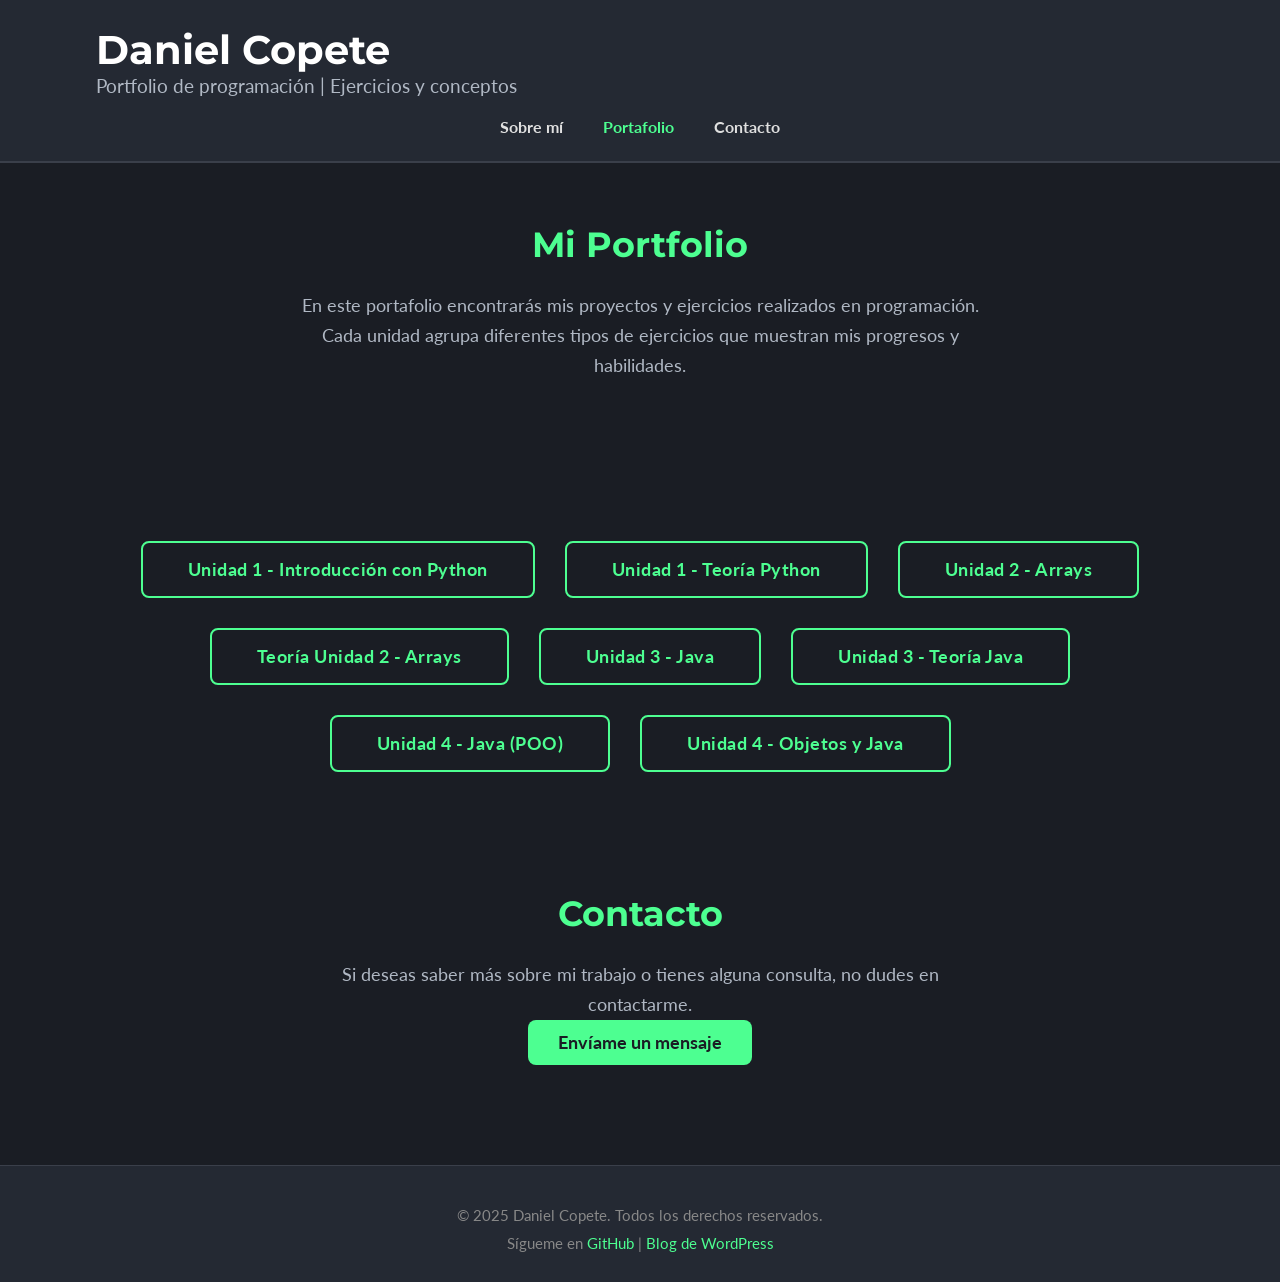
==== index.html @ 738c5eee "Añadiendo Index.html" ====
<!DOCTYPE html>
<html lang="es">
<head>
    <meta charset="UTF-8" />
    <title>Portfolio | Daniel Copete</title> 
    <meta name="viewport" content="width=device-width, initial-scale=1" />
    
    <link rel="stylesheet" href="styles.css"> 
</head>
<body>

    <header>
        <div class="container header-container">
            <div class="logo">
                <h1>Daniel Copete</h1>
                <!-- Unificado el texto del portfolio -->
                <p>Portfolio de programación | Ejercicios y conceptos</p>
            </div>
            <nav>
                <ul>
                    <li><a href="sobre_mi.html">Sobre mí</a></li>
                    <li><a href="#temas" style="color: #4dff91;">Portafolio</a></li>
                    <li><a href="mi_contacto.html">Contacto</a></li>
                </ul>
            </nav>
        </div>
    </header>

    <section id="about" class="about">
        <div class="container">
            <h2>Mi Portfolio</h2>
            <!-- Unificado el texto duplicado -->
            <p>En este portafolio encontrarás mis proyectos y ejercicios realizados en programación. Cada unidad agrupa diferentes tipos de ejercicios que muestran mis progresos y habilidades.</p>
        </div>
    </section>

    <section id="temas" class="temas">
        <div class="container tema-buttons">
            <!-- Unidad 1 -->
            <a href="https://github.com/DanielCopete3009/Programaci-n-1-DAW/tree/main/unidad1" class="tema-btn" target="_blank" rel="noopener noreferrer">
                Unidad 1 - Introducción con Python
            </a>
            <a href="teoria_ud1.html" class="tema-btn"> <!-- Asegúrate que este archivo existe -->
                Unidad 1 - Teoría Python
            </a>
            
            <!-- Unidad 2 -->
            <a href="https://github.com/DanielCopete3009/Programaci-n-1-DAW/tree/main/Unidad2" class="tema-btn" target="_blank" rel="noopener noreferrer">
                Unidad 2 - Arrays
            </a>
            <a href="teoria_ud2.html" class="tema-btn">
                Teoría Unidad 2 - Arrays
            </a>
            
            <!-- Unidad 3 - Corregido el enlace de teoría (antes apuntaba a ud2) -->
            <a href="https://github.com/DanielCopete3009/Programacion2526/tree/main/Unidad3/programacionud3" class="tema-btn" target="_blank" rel="noopener noreferrer"> 
                Unidad 3 - Java
            </a>
            <a href="teoria_ud3.html" class="tema-btn"> <!-- Cambiado a teoria_ud3.html -->
                Unidad 3 - Teoría Java
            </a>
            
            <!-- Unidad 4 -->
            <a href="https://github.com/DanielCopete3009/Programacion2526/tree/main/Unidad4" class="tema-btn" target="_blank" rel="noopener noreferrer"> 
                Unidad 4 - Java (POO)
            </a>
            <a href="teoria_ud4.html" class="tema-btn">
                Unidad 4 - Objetos y Java
            </a>
        </div>
    </section>

    <section id="contact" class="contact">
        <div class="container">
            <h2>Contacto</h2>
            <p>Si deseas saber más sobre mi trabajo o tienes alguna consulta, no dudes en contactarme.</p>
            <a href="mi_contacto.html" class="btn">Envíame un mensaje</a>
        </div>
    </section>

    <footer>
        <div class="container">
            <p>&copy; 2025 Daniel Copete. Todos los derechos reservados.</p>
            <p>
                Sígueme en 
                <a href="https://github.com/DanielCopete3009" target="_blank" rel="noopener noreferrer">GitHub</a> |
                <a href="https://dcopjim.wordpress.com/" target="_blank" rel="noopener noreferrer">Blog de WordPress</a>
            </p>
        </div>
    </footer>

</body>
</html>
---- styles.css ----
/* Importar las nuevas fuentes de Google */
@import url('https://fonts.googleapis.com/css2?family=Lato:wght@400;700&family=Montserrat:wght@600;700&display=swap');

/* Reset básico de estilos */
* {
  margin: 0;
  padding: 0;
  box-sizing: border-box;
}

body {
  /* Tipografía base y nuevo fondo oscuro */
  font-family: 'Lato', sans-serif;
  background-color: #1a1d24; /* Azul oscuro/carbón */
  color: #e0e0e0; /* Texto gris claro */
}

.container {
  width: 85%;
  max-width: 1100px;
  margin: 0 auto;
}

/* ====== Estilo del header ====== */
header {
  background-color: #242933; /* Un poco más claro que el fondo */
  padding: 25px 0;
  border-bottom: 2px solid #3a3f4a;
}

header h1 {
  font-family: 'Montserrat', sans-serif;
  font-weight: 700;
  font-size: 2.5rem;
  color: #ffffff; /* Blanco puro para el logo */
}

header p {
  font-weight: 400;
  font-size: 1.2rem;
  color: #b0b8c4; /* Subtítulo en gris */
}

header nav ul {
  list-style: none;
  display: flex;
  justify-content: center;
  padding-top: 20px;
}

header nav ul li {
  margin: 0 20px;
}

header nav ul li a {
  color: #e0e0e0;
  text-decoration: none;
  font-weight: 700;
  font-size: 1rem;
  transition: color 0.3s ease;
}

header nav ul li a:hover {
  color: #4dff91; /* Acento verde menta */
}

/* ====== Estilo de las secciones ====== */
section {
  padding: 60px 0;
  text-align: center;
}

h2 {
  font-family: 'Montserrat', sans-serif;
  font-weight: 700;
  font-size: 2.2rem;
  margin-bottom: 25px;
  color: #4dff91; /* Títulos de sección con el acento */
}

.about p, .contact p {
  font-size: 1.1rem;
  line-height: 1.7;
  max-width: 700px;
  margin: 0 auto;
  color: #b0b8c4;
}

/* ====== BOTONES DE TEMAS (Estilo "Fantasma") ====== */
.tema-buttons {
  display: flex;
  justify-content: center;
  gap: 30px;
  flex-wrap: wrap;
  margin-top: 40px;
}

.tema-btn {
  background: transparent; /* Fondo transparente */
  border: 2px solid #4dff91; /* Borde de acento */
  color: #4dff91; /* Texto de acento */
  padding: 16px 45px;
  border-radius: 8px; /* Menos redondeado, más "tech" */
  font-size: 1.1rem;
  text-decoration: none;
  font-weight: 700;
  letter-spacing: 0.5px;
  transition: all 0.3s ease-in-out;
}

.tema-btn:hover {
  background: #4dff91; /* Se rellena al pasar el ratón */
  color: #1a1d24; /* El texto cambia al color del fondo */
  transform: translateY(-5px);
  box-shadow: 0 10px 20px rgba(77, 255, 145, 0.15);
}

/* Botón deshabilitado */
.tema-btn.disabled {
  border-color: #555;
  color: #555;
  cursor: not-allowed;
  background: transparent;
}

.tema-btn.disabled:hover {
  transform: none;
  box-shadow: none;
  color: #555;
  background: transparent;
}

/* ====== Estilo genérico de "Tarjeta" para Contacto/Sobre Mí ====== */
.card-box {
  background-color: #242933; /* Fondo de tarjeta */
  padding: 30px;
  border-radius: 12px;
  box-shadow: 0 6px 20px rgba(0, 0, 0, 0.2);
  max-width: 700px;
  margin: 30px auto;
  text-align: left;
  border: 1px solid #3a3f4a;
}

/* ====== SOBRE MÍ ====== */
.about-box p {
  font-size: 1.1rem;
  line-height: 1.8;
  margin-bottom: 15px;
  color: #b0b8c4;
}

/* ====== CONTACTO PAGE ====== */
.contact-info-box p {
  font-size: 1.1rem;
  margin-bottom: 10px;
  color: #e0e0e0;
}

.contact-info-box a {
  color: #4dff91;
  text-decoration: none;
  font-weight: 700;
}

.contact-info-box a:hover {
  text-decoration: underline;
}

/* ====== FORMULARIO ====== */
.form-group {
  margin-bottom: 20px;
}

.form-group input,
.form-group textarea {
  width: 100%;
  padding: 14px 18px;
  border: 1px solid #3a3f4a;
  background-color: #1a1d24; /* Fondo del input igual al body */
  border-radius: 8px;
  font-size: 1rem;
  font-family: 'Lato', sans-serif;
  color: #e0e0e0; /* Color del texto que se escribe */
  transition: border-color 0.3s, box-shadow 0.3s;
}

.form-group input::placeholder,
.form-group textarea::placeholder {
  color: #777;
}

.form-group input:focus,
.form-group textarea:focus {
  border-color: #4dff91;
  box-shadow: 0 0 8px rgba(77, 255, 145, 0.2);
  outline: none;
}

/* Botón genérico (para formularios) */
.btn {
  display: inline-block;
  background-color: #4dff91;
  color: #1a1d24; /* Texto oscuro para alto contraste */
  border: none;
  cursor: pointer;
  font-size: 1.1rem;
  font-weight: 700;
  padding: 12px 30px;
  border-radius: 8px;
  text-decoration: none;
  transition: all 0.3s;
}

.btn:hover {
  background-color: #8affbc; /* Versión más clara del verde */
  transform: translateY(-2px);
  box-shadow: 0 5px 10px rgba(77, 255, 145, 0.15);
}

.back-link {
  margin-top: 20px;
}

.back-link a {
  color: #4dff91;
  text-decoration: none;
}

.back-link a:hover {
  text-decoration: underline;
}

/* ====== Estilo del footer ====== */
footer {
  background-color: #242933;
  color: #888;
  padding: 30px 0;
  text-align: center;
  margin-top: 40px;
  border-top: 1px solid #3a3f4a;
}

footer a {
  color: #4dff91;
  text-decoration: none;
  transition: color 0.3s;
}

footer a:hover {
  color: #ffffff;
}

footer p {
  margin-top: 10px;
  font-size: 0.95rem;
}

/* ====== ESTILOS PARA BLOQUES DE CÓDIGO ====== */
/* * Esto estiliza el bloque <pre> para que coincida
 * con el fondo de los inputs y el borde sutil.
*/
pre {
  background-color: #1a1d24; /* Fondo del color del body */
  border: 1px solid #3a3f4a; /* Borde sutil */
  padding: 18px;
  border-radius: 8px;
  overflow-x: auto; /* Permite scroll horizontal si el código es largo */
  margin: 20px 0;
}

/* * Esto estiliza el <code> dentro del <pre>
*/
pre code {
  font-family: 'Courier New', Courier, monospace; /* Fuente de código */
  color: #e0e0e0; /* Color de texto claro */
  font-size: 0.95rem;
  line-height: 1.6;
}
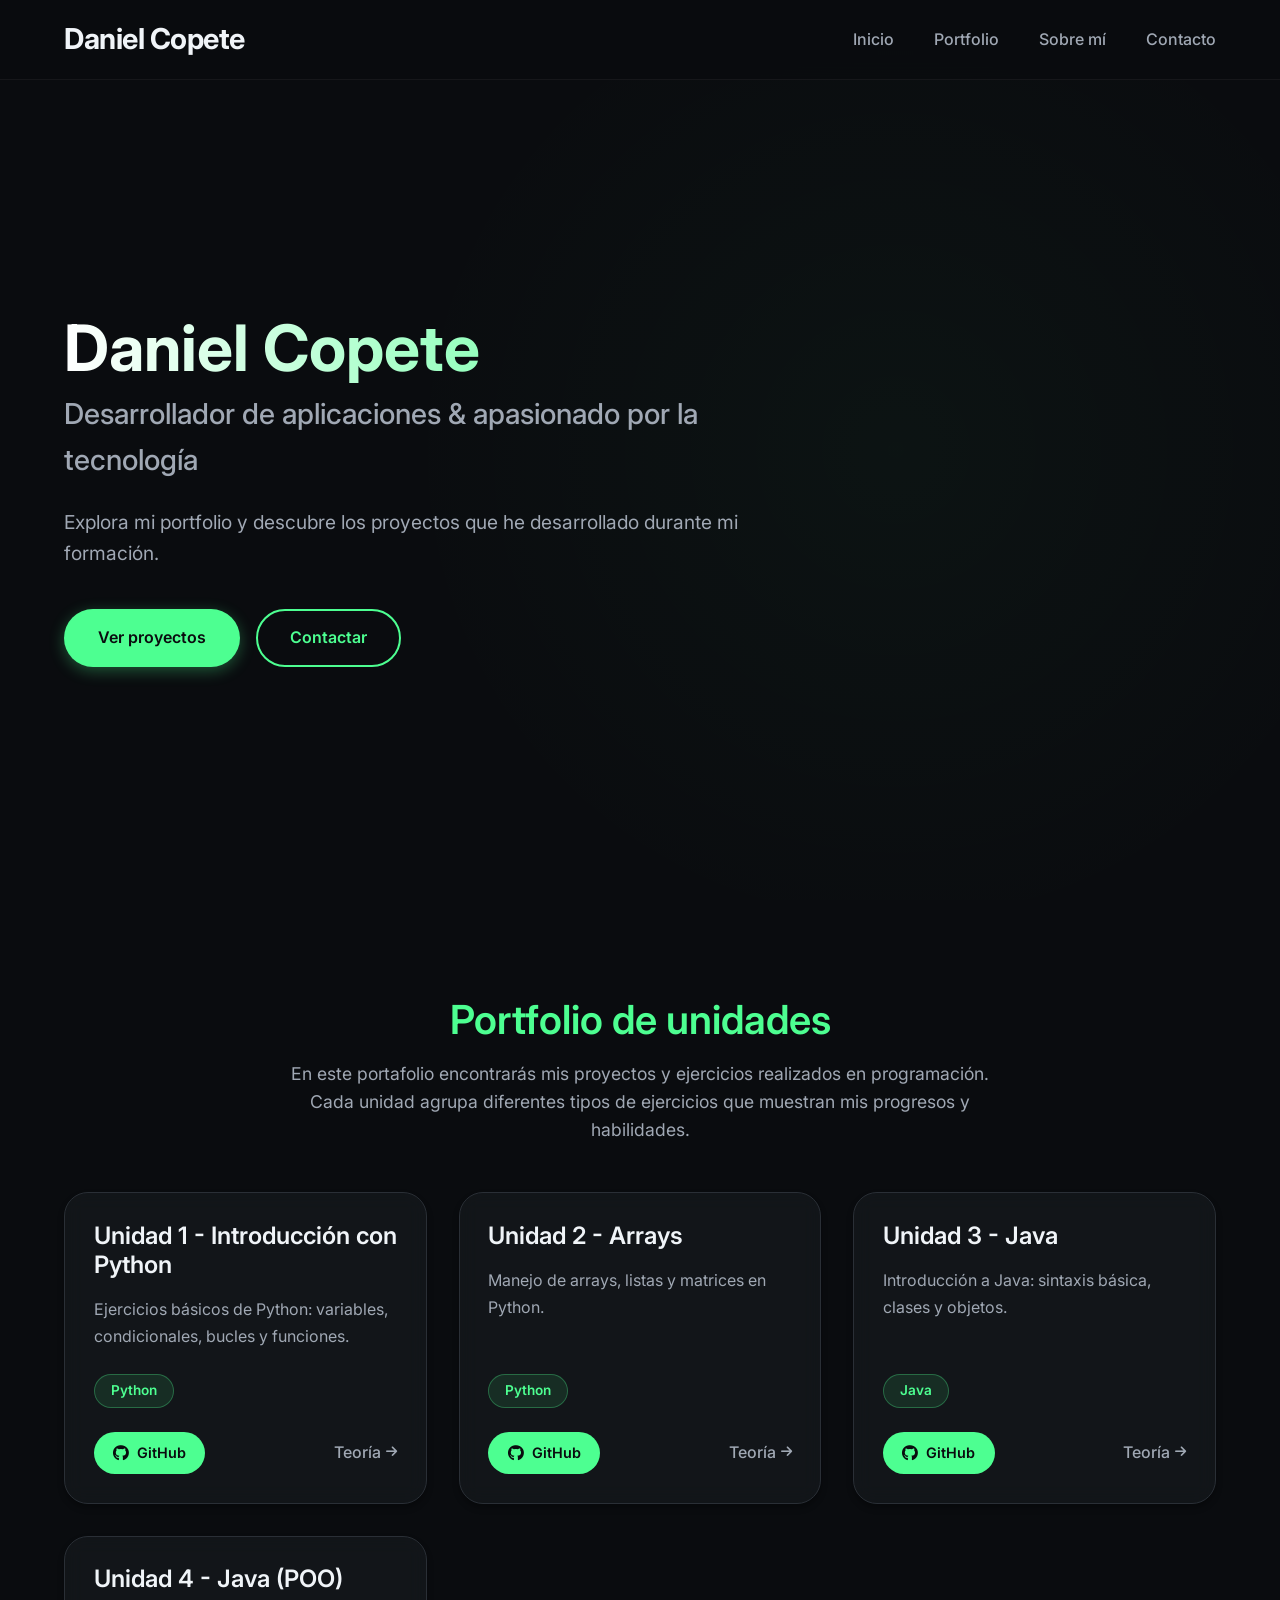
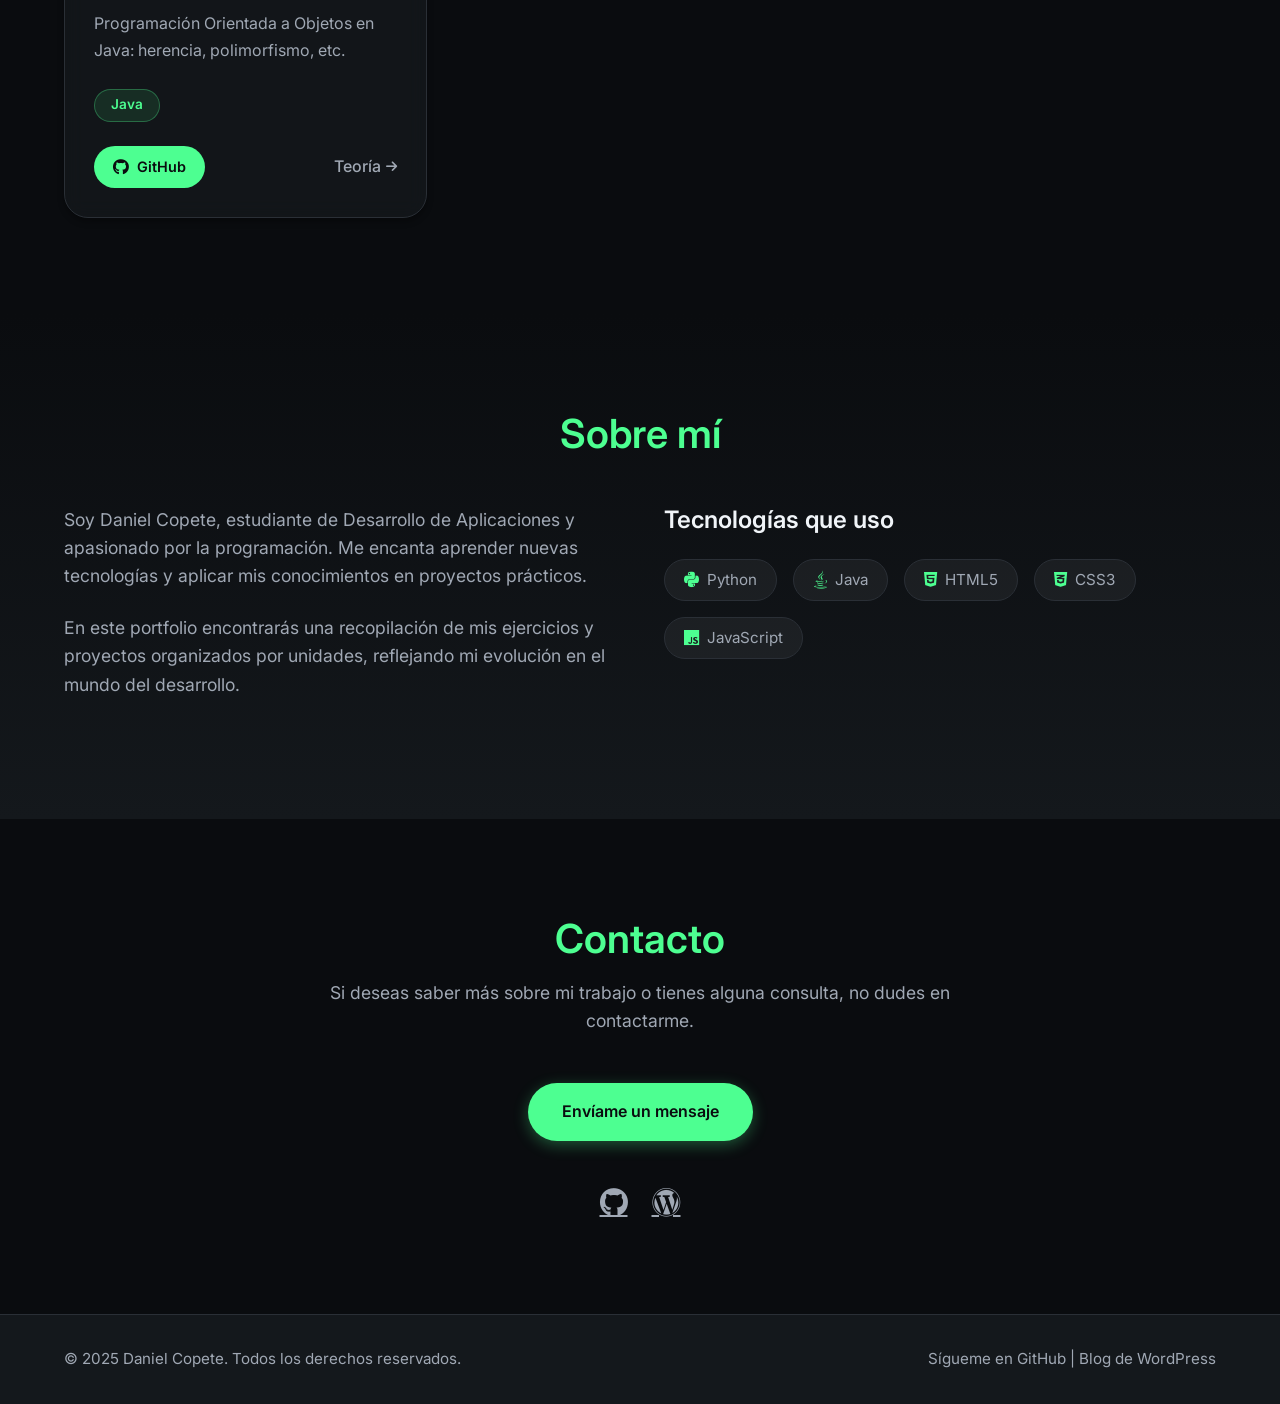
==== commit 04afabbd: "Añadiendo modificaciones y javascript" ====
--- a/index.html
+++ b/index.html
@@ -1,93 +1,182 @@
 <!DOCTYPE html>
 <html lang="es">
 <head>
-    <meta charset="UTF-8" />
-    <title>Portfolio | Daniel Copete</title> 
-    <meta name="viewport" content="width=device-width, initial-scale=1" />
-    
-    <link rel="stylesheet" href="styles.css"> 
+    <meta charset="UTF-8">
+    <meta name="viewport" content="width=device-width, initial-scale=1.0">
+    <meta name="description" content="Portfolio de Daniel Copete, desarrollador de aplicaciones y programador. Explora sus proyectos y ejercicios de programación.">
+    <title>Daniel Copete | Portfolio</title>
+    <!-- Fuentes modernas -->
+    <link rel="preconnect" href="https://fonts.googleapis.com">
+    <link rel="preconnect" href="https://fonts.gstatic.com" crossorigin>
+    <link href="https://fonts.googleapis.com/css2?family=Inter:opsz,wght@14..32,400;14..32,500;14..32,600;14..32,700&display=swap" rel="stylesheet">
+    <!-- Font Awesome para iconos -->
+    <link rel="stylesheet" href="https://cdnjs.cloudflare.com/ajax/libs/font-awesome/6.0.0-beta3/css/all.min.css">
+    <!-- Hoja de estilos principal -->
+    <link rel="stylesheet" href="styles.css">
 </head>
 <body>
-
-    <header>
+    <!-- Header con navegación fija -->
+    <header class="header" id="header">
         <div class="container header-container">
             <div class="logo">
-                <h1>Daniel Copete</h1>
-                <!-- Unificado el texto del portfolio -->
-                <p>Portfolio de programación | Ejercicios y conceptos</p>
+                <a href="#inicio">Daniel Copete</a>
             </div>
-            <nav>
-                <ul>
-                    <li><a href="sobre_mi.html">Sobre mí</a></li>
-                    <li><a href="#temas" style="color: #4dff91;">Portafolio</a></li>
-                    <li><a href="mi_contacto.html">Contacto</a></li>
+            <nav class="navbar" aria-label="Navegación principal">
+                <ul class="nav-menu" id="nav-menu">
+                    <li><a href="#inicio" class="nav-link">Inicio</a></li>
+                    <li><a href="#portfolio" class="nav-link">Portfolio</a></li>
+                    <li><a href="#sobre-mi" class="nav-link">Sobre mí</a></li>
+                    <li><a href="#contacto" class="nav-link">Contacto</a></li>
                 </ul>
+                <div class="hamburger" id="hamburger" aria-label="Abrir menú" role="button" tabindex="0">
+                    <span class="bar"></span>
+                    <span class="bar"></span>
+                    <span class="bar"></span>
+                </div>
             </nav>
         </div>
     </header>
 
-    <section id="about" class="about">
-        <div class="container">
-            <h2>Mi Portfolio</h2>
-            <!-- Unificado el texto duplicado -->
-            <p>En este portafolio encontrarás mis proyectos y ejercicios realizados en programación. Cada unidad agrupa diferentes tipos de ejercicios que muestran mis progresos y habilidades.</p>
-        </div>
-    </section>
+    <main>
+        <!-- Hero Section (presentación principal) -->
+        <section id="inicio" class="hero">
+            <div class="container hero-container">
+                <div class="hero-content">
+                    <h1 class="hero-title">Daniel Copete</h1>
+                    <p class="hero-subtitle">Desarrollador de aplicaciones & apasionado por la tecnología</p>
+                    <p class="hero-description">Explora mi portfolio y descubre los proyectos que he desarrollado durante mi formación.</p>
+                    <div class="hero-buttons">
+                        <a href="#portfolio" class="btn btn-primary">Ver proyectos</a>
+                        <a href="#contacto" class="btn btn-outline">Contactar</a>
+                    </div>
+                </div>
+                <!-- Puedes añadir una ilustración o imagen personal aquí si lo deseas -->
+            </div>
+        </section>
 
-    <section id="temas" class="temas">
-        <div class="container tema-buttons">
-            <!-- Unidad 1 -->
-            <a href="https://github.com/DanielCopete3009/Programaci-n-1-DAW/tree/main/unidad1" class="tema-btn" target="_blank" rel="noopener noreferrer">
-                Unidad 1 - Introducción con Python
-            </a>
-            <a href="teoria_ud1.html" class="tema-btn"> <!-- Asegúrate que este archivo existe -->
-                Unidad 1 - Teoría Python
-            </a>
-            
-            <!-- Unidad 2 -->
-            <a href="https://github.com/DanielCopete3009/Programaci-n-1-DAW/tree/main/Unidad2" class="tema-btn" target="_blank" rel="noopener noreferrer">
-                Unidad 2 - Arrays
-            </a>
-            <a href="teoria_ud2.html" class="tema-btn">
-                Teoría Unidad 2 - Arrays
-            </a>
-            
-            <!-- Unidad 3 - Corregido el enlace de teoría (antes apuntaba a ud2) -->
-            <a href="https://github.com/DanielCopete3009/Programacion2526/tree/main/Unidad3/programacionud3" class="tema-btn" target="_blank" rel="noopener noreferrer"> 
-                Unidad 3 - Java
-            </a>
-            <a href="teoria_ud3.html" class="tema-btn"> <!-- Cambiado a teoria_ud3.html -->
-                Unidad 3 - Teoría Java
-            </a>
-            
-            <!-- Unidad 4 -->
-            <a href="https://github.com/DanielCopete3009/Programacion2526/tree/main/Unidad4" class="tema-btn" target="_blank" rel="noopener noreferrer"> 
-                Unidad 4 - Java (POO)
-            </a>
-            <a href="teoria_ud4.html" class="tema-btn">
-                Unidad 4 - Objetos y Java
-            </a>
-        </div>
-    </section>
+        <!-- Portfolio Section (unidades convertidas en tarjetas) -->
+        <section id="portfolio" class="portfolio">
+            <div class="container">
+                <div class="section-header">
+                    <h2>Portfolio de unidades</h2>
+                    <p class="section-description">En este portafolio encontrarás mis proyectos y ejercicios realizados en programación. Cada unidad agrupa diferentes tipos de ejercicios que muestran mis progresos y habilidades.</p>
+                </div>
+                <div class="portfolio-grid">
+                    <!-- Tarjeta Unidad 1 -->
+                    <article class="portfolio-card">
+                        <div class="card-content">
+                            <h3 class="card-title">Unidad 1 - Introducción con Python</h3>
+                            <p class="card-description">Ejercicios básicos de Python: variables, condicionales, bucles y funciones.</p>
+                            <div class="card-tech">
+                                <span class="tech-tag">Python</span>
+                            </div>
+                            <div class="card-links">
+                                <a href="https://github.com/DanielCopete3009/Programaci-n-1-DAW/tree/main/unidad1" class="btn-card" target="_blank" rel="noopener noreferrer"><i class="fab fa-github"></i> GitHub</a>
+                                <a href="teoria_ud1.html" class="card-link">Teoría <i class="fas fa-arrow-right"></i></a>
+                            </div>
+                        </div>
+                    </article>
+                    <!-- Tarjeta Unidad 2 -->
+                    <article class="portfolio-card">
+                        <div class="card-content">
+                            <h3 class="card-title">Unidad 2 - Arrays</h3>
+                            <p class="card-description">Manejo de arrays, listas y matrices en Python.</p>
+                            <div class="card-tech">
+                                <span class="tech-tag">Python</span>
+                            </div>
+                            <div class="card-links">
+                                <a href="https://github.com/DanielCopete3009/Programaci-n-1-DAW/tree/main/Unidad2" class="btn-card" target="_blank" rel="noopener noreferrer"><i class="fab fa-github"></i> GitHub</a>
+                                <a href="teoria_ud2.html" class="card-link">Teoría <i class="fas fa-arrow-right"></i></a>
+                            </div>
+                        </div>
+                    </article>
+                    <!-- Tarjeta Unidad 3 -->
+                    <article class="portfolio-card">
+                        <div class="card-content">
+                            <h3 class="card-title">Unidad 3 - Java</h3>
+                            <p class="card-description">Introducción a Java: sintaxis básica, clases y objetos.</p>
+                            <div class="card-tech">
+                                <span class="tech-tag">Java</span>
+                            </div>
+                            <div class="card-links">
+                                <a href="https://github.com/DanielCopete3009/Programacion2526/tree/main/Unidad3/programacionud3" class="btn-card" target="_blank" rel="noopener noreferrer"><i class="fab fa-github"></i> GitHub</a>
+                                <a href="teoria_ud3.html" class="card-link">Teoría <i class="fas fa-arrow-right"></i></a>
+                            </div>
+                        </div>
+                    </article>
+                    <!-- Tarjeta Unidad 4 -->
+                    <article class="portfolio-card">
+                        <div class="card-content">
+                            <h3 class="card-title">Unidad 4 - Java (POO)</h3>
+                            <p class="card-description">Programación Orientada a Objetos en Java: herencia, polimorfismo, etc.</p>
+                            <div class="card-tech">
+                                <span class="tech-tag">Java</span>
+                            </div>
+                            <div class="card-links">
+                                <a href="https://github.com/DanielCopete3009/Programacion2526/tree/main/Unidad4" class="btn-card" target="_blank" rel="noopener noreferrer"><i class="fab fa-github"></i> GitHub</a>
+                                <a href="teoria_ud4.html" class="card-link">Teoría <i class="fas fa-arrow-right"></i></a>
+                            </div>
+                        </div>
+                    </article>
+                </div>
+            </div>
+        </section>
 
-    <section id="contact" class="contact">
-        <div class="container">
-            <h2>Contacto</h2>
-            <p>Si deseas saber más sobre mi trabajo o tienes alguna consulta, no dudes en contactarme.</p>
-            <a href="mi_contacto.html" class="btn">Envíame un mensaje</a>
-        </div>
-    </section>
+        <!-- Sección Sobre mí (mejorada) -->
+        <section id="sobre-mi" class="about">
+            <div class="container">
+                <div class="section-header">
+                    <h2>Sobre mí</h2>
+                </div>
+                <div class="about-content">
+                    <div class="about-text">
+                        <p>Soy Daniel Copete, estudiante de Desarrollo de Aplicaciones y apasionado por la programación. Me encanta aprender nuevas tecnologías y aplicar mis conocimientos en proyectos prácticos.</p>
+                        <p>En este portfolio encontrarás una recopilación de mis ejercicios y proyectos organizados por unidades, reflejando mi evolución en el mundo del desarrollo.</p>
+                    </div>
+                    <div class="about-skills">
+                        <h3>Tecnologías que uso</h3>
+                        <div class="skills-list">
+                            <span class="skill-item"><i class="fab fa-python"></i> Python</span>
+                            <span class="skill-item"><i class="fab fa-java"></i> Java</span>
+                            <span class="skill-item"><i class="fab fa-html5"></i> HTML5</span>
+                            <span class="skill-item"><i class="fab fa-css3-alt"></i> CSS3</span>
+                            <span class="skill-item"><i class="fab fa-js"></i> JavaScript</span>
+                        </div>
+                    </div>
+                </div>
+            </div>
+        </section>
 
-    <footer>
-        <div class="container">
+        <!-- Sección Contacto -->
+        <section id="contacto" class="contact">
+            <div class="container">
+                <div class="section-header">
+                    <h2>Contacto</h2>
+                    <p class="section-description">Si deseas saber más sobre mi trabajo o tienes alguna consulta, no dudes en contactarme.</p>
+                </div>
+                <div class="contact-content">
+                    <a href="mi_contacto.html" class="btn btn-primary">Envíame un mensaje</a>
+                    <div class="social-links">
+                        <a href="https://github.com/DanielCopete3009" target="_blank" rel="noopener noreferrer" aria-label="GitHub"><i class="fab fa-github"></i></a>
+                        <a href="https://dcopjim.wordpress.com/" target="_blank" rel="noopener noreferrer" aria-label="Blog de WordPress"><i class="fab fa-wordpress"></i></a>
+                    </div>
+                </div>
+            </div>
+        </section>
+    </main>
+
+    <!-- Footer profesional -->
+    <footer class="footer">
+        <div class="container footer-container">
             <p>&copy; 2025 Daniel Copete. Todos los derechos reservados.</p>
-            <p>
-                Sígueme en 
-                <a href="https://github.com/DanielCopete3009" target="_blank" rel="noopener noreferrer">GitHub</a> |
-                <a href="https://dcopjim.wordpress.com/" target="_blank" rel="noopener noreferrer">Blog de WordPress</a>
-            </p>
+            <p>Sígueme en <a href="https://github.com/DanielCopete3009" target="_blank" rel="noopener noreferrer">GitHub</a> | <a href="https://dcopjim.wordpress.com/" target="_blank" rel="noopener noreferrer">Blog de WordPress</a></p>
         </div>
     </footer>
 
+    <!-- Botón volver arriba -->
+    <button id="scrollToTop" class="scroll-top" aria-label="Volver arriba"><i class="fas fa-arrow-up"></i></button>
+
+    <!-- Script para interacciones -->
+    <script src="script.js"></script>
 </body>
 </html>
--- a/styles.css
+++ b/styles.css
@@ -1,282 +1,657 @@
-/* Importar las nuevas fuentes de Google */
-@import url('https://fonts.googleapis.com/css2?family=Lato:wght@400;700&family=Montserrat:wght@600;700&display=swap');
-
-/* Reset básico de estilos */
+/* ===== VARIABLES GLOBALES ===== */
+:root {
+    --bg-primary: #0a0c0f;        /* Fondo principal oscuro */
+    --bg-secondary: #14181c;       /* Fondo para tarjetas y header */
+    --bg-card: rgba(20, 24, 28, 0.8); /* Fondo semi-transparente para glassmorphism */
+    --text-primary: #f0f4f8;       /* Texto principal claro */
+    --text-secondary: #a0a8b4;     /* Texto secundario */
+    --accent: #4dff91;              /* Verde acento principal */
+    --accent-hover: #6effb4;        /* Verde más claro para hover */
+    --border-color: #2a2f36;        /* Color de bordes */
+    --header-height: 80px;
+    --shadow-sm: 0 4px 6px rgba(0, 0, 0, 0.3);
+    --shadow-md: 0 10px 25px rgba(0, 0, 0, 0.5);
+    --shadow-lg: 0 20px 40px rgba(0, 0, 0, 0.6);
+    --transition: all 0.3s ease;
+    --font-primary: 'Inter', sans-serif;
+}
+
+/* ===== RESET Y BASE ===== */
 * {
-  margin: 0;
-  padding: 0;
-  box-sizing: border-box;
+    margin: 0;
+    padding: 0;
+    box-sizing: border-box;
+}
+
+html {
+    scroll-behavior: smooth;
+    font-size: 16px;
 }
 
 body {
-  /* Tipografía base y nuevo fondo oscuro */
-  font-family: 'Lato', sans-serif;
-  background-color: #1a1d24; /* Azul oscuro/carbón */
-  color: #e0e0e0; /* Texto gris claro */
+    font-family: var(--font-primary);
+    background-color: var(--bg-primary);
+    color: var(--text-primary);
+    line-height: 1.6;
+    overflow-x: hidden;
 }
 
 .container {
-  width: 85%;
-  max-width: 1100px;
-  margin: 0 auto;
-}
-
-/* ====== Estilo del header ====== */
-header {
-  background-color: #242933; /* Un poco más claro que el fondo */
-  padding: 25px 0;
-  border-bottom: 2px solid #3a3f4a;
-}
-
-header h1 {
-  font-family: 'Montserrat', sans-serif;
-  font-weight: 700;
-  font-size: 2.5rem;
-  color: #ffffff; /* Blanco puro para el logo */
-}
-
-header p {
-  font-weight: 400;
-  font-size: 1.2rem;
-  color: #b0b8c4; /* Subtítulo en gris */
-}
-
-header nav ul {
-  list-style: none;
-  display: flex;
-  justify-content: center;
-  padding-top: 20px;
-}
-
-header nav ul li {
-  margin: 0 20px;
-}
-
-header nav ul li a {
-  color: #e0e0e0;
-  text-decoration: none;
-  font-weight: 700;
-  font-size: 1rem;
-  transition: color 0.3s ease;
-}
-
-header nav ul li a:hover {
-  color: #4dff91; /* Acento verde menta */
-}
-
-/* ====== Estilo de las secciones ====== */
-section {
-  padding: 60px 0;
-  text-align: center;
+    width: 90%;
+    max-width: 1200px;
+    margin: 0 auto;
+}
+
+/* ===== TIPOGRAFÍA ===== */
+h1, h2, h3, h4 {
+    font-weight: 600;
+    line-height: 1.2;
 }
 
 h2 {
-  font-family: 'Montserrat', sans-serif;
-  font-weight: 700;
-  font-size: 2.2rem;
-  margin-bottom: 25px;
-  color: #4dff91; /* Títulos de sección con el acento */
-}
-
-.about p, .contact p {
-  font-size: 1.1rem;
-  line-height: 1.7;
-  max-width: 700px;
-  margin: 0 auto;
-  color: #b0b8c4;
-}
-
-/* ====== BOTONES DE TEMAS (Estilo "Fantasma") ====== */
-.tema-buttons {
-  display: flex;
-  justify-content: center;
-  gap: 30px;
-  flex-wrap: wrap;
-  margin-top: 40px;
-}
-
-.tema-btn {
-  background: transparent; /* Fondo transparente */
-  border: 2px solid #4dff91; /* Borde de acento */
-  color: #4dff91; /* Texto de acento */
-  padding: 16px 45px;
-  border-radius: 8px; /* Menos redondeado, más "tech" */
-  font-size: 1.1rem;
-  text-decoration: none;
-  font-weight: 700;
-  letter-spacing: 0.5px;
-  transition: all 0.3s ease-in-out;
-}
-
-.tema-btn:hover {
-  background: #4dff91; /* Se rellena al pasar el ratón */
-  color: #1a1d24; /* El texto cambia al color del fondo */
-  transform: translateY(-5px);
-  box-shadow: 0 10px 20px rgba(77, 255, 145, 0.15);
-}
-
-/* Botón deshabilitado */
-.tema-btn.disabled {
-  border-color: #555;
-  color: #555;
-  cursor: not-allowed;
-  background: transparent;
-}
-
-.tema-btn.disabled:hover {
-  transform: none;
-  box-shadow: none;
-  color: #555;
-  background: transparent;
-}
-
-/* ====== Estilo genérico de "Tarjeta" para Contacto/Sobre Mí ====== */
-.card-box {
-  background-color: #242933; /* Fondo de tarjeta */
-  padding: 30px;
-  border-radius: 12px;
-  box-shadow: 0 6px 20px rgba(0, 0, 0, 0.2);
-  max-width: 700px;
-  margin: 30px auto;
-  text-align: left;
-  border: 1px solid #3a3f4a;
-}
-
-/* ====== SOBRE MÍ ====== */
-.about-box p {
-  font-size: 1.1rem;
-  line-height: 1.8;
-  margin-bottom: 15px;
-  color: #b0b8c4;
-}
-
-/* ====== CONTACTO PAGE ====== */
-.contact-info-box p {
-  font-size: 1.1rem;
-  margin-bottom: 10px;
-  color: #e0e0e0;
-}
-
-.contact-info-box a {
-  color: #4dff91;
-  text-decoration: none;
-  font-weight: 700;
-}
-
-.contact-info-box a:hover {
-  text-decoration: underline;
-}
-
-/* ====== FORMULARIO ====== */
-.form-group {
-  margin-bottom: 20px;
-}
-
-.form-group input,
-.form-group textarea {
-  width: 100%;
-  padding: 14px 18px;
-  border: 1px solid #3a3f4a;
-  background-color: #1a1d24; /* Fondo del input igual al body */
-  border-radius: 8px;
-  font-size: 1rem;
-  font-family: 'Lato', sans-serif;
-  color: #e0e0e0; /* Color del texto que se escribe */
-  transition: border-color 0.3s, box-shadow 0.3s;
-}
-
-.form-group input::placeholder,
-.form-group textarea::placeholder {
-  color: #777;
-}
-
-.form-group input:focus,
-.form-group textarea:focus {
-  border-color: #4dff91;
-  box-shadow: 0 0 8px rgba(77, 255, 145, 0.2);
-  outline: none;
-}
-
-/* Botón genérico (para formularios) */
+    font-size: 2.5rem;
+    margin-bottom: 1rem;
+    color: var(--accent);
+}
+
+h3 {
+    font-size: 1.5rem;
+    margin-bottom: 0.75rem;
+}
+
+.section-header {
+    text-align: center;
+    margin-bottom: 3rem;
+}
+
+.section-description {
+    color: var(--text-secondary);
+    max-width: 700px;
+    margin: 0 auto;
+    font-size: 1.1rem;
+}
+
+/* ===== HEADER (GLASSMORPHISM) ===== */
+.header {
+    position: fixed;
+    top: 0;
+    left: 0;
+    width: 100%;
+    height: var(--header-height);
+    background: rgba(10, 12, 15, 0.85);
+    backdrop-filter: blur(12px);
+    -webkit-backdrop-filter: blur(12px);
+    border-bottom: 1px solid rgba(255, 255, 255, 0.05);
+    z-index: 1000;
+    transition: var(--transition);
+}
+
+.header.scrolled {
+    background: rgba(10, 12, 15, 0.95);
+    box-shadow: var(--shadow-sm);
+}
+
+.header-container {
+    display: flex;
+    justify-content: space-between;
+    align-items: center;
+    height: 100%;
+}
+
+.logo a {
+    font-size: 1.8rem;
+    font-weight: 700;
+    color: var(--text-primary);
+    text-decoration: none;
+    letter-spacing: -0.5px;
+    transition: var(--transition);
+}
+
+.logo a:hover {
+    color: var(--accent);
+}
+
+/* ===== NAVEGACIÓN ===== */
+.navbar {
+    display: flex;
+    align-items: center;
+}
+
+.nav-menu {
+    display: flex;
+    list-style: none;
+    gap: 2.5rem;
+}
+
+.nav-link {
+    color: var(--text-secondary);
+    text-decoration: none;
+    font-weight: 500;
+    font-size: 1rem;
+    transition: var(--transition);
+    position: relative;
+}
+
+.nav-link::after {
+    content: '';
+    position: absolute;
+    bottom: -4px;
+    left: 0;
+    width: 0;
+    height: 2px;
+    background-color: var(--accent);
+    transition: width 0.3s ease;
+}
+
+.nav-link:hover {
+    color: var(--text-primary);
+}
+
+.nav-link:hover::after {
+    width: 100%;
+}
+
+/* Menú hamburguesa (móvil) */
+.hamburger {
+    display: none;
+    flex-direction: column;
+    cursor: pointer;
+    gap: 6px;
+}
+
+.bar {
+    width: 25px;
+    height: 3px;
+    background-color: var(--text-primary);
+    border-radius: 3px;
+    transition: var(--transition);
+}
+
+/* ===== HERO SECTION ===== */
+.hero {
+    min-height: 100vh;
+    display: flex;
+    align-items: center;
+    padding-top: var(--header-height);
+    background: radial-gradient(circle at 70% 50%, rgba(77, 255, 145, 0.03) 0%, transparent 50%);
+}
+
+.hero-container {
+    display: flex;
+    align-items: center;
+    justify-content: flex-start;
+}
+
+.hero-content {
+    max-width: 700px;
+    animation: fadeInUp 1s ease;
+}
+
+.hero-title {
+    font-size: 4rem;
+    font-weight: 700;
+    margin-bottom: 0.5rem;
+    line-height: 1.1;
+    background: linear-gradient(to right, #fff, var(--accent));
+    -webkit-background-clip: text;
+    -webkit-text-fill-color: transparent;
+}
+
+.hero-subtitle {
+    font-size: 1.8rem;
+    color: var(--text-secondary);
+    margin-bottom: 1.5rem;
+    font-weight: 500;
+}
+
+.hero-description {
+    font-size: 1.2rem;
+    color: var(--text-secondary);
+    margin-bottom: 2.5rem;
+}
+
+.hero-buttons {
+    display: flex;
+    gap: 1rem;
+    flex-wrap: wrap;
+}
+
 .btn {
-  display: inline-block;
-  background-color: #4dff91;
-  color: #1a1d24; /* Texto oscuro para alto contraste */
-  border: none;
-  cursor: pointer;
-  font-size: 1.1rem;
-  font-weight: 700;
-  padding: 12px 30px;
-  border-radius: 8px;
-  text-decoration: none;
-  transition: all 0.3s;
-}
-
-.btn:hover {
-  background-color: #8affbc; /* Versión más clara del verde */
-  transform: translateY(-2px);
-  box-shadow: 0 5px 10px rgba(77, 255, 145, 0.15);
-}
-
-.back-link {
-  margin-top: 20px;
-}
-
-.back-link a {
-  color: #4dff91;
-  text-decoration: none;
-}
-
-.back-link a:hover {
-  text-decoration: underline;
-}
-
-/* ====== Estilo del footer ====== */
-footer {
-  background-color: #242933;
-  color: #888;
-  padding: 30px 0;
-  text-align: center;
-  margin-top: 40px;
-  border-top: 1px solid #3a3f4a;
-}
-
-footer a {
-  color: #4dff91;
-  text-decoration: none;
-  transition: color 0.3s;
-}
-
-footer a:hover {
-  color: #ffffff;
-}
-
-footer p {
-  margin-top: 10px;
-  font-size: 0.95rem;
-}
-
-/* ====== ESTILOS PARA BLOQUES DE CÓDIGO ====== */
-/* * Esto estiliza el bloque <pre> para que coincida
- * con el fondo de los inputs y el borde sutil.
-*/
-pre {
-  background-color: #1a1d24; /* Fondo del color del body */
-  border: 1px solid #3a3f4a; /* Borde sutil */
-  padding: 18px;
-  border-radius: 8px;
-  overflow-x: auto; /* Permite scroll horizontal si el código es largo */
-  margin: 20px 0;
-}
-
-/* * Esto estiliza el <code> dentro del <pre>
-*/
-pre code {
-  font-family: 'Courier New', Courier, monospace; /* Fuente de código */
-  color: #e0e0e0; /* Color de texto claro */
-  font-size: 0.95rem;
-  line-height: 1.6;
-}
-
-
-
+    display: inline-block;
+    padding: 0.9rem 2rem;
+    border-radius: 50px;
+    font-weight: 600;
+    text-decoration: none;
+    transition: var(--transition);
+    border: 2px solid transparent;
+    cursor: pointer;
+    font-size: 1rem;
+}
+
+.btn-primary {
+    background-color: var(--accent);
+    color: var(--bg-primary);
+    box-shadow: 0 4px 15px rgba(77, 255, 145, 0.3);
+}
+
+.btn-primary:hover {
+    background-color: var(--accent-hover);
+    transform: translateY(-3px);
+    box-shadow: 0 8px 25px rgba(77, 255, 145, 0.4);
+}
+
+.btn-outline {
+    background: transparent;
+    border-color: var(--accent);
+    color: var(--accent);
+}
+
+.btn-outline:hover {
+    background-color: var(--accent);
+    color: var(--bg-primary);
+    transform: translateY(-3px);
+}
+
+/* ===== PORTFOLIO SECTION (TARJETAS) ===== */
+.portfolio {
+    padding: 6rem 0;
+    background-color: var(--bg-primary);
+}
+
+.portfolio-grid {
+    display: grid;
+    grid-template-columns: repeat(auto-fit, minmax(300px, 1fr));
+    gap: 2rem;
+    margin-top: 2rem;
+}
+
+.portfolio-card {
+    background: var(--bg-card);
+    backdrop-filter: blur(10px);
+    -webkit-backdrop-filter: blur(10px);
+    border: 1px solid var(--border-color);
+    border-radius: 24px;
+    padding: 1.8rem;
+    transition: var(--transition);
+    box-shadow: var(--shadow-sm);
+    display: flex;
+    flex-direction: column;
+    height: 100%;
+    position: relative;
+    overflow: hidden;
+}
+
+.portfolio-card::before {
+    content: '';
+    position: absolute;
+    top: 0;
+    left: 0;
+    width: 100%;
+    height: 100%;
+    background: radial-gradient(circle at 50% 0%, rgba(77, 255, 145, 0.1), transparent 70%);
+    opacity: 0;
+    transition: opacity 0.5s ease;
+    pointer-events: none;
+}
+
+.portfolio-card:hover {
+    transform: translateY(-10px);
+    border-color: var(--accent);
+    box-shadow: var(--shadow-lg);
+}
+
+.portfolio-card:hover::before {
+    opacity: 1;
+}
+
+.card-content {
+    position: relative;
+    z-index: 1;
+    flex: 1;
+    display: flex;
+    flex-direction: column;
+}
+
+.card-title {
+    font-size: 1.5rem;
+    margin-bottom: 1rem;
+    color: var(--text-primary);
+}
+
+.card-description {
+    color: var(--text-secondary);
+    margin-bottom: 1.5rem;
+    line-height: 1.7;
+    flex: 1;
+}
+
+.card-tech {
+    margin-bottom: 1.5rem;
+}
+
+.tech-tag {
+    display: inline-block;
+    background: rgba(77, 255, 145, 0.1);
+    color: var(--accent);
+    padding: 0.3rem 1rem;
+    border-radius: 50px;
+    font-size: 0.85rem;
+    font-weight: 600;
+    border: 1px solid rgba(77, 255, 145, 0.3);
+}
+
+.card-links {
+    display: flex;
+    align-items: center;
+    justify-content: space-between;
+    flex-wrap: wrap;
+    gap: 1rem;
+    margin-top: auto;
+}
+
+.btn-card {
+    display: inline-flex;
+    align-items: center;
+    gap: 0.5rem;
+    background: var(--accent);
+    color: var(--bg-primary);
+    padding: 0.6rem 1.2rem;
+    border-radius: 50px;
+    font-weight: 600;
+    text-decoration: none;
+    transition: var(--transition);
+    border: none;
+    font-size: 0.9rem;
+}
+
+.btn-card i {
+    font-size: 1rem;
+}
+
+.btn-card:hover {
+    background: var(--accent-hover);
+    transform: scale(1.05);
+}
+
+.card-link {
+    color: var(--text-secondary);
+    text-decoration: none;
+    font-weight: 500;
+    display: inline-flex;
+    align-items: center;
+    gap: 0.3rem;
+    transition: var(--transition);
+}
+
+.card-link i {
+    font-size: 0.8rem;
+    transition: transform 0.2s ease;
+}
+
+.card-link:hover {
+    color: var(--accent);
+}
+
+.card-link:hover i {
+    transform: translateX(4px);
+}
+
+/* ===== ABOUT SECTION ===== */
+.about {
+    padding: 6rem 0;
+    background: linear-gradient(180deg, var(--bg-primary) 0%, var(--bg-secondary) 100%);
+}
+
+.about-content {
+    display: grid;
+    grid-template-columns: 1fr 1fr;
+    gap: 3rem;
+    align-items: start;
+}
+
+.about-text p {
+    margin-bottom: 1.5rem;
+    color: var(--text-secondary);
+    font-size: 1.1rem;
+}
+
+.about-skills h3 {
+    color: var(--text-primary);
+    margin-bottom: 1.5rem;
+}
+
+.skills-list {
+    display: flex;
+    flex-wrap: wrap;
+    gap: 1rem;
+}
+
+.skill-item {
+    background: rgba(255, 255, 255, 0.05);
+    border: 1px solid var(--border-color);
+    padding: 0.5rem 1.2rem;
+    border-radius: 50px;
+    font-size: 0.95rem;
+    display: inline-flex;
+    align-items: center;
+    gap: 0.5rem;
+    color: var(--text-secondary);
+    transition: var(--transition);
+}
+
+.skill-item i {
+    color: var(--accent);
+    font-size: 1.1rem;
+}
+
+.skill-item:hover {
+    border-color: var(--accent);
+    transform: translateY(-2px);
+    background: rgba(77, 255, 145, 0.05);
+}
+
+/* ===== CONTACT SECTION ===== */
+.contact {
+    padding: 6rem 0;
+    background: var(--bg-primary);
+}
+
+.contact-content {
+    display: flex;
+    flex-direction: column;
+    align-items: center;
+    gap: 2rem;
+}
+
+.social-links {
+    display: flex;
+    gap: 1.5rem;
+    margin-top: 1rem;
+}
+
+.social-links a {
+    color: var(--text-secondary);
+    font-size: 1.8rem;
+    transition: var(--transition);
+    display: inline-flex;
+}
+
+.social-links a:hover {
+    color: var(--accent);
+    transform: translateY(-3px);
+}
+
+/* ===== FOOTER ===== */
+.footer {
+    background: var(--bg-secondary);
+    padding: 2rem 0;
+    border-top: 1px solid var(--border-color);
+}
+
+.footer-container {
+    display: flex;
+    justify-content: space-between;
+    align-items: center;
+    flex-wrap: wrap;
+    gap: 1rem;
+}
+
+.footer p {
+    color: var(--text-secondary);
+    font-size: 0.95rem;
+}
+
+.footer a {
+    color: var(--text-secondary);
+    text-decoration: none;
+    transition: var(--transition);
+}
+
+.footer a:hover {
+    color: var(--accent);
+}
+
+/* ===== BOTÓN VOLVER ARRIBA ===== */
+.scroll-top {
+    position: fixed;
+    bottom: 2rem;
+    right: 2rem;
+    width: 50px;
+    height: 50px;
+    border-radius: 50%;
+    background: var(--accent);
+    color: var(--bg-primary);
+    border: none;
+    cursor: pointer;
+    display: flex;
+    align-items: center;
+    justify-content: center;
+    font-size: 1.2rem;
+    box-shadow: var(--shadow-md);
+    transition: var(--transition);
+    opacity: 0;
+    visibility: hidden;
+    z-index: 99;
+}
+
+.scroll-top.show {
+    opacity: 1;
+    visibility: visible;
+}
+
+.scroll-top:hover {
+    background: var(--accent-hover);
+    transform: scale(1.1);
+}
+
+/* ===== ANIMACIONES ===== */
+@keyframes fadeInUp {
+    from {
+        opacity: 0;
+        transform: translateY(30px);
+    }
+    to {
+        opacity: 1;
+        transform: translateY(0);
+    }
+}
+
+/* ===== MEDIA QUERIES (RESPONSIVE) ===== */
+@media (max-width: 1024px) {
+    h2 {
+        font-size: 2.2rem;
+    }
+    
+    .hero-title {
+        font-size: 3.5rem;
+    }
+    
+    .hero-subtitle {
+        font-size: 1.5rem;
+    }
+}
+
+@media (max-width: 768px) {
+    .header-container {
+        padding: 0 1rem;
+    }
+    
+    .nav-menu {
+        position: fixed;
+        left: -100%;
+        top: var(--header-height);
+        flex-direction: column;
+        background: var(--bg-card);
+        backdrop-filter: blur(12px);
+        width: 100%;
+        text-align: center;
+        padding: 2rem 0;
+        gap: 2rem;
+        transition: 0.3s;
+        border-bottom: 1px solid var(--border-color);
+        box-shadow: var(--shadow-md);
+    }
+    
+    .nav-menu.active {
+        left: 0;
+    }
+    
+    .hamburger {
+        display: flex;
+    }
+    
+    .hamburger.active .bar:nth-child(2) {
+        opacity: 0;
+    }
+    
+    .hamburger.active .bar:nth-child(1) {
+        transform: translateY(9px) rotate(45deg);
+    }
+    
+    .hamburger.active .bar:nth-child(3) {
+        transform: translateY(-9px) rotate(-45deg);
+    }
+    
+    .hero-title {
+        font-size: 2.8rem;
+    }
+    
+    .hero-subtitle {
+        font-size: 1.3rem;
+    }
+    
+    .about-content {
+        grid-template-columns: 1fr;
+        gap: 2rem;
+    }
+    
+    .portfolio-grid {
+        grid-template-columns: 1fr;
+    }
+    
+    .footer-container {
+        flex-direction: column;
+        text-align: center;
+    }
+    
+    .scroll-top {
+        bottom: 1rem;
+        right: 1rem;
+    }
+}
+
+@media (max-width: 480px) {
+    .hero-title {
+        font-size: 2.2rem;
+    }
+    
+    .hero-buttons {
+        flex-direction: column;
+        width: 100%;
+    }
+    
+    .btn {
+        width: 100%;
+        text-align: center;
+    }
+}
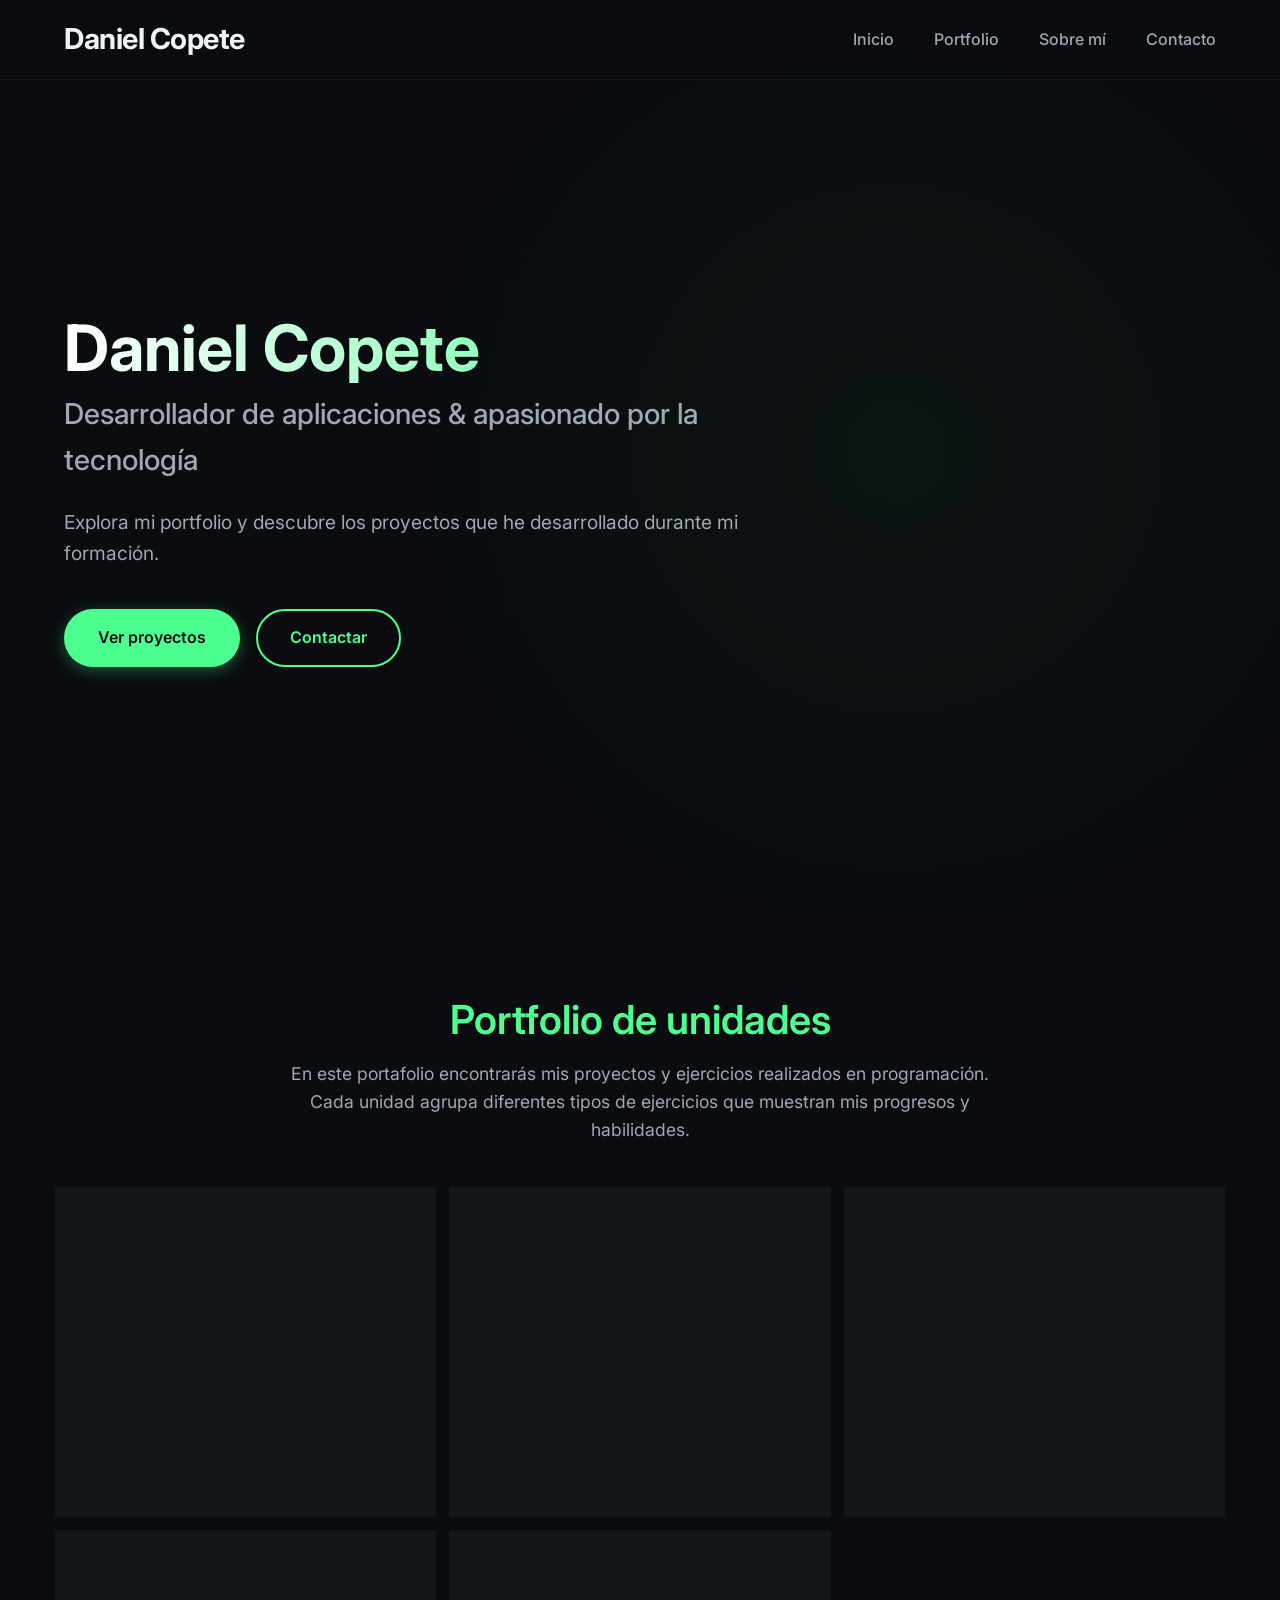
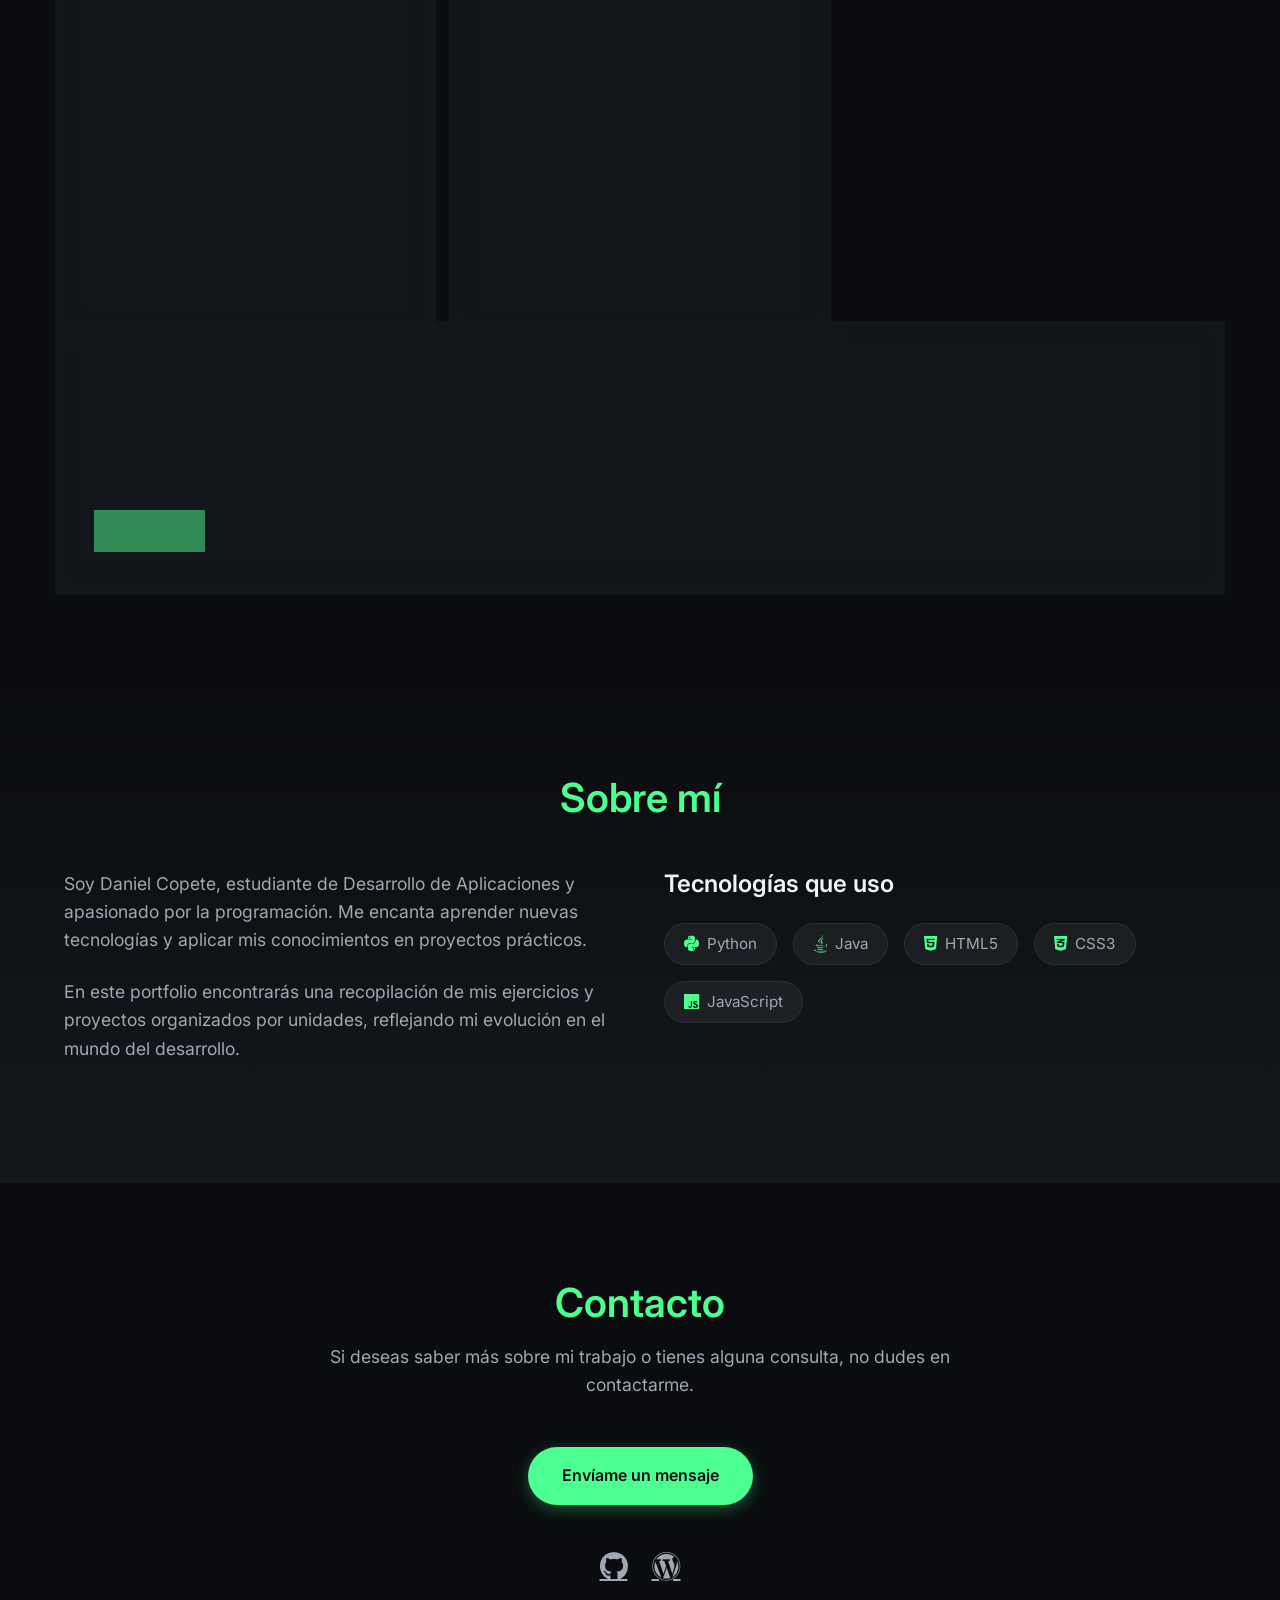
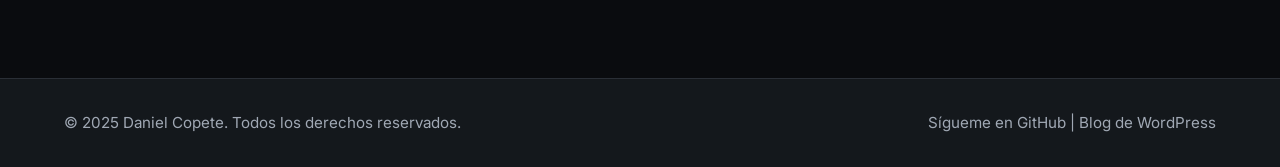
==== commit b9eb4ba5: "Añadiendo teoría" ====
--- a/index.html
+++ b/index.html
@@ -118,9 +118,55 @@
                             </div>
                         </div>
                     </article>
-                </div>
-            </div>
-        </section>
+                    <!-- Unidad 5 (Principios de POO) -->
+                     <article class="portfolio-card">
+                            <div class="card-content">
+                                <h3 class="card-title">Unidad 5 - Principios de POO</h3>
+                                <p class="card-description">Conceptos fundamentales de la programación orientada a objetos: abstracción, encapsulamiento, herencia y polimorfismo.</p>
+                                <div class="card-tech">
+                                    <span class="tech-tag">Java</span>
+                                    <span class="tech-tag">POO</span>
+                                </div>
+                                <div class="card-links"></div>
+                                 <a href="https://github.com/DanielCopete3009/Programacion2526/tree/main/Unidad5" class="btn-card" target="_blank" rel="noopener noreferrer"><i class="fab fa-github"></i> GitHub</a>
+                                 <a href="teoria_ud5.html" class="card-link">Teoría <i class="fas fa-arrow-right"></i></a>
+                                </div>
+                            </div>
+                        </article>
+
+
+
+                        <!-- Unidad 6 (Próximamente) -->
+                    <article class="portfolio-card">
+                        <div class="card-content">
+                            <h3 class="card-title">Unidad 6 - Estructuras de datos</h3>
+                            <p class="card-description">Pilas, colas, listas enlazadas y árboles. Contenido en preparación.</p>
+                            <div class="card-tech">
+                             <span class="tech-tag">Próximamente</span>
+                            </div>
+                            <div class="card-links">
+                             <span class="btn-card disabled" style="opacity:0.5; pointer-events:none;"><i class="fab fa-github"></i> GitHub</span>
+                             <span class="card-link disabled" style="opacity:0.5; pointer-events:none;">Teoría <i class="fas fa-arrow-right"></i></span>
+                            </div>
+                        </div>
+                    </article>
+ 
+
+
+
+
+
+                    
+
+                </div>
+            </div>
+        </section>
+
+                    
+
+
+
+        
 
         <!-- Sección Sobre mí (mejorada) -->
         <section id="sobre-mi" class="about">
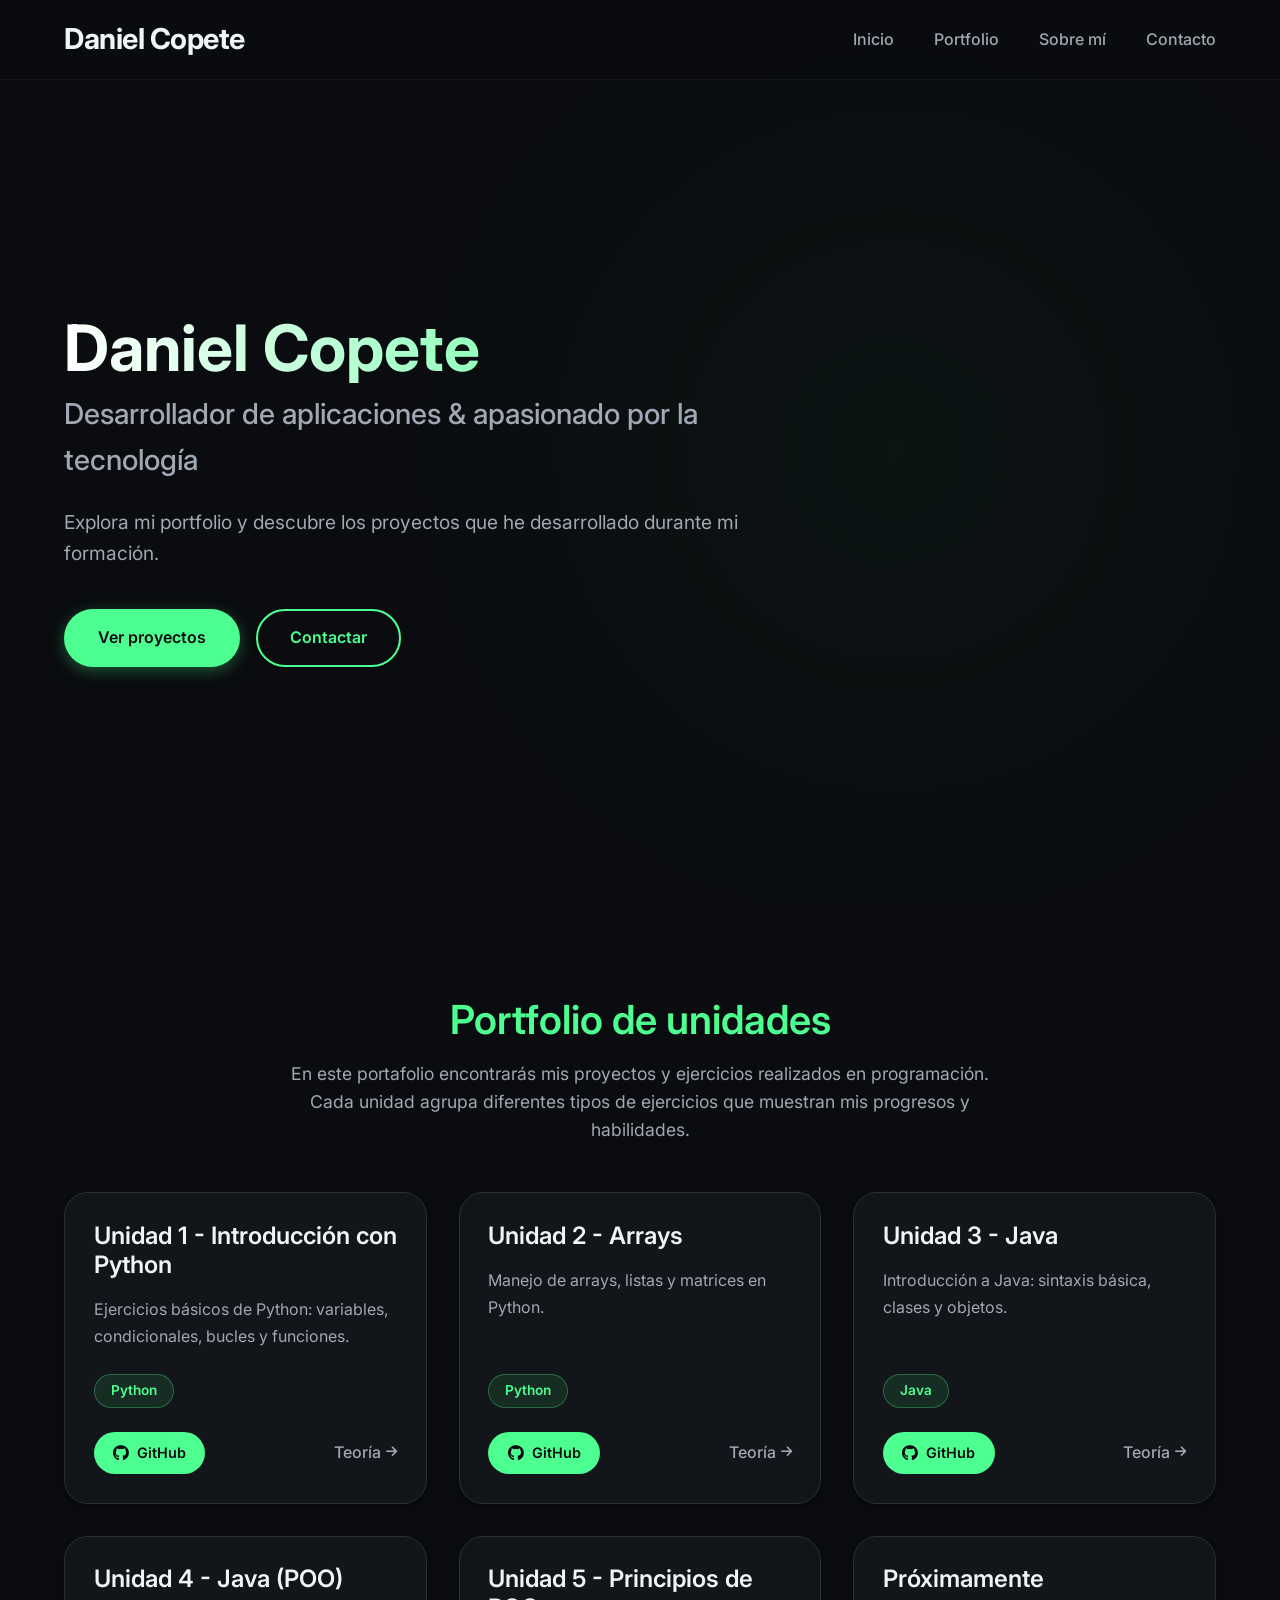
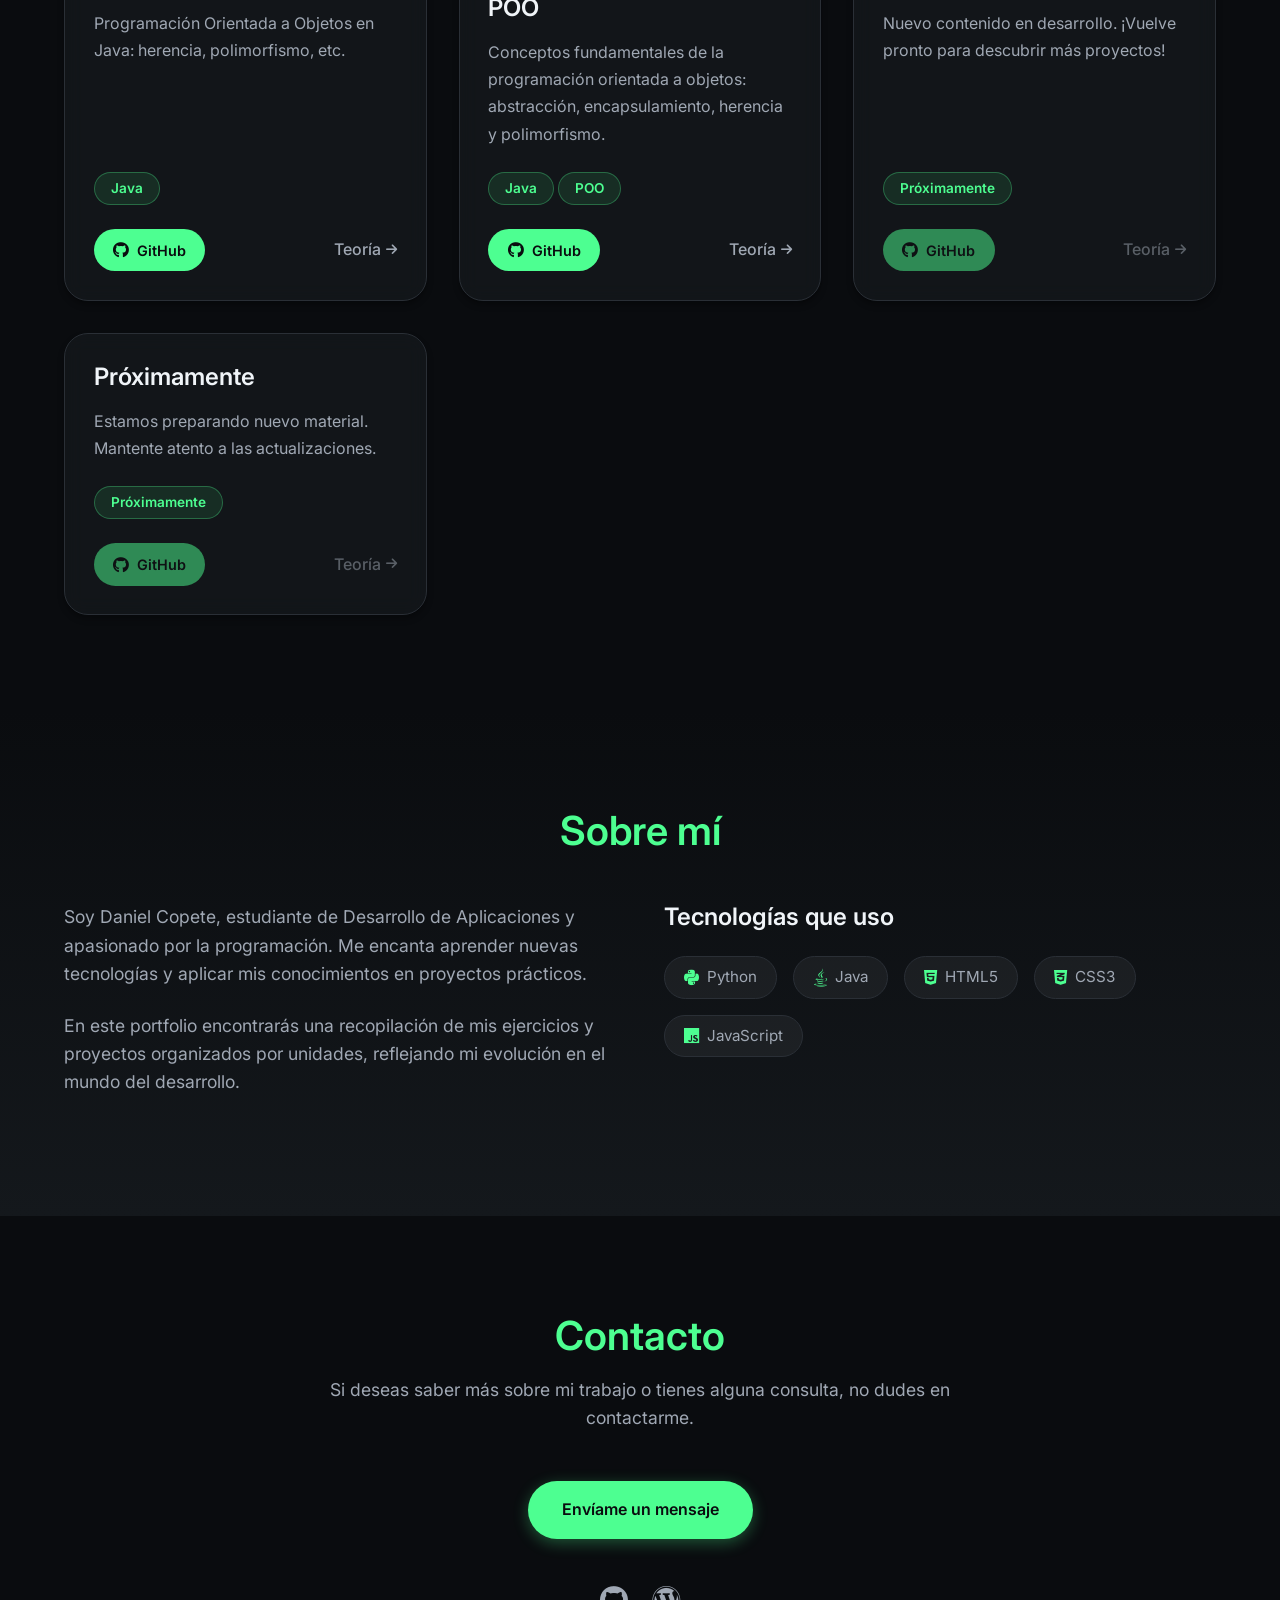
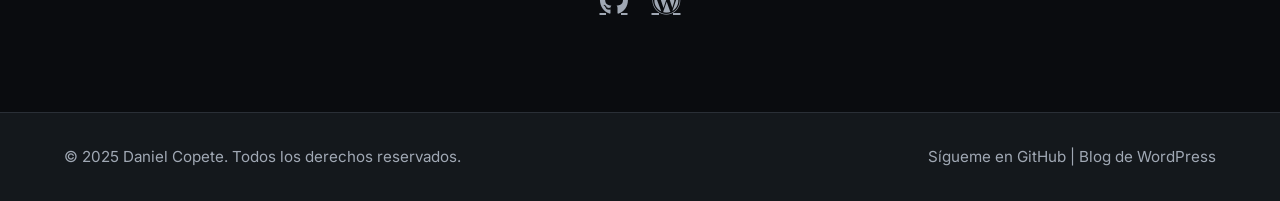
==== commit 8190e7df: "Añadiendo cambios" ====
--- a/index.html
+++ b/index.html
@@ -5,29 +5,36 @@
     <meta name="viewport" content="width=device-width, initial-scale=1.0">
     <meta name="description" content="Portfolio de Daniel Copete, desarrollador de aplicaciones y programador. Explora sus proyectos y ejercicios de programación.">
     <title>Daniel Copete | Portfolio</title>
-    <!-- Fuentes modernas -->
+
+    <!-- Fuentes modernas (Google Fonts) -->
     <link rel="preconnect" href="https://fonts.googleapis.com">
     <link rel="preconnect" href="https://fonts.gstatic.com" crossorigin>
     <link href="https://fonts.googleapis.com/css2?family=Inter:opsz,wght@14..32,400;14..32,500;14..32,600;14..32,700&display=swap" rel="stylesheet">
-    <!-- Font Awesome para iconos -->
+
+    <!-- Font Awesome para iconos (versión 6) -->
     <link rel="stylesheet" href="https://cdnjs.cloudflare.com/ajax/libs/font-awesome/6.0.0-beta3/css/all.min.css">
-    <!-- Hoja de estilos principal -->
+
+    <!-- Hoja de estilos principal (ajusta la ruta si es necesario) -->
     <link rel="stylesheet" href="styles.css">
 </head>
 <body>
-    <!-- Header con navegación fija -->
+    <!-- ===== HEADER CON NAVEGACIÓN FIJA (GLASSMORPHISM) ===== -->
     <header class="header" id="header">
         <div class="container header-container">
+            <!-- Logo / nombre -->
             <div class="logo">
-                <a href="#inicio">Daniel Copete</a>
-            </div>
+                <a href="index.html#inicio">Daniel Copete</a>
+            </div>
+
+            <!-- Menú de navegación (con enlaces que siempre apuntan al index) -->
             <nav class="navbar" aria-label="Navegación principal">
                 <ul class="nav-menu" id="nav-menu">
-                    <li><a href="#inicio" class="nav-link">Inicio</a></li>
-                    <li><a href="#portfolio" class="nav-link">Portfolio</a></li>
-                    <li><a href="#sobre-mi" class="nav-link">Sobre mí</a></li>
-                    <li><a href="#contacto" class="nav-link">Contacto</a></li>
+                    <li><a href="index.html#inicio" class="nav-link">Inicio</a></li>
+                    <li><a href="index.html#portfolio" class="nav-link">Portfolio</a></li>
+                    <li><a href="index.html#sobre-mi" class="nav-link">Sobre mí</a></li>
+                    <li><a href="index.html#contacto" class="nav-link">Contacto</a></li>
                 </ul>
+                <!-- Icono hamburguesa para móviles -->
                 <div class="hamburger" id="hamburger" aria-label="Abrir menú" role="button" tabindex="0">
                     <span class="bar"></span>
                     <span class="bar"></span>
@@ -38,7 +45,7 @@
     </header>
 
     <main>
-        <!-- Hero Section (presentación principal) -->
+        <!-- ===== HERO SECTION (PRESENTACIÓN PRINCIPAL) ===== -->
         <section id="inicio" class="hero">
             <div class="container hero-container">
                 <div class="hero-content">
@@ -46,23 +53,24 @@
                     <p class="hero-subtitle">Desarrollador de aplicaciones & apasionado por la tecnología</p>
                     <p class="hero-description">Explora mi portfolio y descubre los proyectos que he desarrollado durante mi formación.</p>
                     <div class="hero-buttons">
-                        <a href="#portfolio" class="btn btn-primary">Ver proyectos</a>
-                        <a href="#contacto" class="btn btn-outline">Contactar</a>
-                    </div>
-                </div>
-                <!-- Puedes añadir una ilustración o imagen personal aquí si lo deseas -->
-            </div>
-        </section>
-
-        <!-- Portfolio Section (unidades convertidas en tarjetas) -->
+                        <a href="index.html#portfolio" class="btn btn-primary">Ver proyectos</a>
+                        <a href="index.html#contacto" class="btn btn-outline">Contactar</a>
+                    </div>
+                </div>
+                <!-- Espacio para una ilustración o imagen personal (opcional) -->
+            </div>
+        </section>
+
+        <!-- ===== PORTFOLIO SECTION (TARJETAS DE PROYECTOS) ===== -->
         <section id="portfolio" class="portfolio">
             <div class="container">
                 <div class="section-header">
                     <h2>Portfolio de unidades</h2>
                     <p class="section-description">En este portafolio encontrarás mis proyectos y ejercicios realizados en programación. Cada unidad agrupa diferentes tipos de ejercicios que muestran mis progresos y habilidades.</p>
                 </div>
+
                 <div class="portfolio-grid">
-                    <!-- Tarjeta Unidad 1 -->
+                    <!-- TARJETA UNIDAD 1 - Introducción a Python -->
                     <article class="portfolio-card">
                         <div class="card-content">
                             <h3 class="card-title">Unidad 1 - Introducción con Python</h3>
@@ -76,7 +84,8 @@
                             </div>
                         </div>
                     </article>
-                    <!-- Tarjeta Unidad 2 -->
+
+                    <!-- TARJETA UNIDAD 2 - Arrays -->
                     <article class="portfolio-card">
                         <div class="card-content">
                             <h3 class="card-title">Unidad 2 - Arrays</h3>
@@ -90,7 +99,8 @@
                             </div>
                         </div>
                     </article>
-                    <!-- Tarjeta Unidad 3 -->
+
+                    <!-- TARJETA UNIDAD 3 - Java -->
                     <article class="portfolio-card">
                         <div class="card-content">
                             <h3 class="card-title">Unidad 3 - Java</h3>
@@ -104,7 +114,8 @@
                             </div>
                         </div>
                     </article>
-                    <!-- Tarjeta Unidad 4 -->
+
+                    <!-- TARJETA UNIDAD 4 - Java (POO) -->
                     <article class="portfolio-card">
                         <div class="card-content">
                             <h3 class="card-title">Unidad 4 - Java (POO)</h3>
@@ -118,57 +129,59 @@
                             </div>
                         </div>
                     </article>
-                    <!-- Unidad 5 (Principios de POO) -->
-                     <article class="portfolio-card">
-                            <div class="card-content">
-                                <h3 class="card-title">Unidad 5 - Principios de POO</h3>
-                                <p class="card-description">Conceptos fundamentales de la programación orientada a objetos: abstracción, encapsulamiento, herencia y polimorfismo.</p>
-                                <div class="card-tech">
-                                    <span class="tech-tag">Java</span>
-                                    <span class="tech-tag">POO</span>
-                                </div>
-                                <div class="card-links"></div>
-                                 <a href="https://github.com/DanielCopete3009/Programacion2526/tree/main/Unidad5" class="btn-card" target="_blank" rel="noopener noreferrer"><i class="fab fa-github"></i> GitHub</a>
-                                 <a href="teoria_ud5.html" class="card-link">Teoría <i class="fas fa-arrow-right"></i></a>
-                                </div>
-                            </div>
-                        </article>
-
-
-
-                        <!-- Unidad 6 (Próximamente) -->
-                    <article class="portfolio-card">
-                        <div class="card-content">
-                            <h3 class="card-title">Unidad 6 - Estructuras de datos</h3>
-                            <p class="card-description">Pilas, colas, listas enlazadas y árboles. Contenido en preparación.</p>
-                            <div class="card-tech">
-                             <span class="tech-tag">Próximamente</span>
-                            </div>
-                            <div class="card-links">
-                             <span class="btn-card disabled" style="opacity:0.5; pointer-events:none;"><i class="fab fa-github"></i> GitHub</span>
-                             <span class="card-link disabled" style="opacity:0.5; pointer-events:none;">Teoría <i class="fas fa-arrow-right"></i></span>
-                            </div>
-                        </div>
-                    </article>
- 
-
-
-
-
-
-                    
-
-                </div>
-            </div>
-        </section>
-
-                    
-
-
-
-        
-
-        <!-- Sección Sobre mí (mejorada) -->
+
+                    <!-- TARJETA UNIDAD 5 - Principios de POO -->
+                    <article class="portfolio-card">
+                        <div class="card-content">
+                            <h3 class="card-title">Unidad 5 - Principios de POO</h3>
+                            <p class="card-description">Conceptos fundamentales de la programación orientada a objetos: abstracción, encapsulamiento, herencia y polimorfismo.</p>
+                            <div class="card-tech">
+                                <span class="tech-tag">Java</span>
+                                <span class="tech-tag">POO</span>
+                            </div>
+                            <div class="card-links">
+                                <a href="https://github.com/DanielCopete3009/Programacion2526/tree/main/Unidad5" class="btn-card" target="_blank" rel="noopener noreferrer"><i class="fab fa-github"></i> GitHub</a>
+                                <a href="teoria_ud5.html" class="card-link">Teoría <i class="fas fa-arrow-right"></i></a>
+                            </div>
+                        </div>
+                    </article>
+
+                    <!-- TARJETA PRÓXIMAMENTE (ejemplo 1) -->
+                    <article class="portfolio-card">
+                        <div class="card-content">
+                            <h3 class="card-title">Próximamente</h3>
+                            <p class="card-description">Nuevo contenido en desarrollo. ¡Vuelve pronto para descubrir más proyectos!</p>
+                            <div class="card-tech">
+                                <span class="tech-tag">Próximamente</span>
+                            </div>
+                            <div class="card-links">
+                                <span class="btn-card disabled" style="opacity:0.5; pointer-events:none;"><i class="fab fa-github"></i> GitHub</span>
+                                <span class="card-link disabled" style="opacity:0.5; pointer-events:none;">Teoría <i class="fas fa-arrow-right"></i></span>
+                            </div>
+                        </div>
+                    </article>
+
+                    <!-- TARJETA PRÓXIMAMENTE (ejemplo 2) -->
+                    <article class="portfolio-card">
+                        <div class="card-content">
+                            <h3 class="card-title">Próximamente</h3>
+                            <p class="card-description">Estamos preparando nuevo material. Mantente atento a las actualizaciones.</p>
+                            <div class="card-tech">
+                                <span class="tech-tag">Próximamente</span>
+                            </div>
+                            <div class="card-links">
+                                <span class="btn-card disabled" style="opacity:0.5; pointer-events:none;"><i class="fab fa-github"></i> GitHub</span>
+                                <span class="card-link disabled" style="opacity:0.5; pointer-events:none;">Teoría <i class="fas fa-arrow-right"></i></span>
+                            </div>
+                        </div>
+                    </article>
+
+                    <!-- Puedes añadir más tarjetas "Próximamente" copiando el bloque anterior -->
+                </div>
+            </div>
+        </section>
+
+        <!-- ===== SOBRE MÍ ===== -->
         <section id="sobre-mi" class="about">
             <div class="container">
                 <div class="section-header">
@@ -193,7 +206,7 @@
             </div>
         </section>
 
-        <!-- Sección Contacto -->
+        <!-- ===== CONTACTO ===== -->
         <section id="contacto" class="contact">
             <div class="container">
                 <div class="section-header">
@@ -201,7 +214,9 @@
                     <p class="section-description">Si deseas saber más sobre mi trabajo o tienes alguna consulta, no dudes en contactarme.</p>
                 </div>
                 <div class="contact-content">
+                    <!-- Enlace a la página de contacto (formulario) -->
                     <a href="mi_contacto.html" class="btn btn-primary">Envíame un mensaje</a>
+                    <!-- Redes sociales -->
                     <div class="social-links">
                         <a href="https://github.com/DanielCopete3009" target="_blank" rel="noopener noreferrer" aria-label="GitHub"><i class="fab fa-github"></i></a>
                         <a href="https://dcopjim.wordpress.com/" target="_blank" rel="noopener noreferrer" aria-label="Blog de WordPress"><i class="fab fa-wordpress"></i></a>
@@ -211,7 +226,7 @@
         </section>
     </main>
 
-    <!-- Footer profesional -->
+    <!-- ===== FOOTER PROFESIONAL ===== -->
     <footer class="footer">
         <div class="container footer-container">
             <p>&copy; 2025 Daniel Copete. Todos los derechos reservados.</p>
@@ -219,10 +234,10 @@
         </div>
     </footer>
 
-    <!-- Botón volver arriba -->
+    <!-- ===== BOTÓN VOLVER ARRIBA ===== -->
     <button id="scrollToTop" class="scroll-top" aria-label="Volver arriba"><i class="fas fa-arrow-up"></i></button>
 
-    <!-- Script para interacciones -->
+    <!-- ===== SCRIPT PRINCIPAL (INTERACCIONES) ===== -->
     <script src="script.js"></script>
 </body>
 </html>
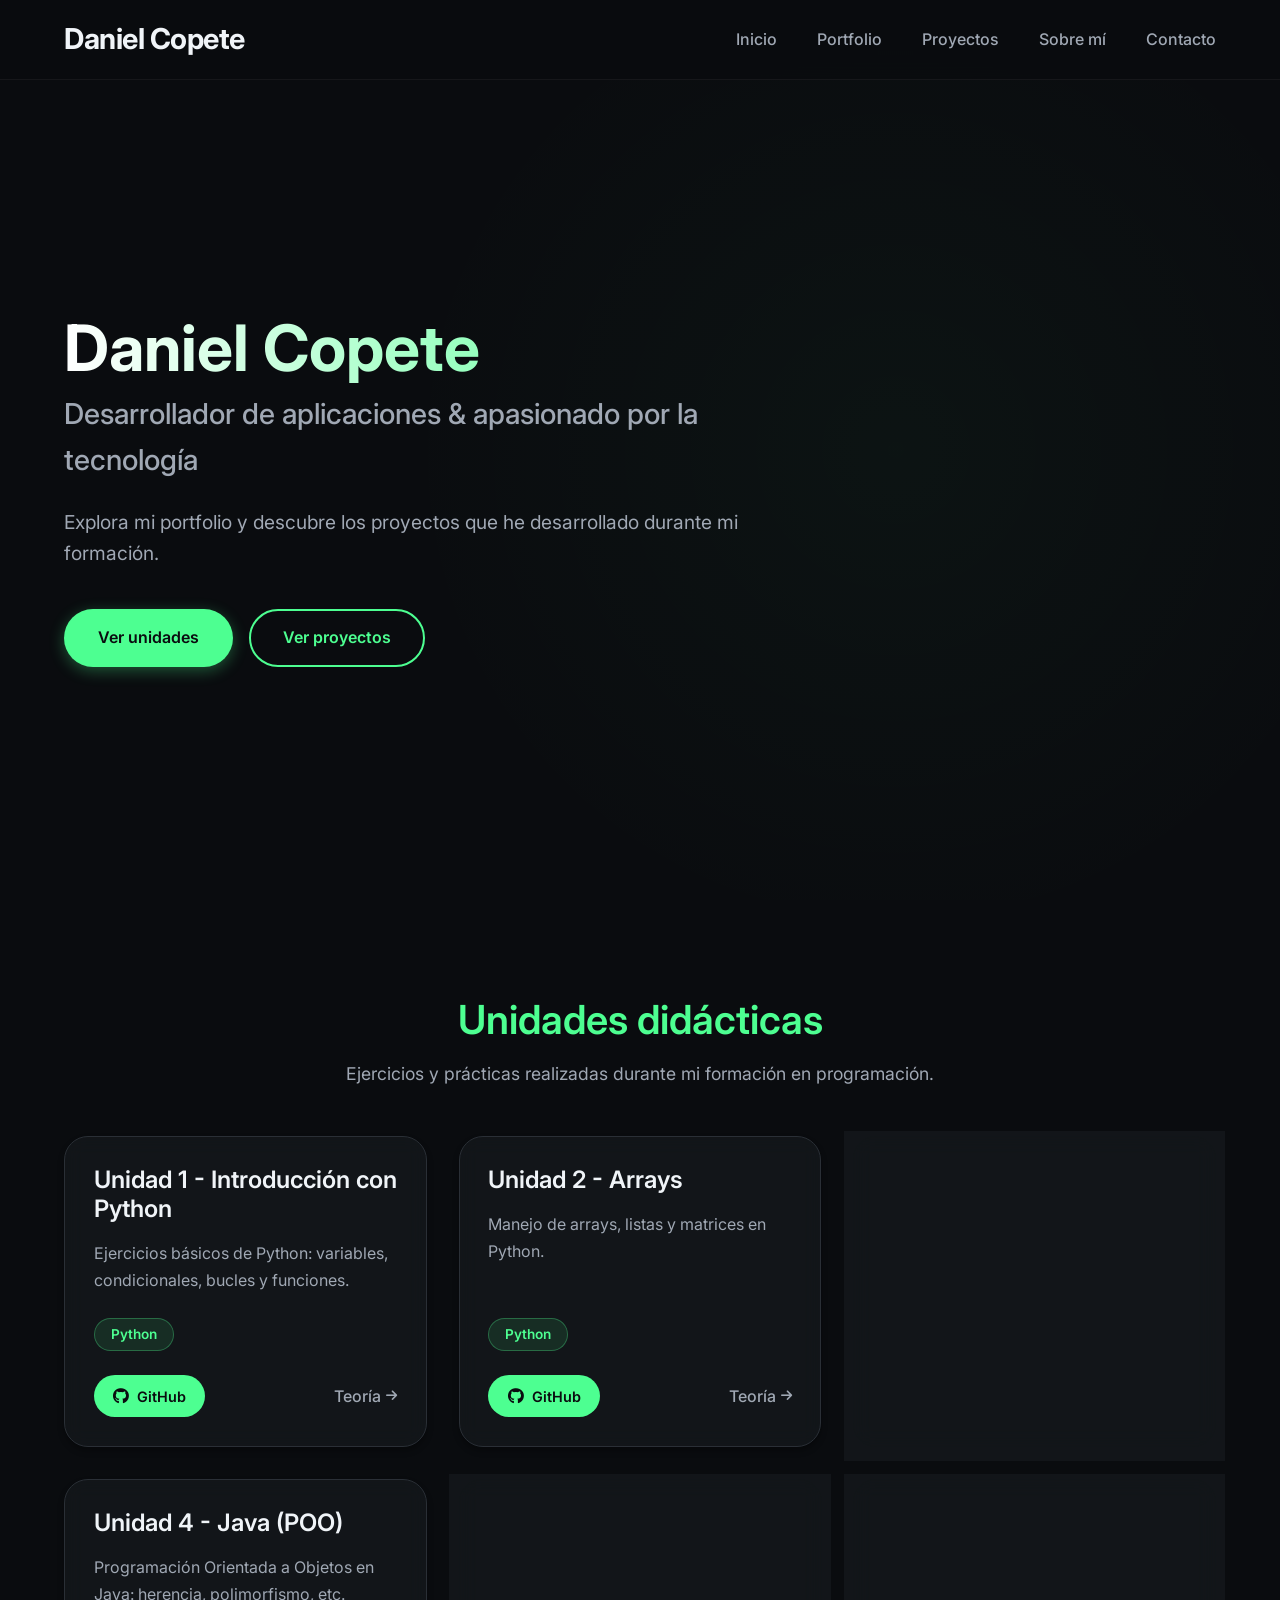
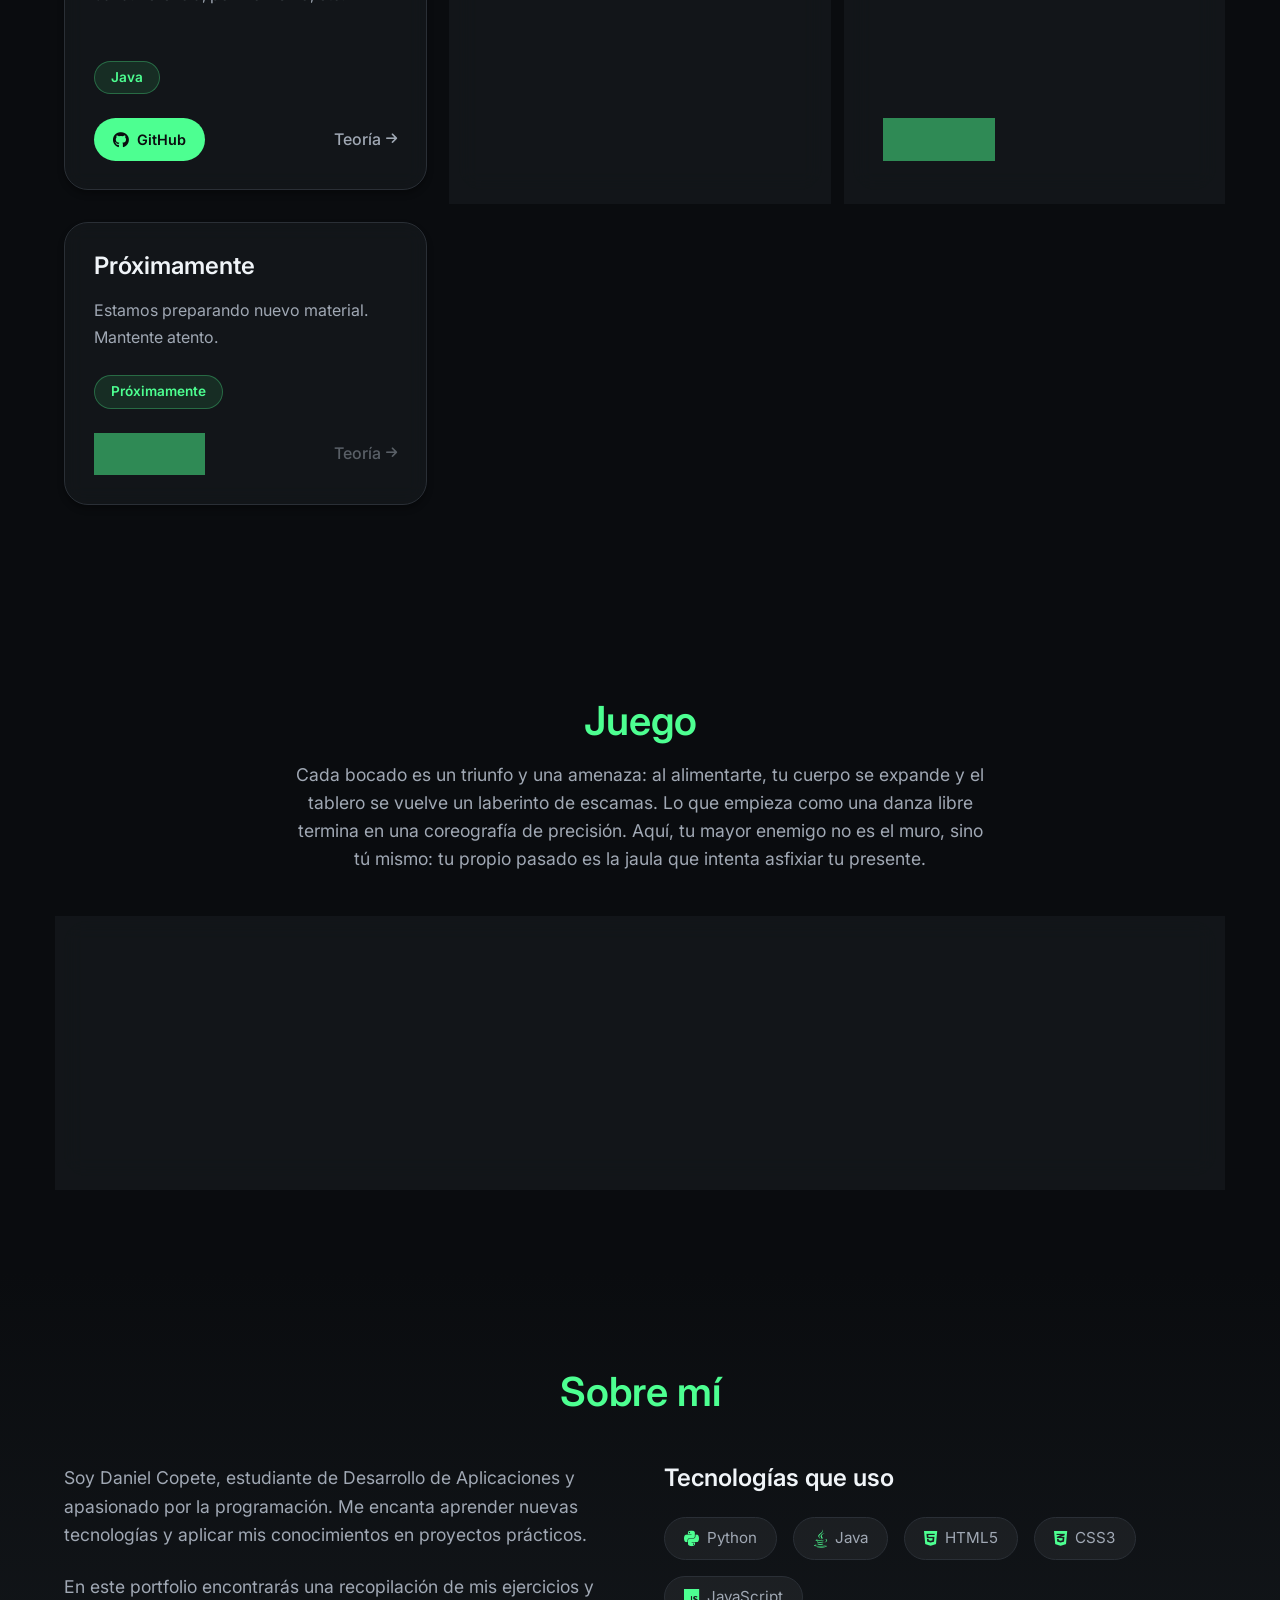
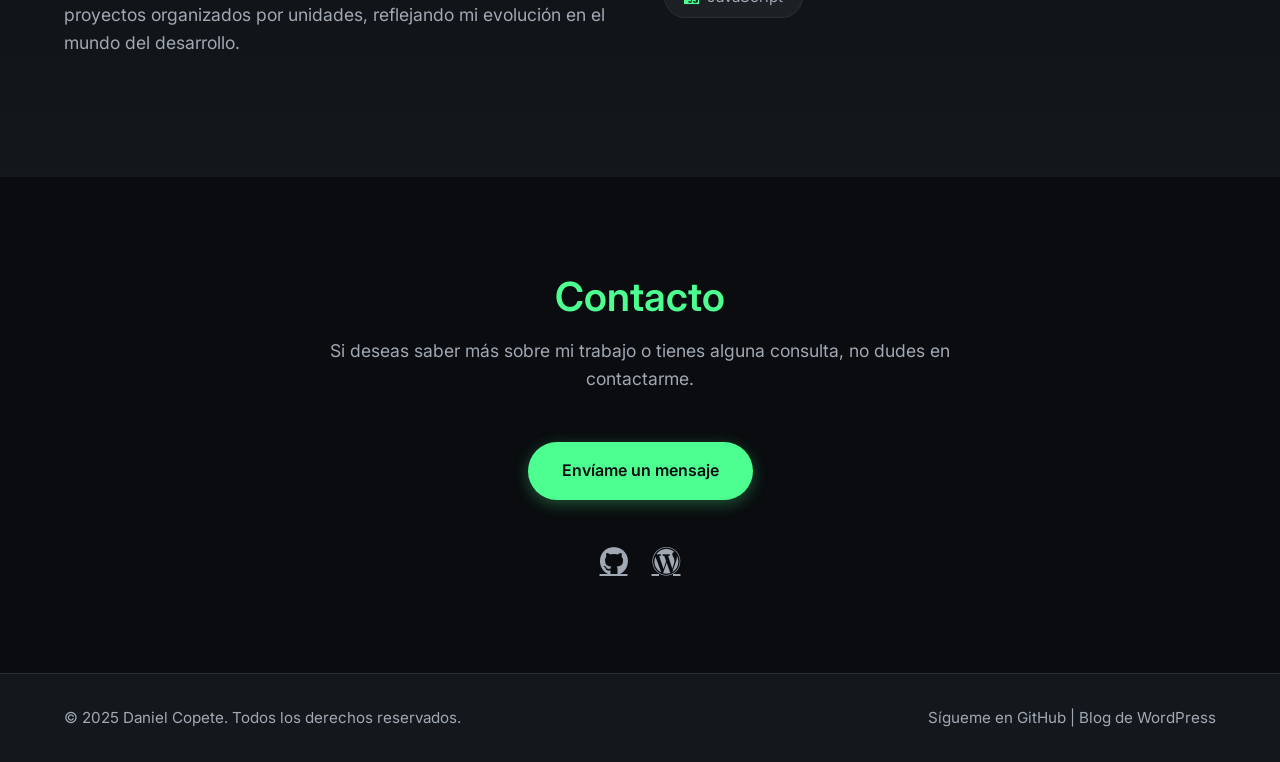
==== commit fb1e10e3: "Añadiendo juego snake" ====
--- a/index.html
+++ b/index.html
@@ -14,27 +14,24 @@
     <!-- Font Awesome para iconos (versión 6) -->
     <link rel="stylesheet" href="https://cdnjs.cloudflare.com/ajax/libs/font-awesome/6.0.0-beta3/css/all.min.css">
 
-    <!-- Hoja de estilos principal (ajusta la ruta si es necesario) -->
+    <!-- Hoja de estilos principal -->
     <link rel="stylesheet" href="styles.css">
 </head>
 <body>
-    <!-- ===== HEADER CON NAVEGACIÓN FIJA (GLASSMORPHISM) ===== -->
+    <!-- ===== HEADER CON NAVEGACIÓN FIJA ===== -->
     <header class="header" id="header">
         <div class="container header-container">
-            <!-- Logo / nombre -->
             <div class="logo">
                 <a href="index.html#inicio">Daniel Copete</a>
             </div>
-
-            <!-- Menú de navegación (con enlaces que siempre apuntan al index) -->
             <nav class="navbar" aria-label="Navegación principal">
                 <ul class="nav-menu" id="nav-menu">
                     <li><a href="index.html#inicio" class="nav-link">Inicio</a></li>
                     <li><a href="index.html#portfolio" class="nav-link">Portfolio</a></li>
+                    <li><a href="index.html#proyectos" class="nav-link">Proyectos</a></li>
                     <li><a href="index.html#sobre-mi" class="nav-link">Sobre mí</a></li>
                     <li><a href="index.html#contacto" class="nav-link">Contacto</a></li>
                 </ul>
-                <!-- Icono hamburguesa para móviles -->
                 <div class="hamburger" id="hamburger" aria-label="Abrir menú" role="button" tabindex="0">
                     <span class="bar"></span>
                     <span class="bar"></span>
@@ -45,7 +42,7 @@
     </header>
 
     <main>
-        <!-- ===== HERO SECTION (PRESENTACIÓN PRINCIPAL) ===== -->
+        <!-- ===== HERO SECTION ===== -->
         <section id="inicio" class="hero">
             <div class="container hero-container">
                 <div class="hero-content">
@@ -53,24 +50,22 @@
                     <p class="hero-subtitle">Desarrollador de aplicaciones & apasionado por la tecnología</p>
                     <p class="hero-description">Explora mi portfolio y descubre los proyectos que he desarrollado durante mi formación.</p>
                     <div class="hero-buttons">
-                        <a href="index.html#portfolio" class="btn btn-primary">Ver proyectos</a>
-                        <a href="index.html#contacto" class="btn btn-outline">Contactar</a>
-                    </div>
-                </div>
-                <!-- Espacio para una ilustración o imagen personal (opcional) -->
-            </div>
-        </section>
-
-        <!-- ===== PORTFOLIO SECTION (TARJETAS DE PROYECTOS) ===== -->
+                        <a href="index.html#portfolio" class="btn btn-primary">Ver unidades</a>
+                        <a href="index.html#proyectos" class="btn btn-outline">Ver proyectos</a>
+                    </div>
+                </div>
+            </div>
+        </section>
+
+        <!-- ===== PORTFOLIO DE UNIDADES (EJERCICIOS ACADÉMICOS) ===== -->
         <section id="portfolio" class="portfolio">
             <div class="container">
                 <div class="section-header">
-                    <h2>Portfolio de unidades</h2>
-                    <p class="section-description">En este portafolio encontrarás mis proyectos y ejercicios realizados en programación. Cada unidad agrupa diferentes tipos de ejercicios que muestran mis progresos y habilidades.</p>
-                </div>
-
+                    <h2>Unidades didácticas</h2>
+                    <p class="section-description">Ejercicios y prácticas realizadas durante mi formación en programación.</p>
+                </div>
                 <div class="portfolio-grid">
-                    <!-- TARJETA UNIDAD 1 - Introducción a Python -->
+                    <!-- Unidad 1 -->
                     <article class="portfolio-card">
                         <div class="card-content">
                             <h3 class="card-title">Unidad 1 - Introducción con Python</h3>
@@ -79,13 +74,13 @@
                                 <span class="tech-tag">Python</span>
                             </div>
                             <div class="card-links">
-                                <a href="https://github.com/DanielCopete3009/Programaci-n-1-DAW/tree/main/unidad1" class="btn-card" target="_blank" rel="noopener noreferrer"><i class="fab fa-github"></i> GitHub</a>
+                                <a href="https://github.com/dacop1/programacion_1_daw/tree/main/Unidad_1" class="btn-card" target="_blank" rel="noopener noreferrer"><i class="fab fa-github"></i> GitHub</a>
                                 <a href="teoria_ud1.html" class="card-link">Teoría <i class="fas fa-arrow-right"></i></a>
                             </div>
                         </div>
                     </article>
 
-                    <!-- TARJETA UNIDAD 2 - Arrays -->
+                    <!-- Unidad 2 -->
                     <article class="portfolio-card">
                         <div class="card-content">
                             <h3 class="card-title">Unidad 2 - Arrays</h3>
@@ -94,13 +89,13 @@
                                 <span class="tech-tag">Python</span>
                             </div>
                             <div class="card-links">
-                                <a href="https://github.com/DanielCopete3009/Programaci-n-1-DAW/tree/main/Unidad2" class="btn-card" target="_blank" rel="noopener noreferrer"><i class="fab fa-github"></i> GitHub</a>
+                                <a href="https://github.com/dacop1/programacion_1_daw/tree/main/Unidad_2" class="btn-card" target="_blank" rel="noopener noreferrer"><i class="fab fa-github"></i> GitHub</a>
                                 <a href="teoria_ud2.html" class="card-link">Teoría <i class="fas fa-arrow-right"></i></a>
                             </div>
                         </div>
                     </article>
 
-                    <!-- TARJETA UNIDAD 3 - Java -->
+                    <!-- Unidad 3 -->
                     <article class="portfolio-card">
                         <div class="card-content">
                             <h3 class="card-title">Unidad 3 - Java</h3>
@@ -109,13 +104,13 @@
                                 <span class="tech-tag">Java</span>
                             </div>
                             <div class="card-links">
-                                <a href="https://github.com/DanielCopete3009/Programacion2526/tree/main/Unidad3/programacionud3" class="btn-card" target="_blank" rel="noopener noreferrer"><i class="fab fa-github"></i> GitHub</a>
+                                <a href="https://github.com/dacop1/programacion_1_daw/tree/main/Unidad_3" class="btn-card" target="_blank" rel="noopener noreferrer"><i class="fab fa-github"></i> GitHub</a>
                                 <a href="teoria_ud3.html" class="card-link">Teoría <i class="fas fa-arrow-right"></i></a>
                             </div>
                         </div>
                     </article>
 
-                    <!-- TARJETA UNIDAD 4 - Java (POO) -->
+                    <!-- Unidad 4 -->
                     <article class="portfolio-card">
                         <div class="card-content">
                             <h3 class="card-title">Unidad 4 - Java (POO)</h3>
@@ -124,33 +119,33 @@
                                 <span class="tech-tag">Java</span>
                             </div>
                             <div class="card-links">
-                                <a href="https://github.com/DanielCopete3009/Programacion2526/tree/main/Unidad4" class="btn-card" target="_blank" rel="noopener noreferrer"><i class="fab fa-github"></i> GitHub</a>
+                                <a href="https://github.com/dacop1/programacion_1_daw/tree/main/Unidad_4" class="btn-card" target="_blank" rel="noopener noreferrer"><i class="fab fa-github"></i> GitHub</a>
                                 <a href="teoria_ud4.html" class="card-link">Teoría <i class="fas fa-arrow-right"></i></a>
                             </div>
                         </div>
                     </article>
 
-                    <!-- TARJETA UNIDAD 5 - Principios de POO -->
+                    <!-- Unidad 5 -->
                     <article class="portfolio-card">
                         <div class="card-content">
                             <h3 class="card-title">Unidad 5 - Principios de POO</h3>
-                            <p class="card-description">Conceptos fundamentales de la programación orientada a objetos: abstracción, encapsulamiento, herencia y polimorfismo.</p>
+                            <p class="card-description">Abstracción, encapsulamiento, herencia y polimorfismo.</p>
                             <div class="card-tech">
                                 <span class="tech-tag">Java</span>
                                 <span class="tech-tag">POO</span>
                             </div>
                             <div class="card-links">
-                                <a href="https://github.com/DanielCopete3009/Programacion2526/tree/main/Unidad5" class="btn-card" target="_blank" rel="noopener noreferrer"><i class="fab fa-github"></i> GitHub</a>
+                                <a href="https://github.com/dacop1/programacion_1_daw/tree/main/Unidad_5" class="btn-card" target="_blank" rel="noopener noreferrer"><i class="fab fa-github"></i> GitHub</a>
                                 <a href="teoria_ud5.html" class="card-link">Teoría <i class="fas fa-arrow-right"></i></a>
                             </div>
                         </div>
                     </article>
 
-                    <!-- TARJETA PRÓXIMAMENTE (ejemplo 1) -->
+                    <!-- Tarjetas "Próximamente" (máximo 2) -->
                     <article class="portfolio-card">
                         <div class="card-content">
                             <h3 class="card-title">Próximamente</h3>
-                            <p class="card-description">Nuevo contenido en desarrollo. ¡Vuelve pronto para descubrir más proyectos!</p>
+                            <p class="card-description">Nuevo contenido en desarrollo. ¡Vuelve pronto!</p>
                             <div class="card-tech">
                                 <span class="tech-tag">Próximamente</span>
                             </div>
@@ -160,12 +155,10 @@
                             </div>
                         </div>
                     </article>
-
-                    <!-- TARJETA PRÓXIMAMENTE (ejemplo 2) -->
                     <article class="portfolio-card">
                         <div class="card-content">
                             <h3 class="card-title">Próximamente</h3>
-                            <p class="card-description">Estamos preparando nuevo material. Mantente atento a las actualizaciones.</p>
+                            <p class="card-description">Estamos preparando nuevo material. Mantente atento.</p>
                             <div class="card-tech">
                                 <span class="tech-tag">Próximamente</span>
                             </div>
@@ -175,8 +168,35 @@
                             </div>
                         </div>
                     </article>
-
-                    <!-- Puedes añadir más tarjetas "Próximamente" copiando el bloque anterior -->
+                </div>
+            </div>
+        </section>
+
+        <!-- ===== PROYECTOS DESTACADOS (AQUÍ VA EL SNAKE GAME) ===== -->
+        <section id="Juego" class="portfolio">
+            <div class="container">
+                <div class="section-header">
+                    <h2>Juego</h2>
+                    <p class="section-description">Cada bocado es un triunfo y una amenaza: al alimentarte, tu cuerpo se expande y el tablero se vuelve un laberinto de escamas. Lo que empieza como una danza libre termina en una coreografía de precisión. Aquí, tu mayor enemigo no es el muro, sino tú mismo: tu propio pasado es la jaula que intenta asfixiar tu presente.</p>
+                </div>
+                <div class="portfolio-grid">
+                    <!-- Tarjeta del Snake Game (solo una por ahora) -->
+                    <article class="portfolio-card">
+                        <div class="card-content">
+                            <h3 class="card-title">Snake Game</h3>
+                            <p class="card-description">El clásico juego de la serpiente, desarrollado en JavaScript con canvas. ¡Pon a prueba tus reflejos!</p>
+                            <div class="card-tech">
+                                <span class="tech-tag">JavaScript</span>
+                                <span class="tech-tag">Canvas</span>
+                            </div>
+                            <div class="card-links">
+                                <a href="snake.html" class="btn-card" target="_blank"><i class="fas fa-gamepad"></i> Jugar ahora</a>
+                                <!-- Enlace a GitHub (ajusta la URL si tienes el repositorio) -->
+                                <a href="https://github.com/dacop1/programacion_1_daw/tree/main/snake" class="card-link" target="_blank">Código <i class="fab fa-github"></i></a>
+                            </div>
+                        </div>
+                    </article>
+                    <!-- Puedes añadir más proyectos aquí en el futuro -->
                 </div>
             </div>
         </section>
@@ -214,11 +234,9 @@
                     <p class="section-description">Si deseas saber más sobre mi trabajo o tienes alguna consulta, no dudes en contactarme.</p>
                 </div>
                 <div class="contact-content">
-                    <!-- Enlace a la página de contacto (formulario) -->
                     <a href="mi_contacto.html" class="btn btn-primary">Envíame un mensaje</a>
-                    <!-- Redes sociales -->
                     <div class="social-links">
-                        <a href="https://github.com/DanielCopete3009" target="_blank" rel="noopener noreferrer" aria-label="GitHub"><i class="fab fa-github"></i></a>
+                        <a href="https://github.com/dacop1/programacion_1_daw" target="_blank" rel="noopener noreferrer" aria-label="GitHub"><i class="fab fa-github"></i></a>
                         <a href="https://dcopjim.wordpress.com/" target="_blank" rel="noopener noreferrer" aria-label="Blog de WordPress"><i class="fab fa-wordpress"></i></a>
                     </div>
                 </div>
@@ -226,18 +244,18 @@
         </section>
     </main>
 
-    <!-- ===== FOOTER PROFESIONAL ===== -->
+    <!-- ===== FOOTER ===== -->
     <footer class="footer">
         <div class="container footer-container">
             <p>&copy; 2025 Daniel Copete. Todos los derechos reservados.</p>
-            <p>Sígueme en <a href="https://github.com/DanielCopete3009" target="_blank" rel="noopener noreferrer">GitHub</a> | <a href="https://dcopjim.wordpress.com/" target="_blank" rel="noopener noreferrer">Blog de WordPress</a></p>
+            <p>Sígueme en <a href="https://github.com/dacop1/programacion_1_daw" target="_blank" rel="noopener noreferrer">GitHub</a> | <a href="https://dcopjim.wordpress.com/" target="_blank" rel="noopener noreferrer">Blog de WordPress</a></p>
         </div>
     </footer>
 
-    <!-- ===== BOTÓN VOLVER ARRIBA ===== -->
+    <!-- Botón volver arriba -->
     <button id="scrollToTop" class="scroll-top" aria-label="Volver arriba"><i class="fas fa-arrow-up"></i></button>
 
-    <!-- ===== SCRIPT PRINCIPAL (INTERACCIONES) ===== -->
+    <!-- Script principal (para menú, scroll, etc.) -->
     <script src="script.js"></script>
 </body>
 </html>
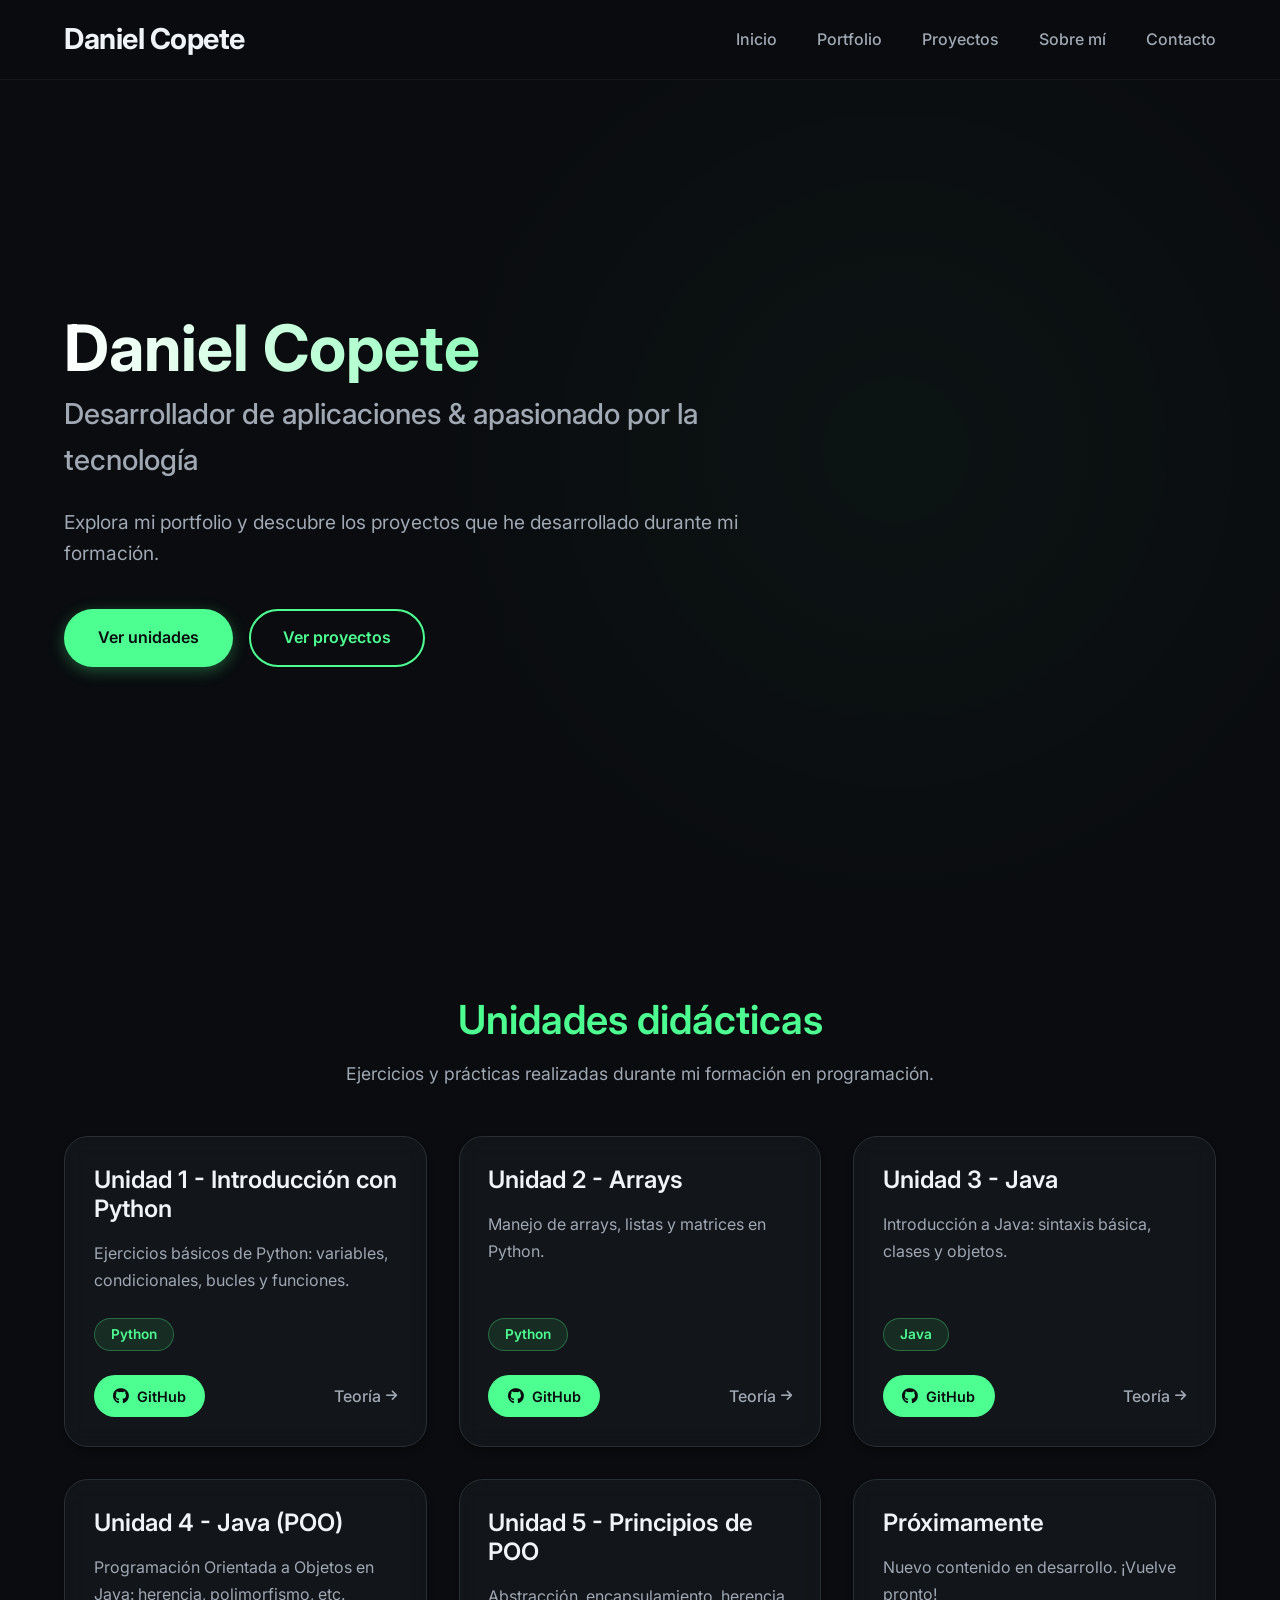
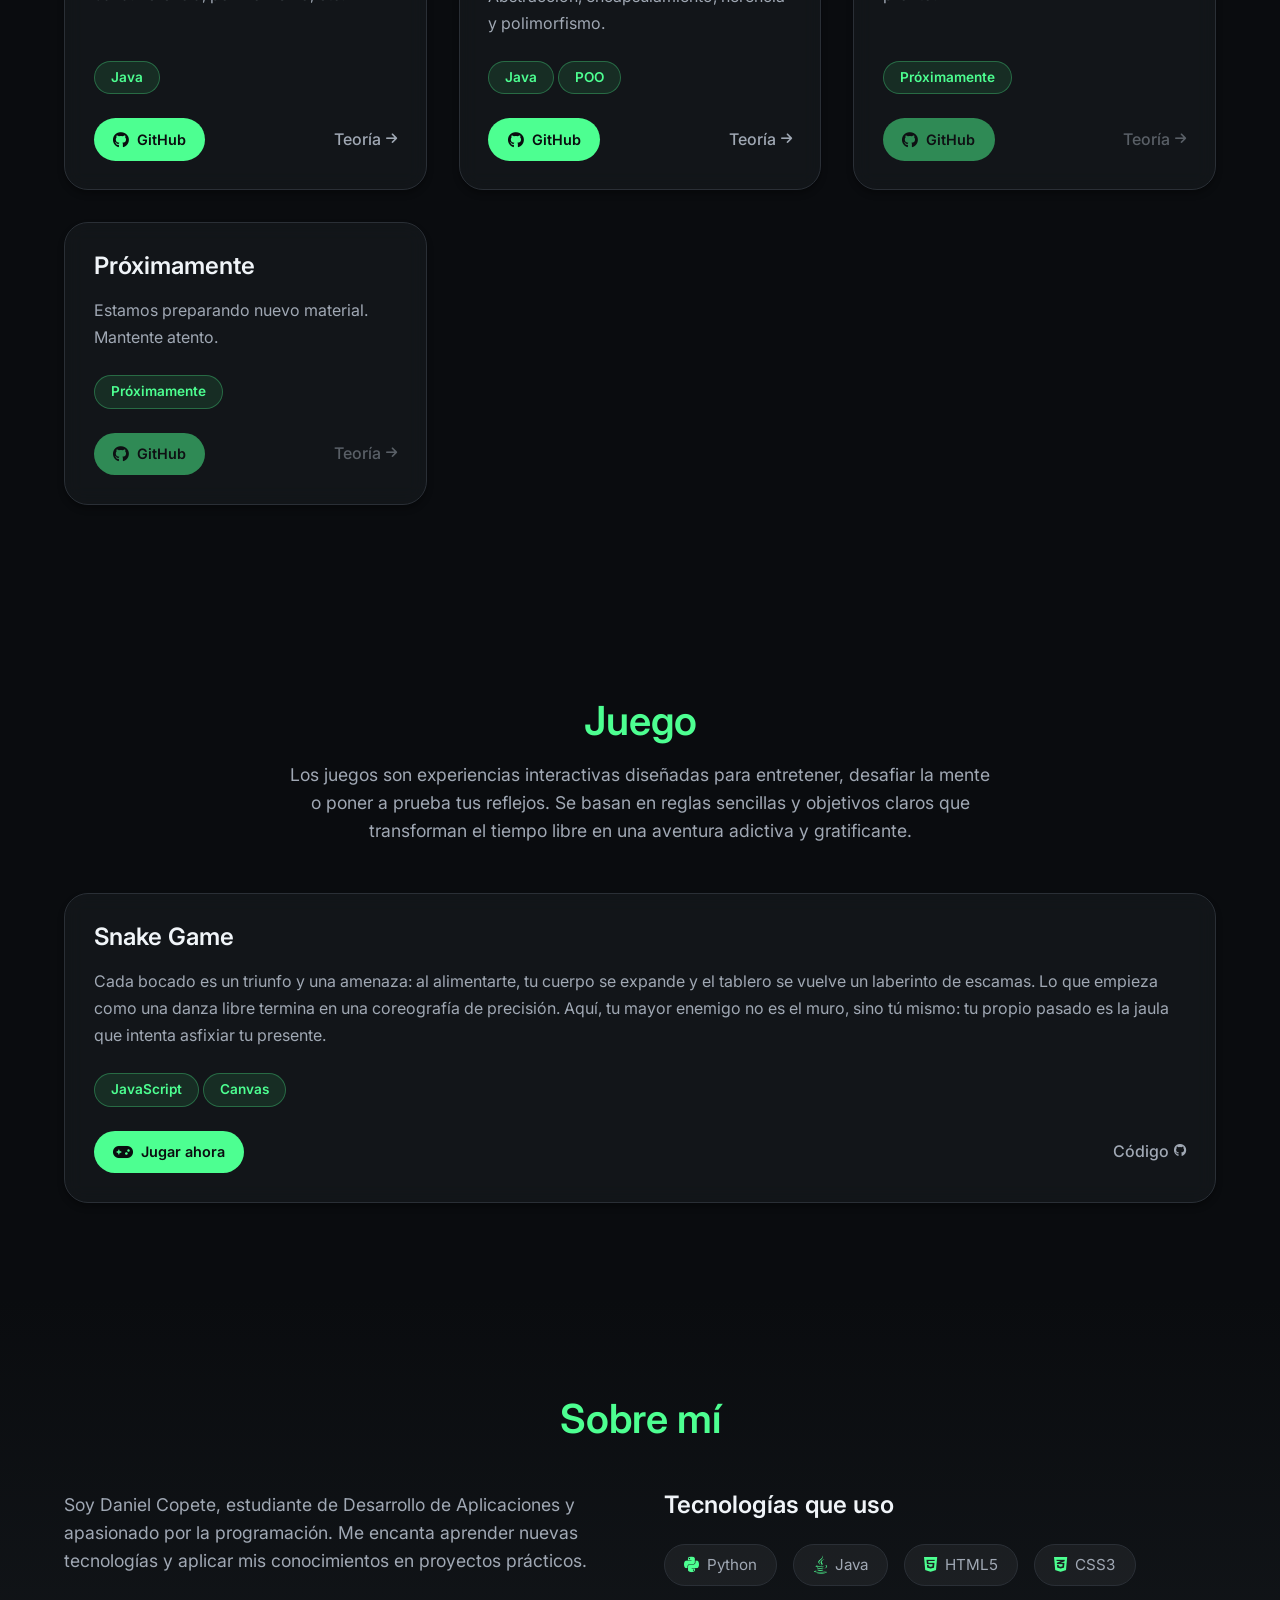
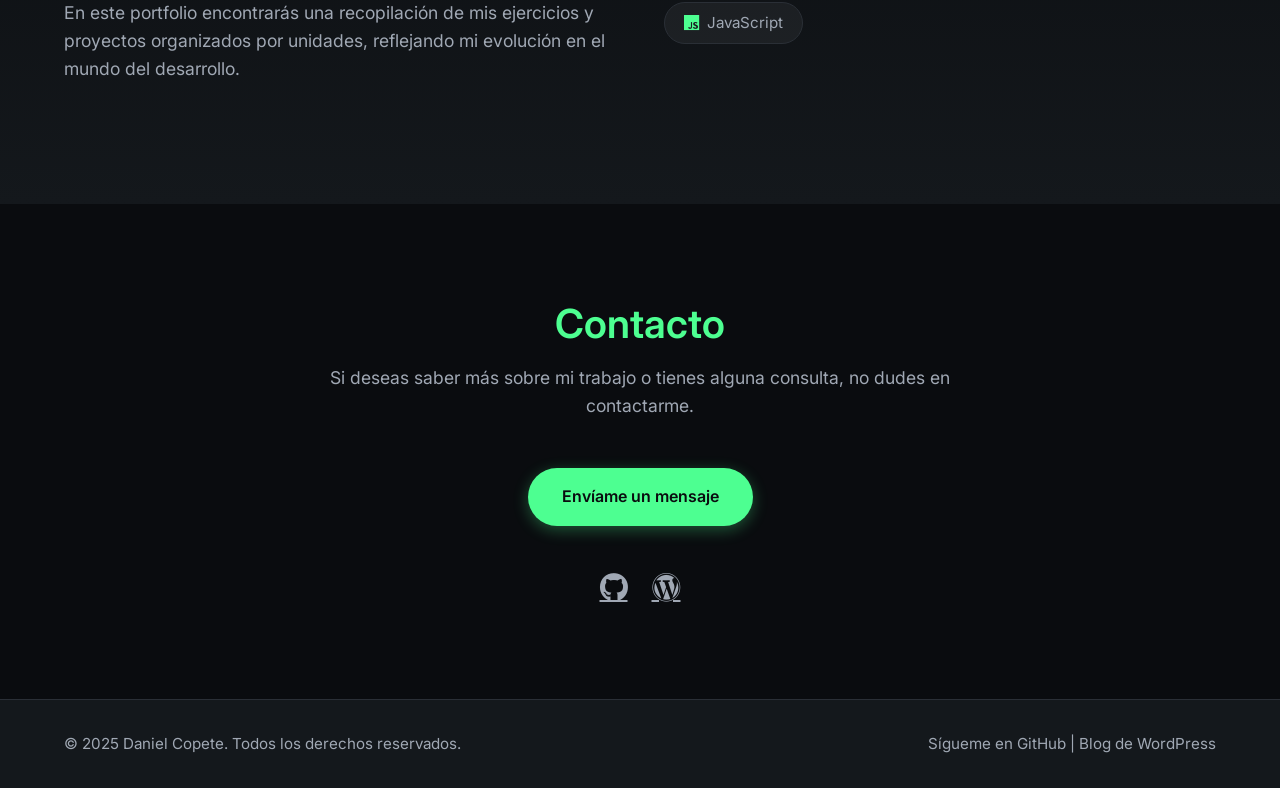
==== commit 59ca97f9: "modifiacando index" ====
--- a/index.html
+++ b/index.html
@@ -177,14 +177,15 @@
             <div class="container">
                 <div class="section-header">
                     <h2>Juego</h2>
-                    <p class="section-description">Cada bocado es un triunfo y una amenaza: al alimentarte, tu cuerpo se expande y el tablero se vuelve un laberinto de escamas. Lo que empieza como una danza libre termina en una coreografía de precisión. Aquí, tu mayor enemigo no es el muro, sino tú mismo: tu propio pasado es la jaula que intenta asfixiar tu presente.</p>
+                    <p class="section-description">Los juegos son experiencias interactivas diseñadas para entretener, desafiar la mente o poner a prueba tus reflejos. Se basan en reglas sencillas y objetivos claros que transforman el tiempo libre en una aventura adictiva y gratificante.
+</p>
                 </div>
                 <div class="portfolio-grid">
                     <!-- Tarjeta del Snake Game (solo una por ahora) -->
                     <article class="portfolio-card">
                         <div class="card-content">
                             <h3 class="card-title">Snake Game</h3>
-                            <p class="card-description">El clásico juego de la serpiente, desarrollado en JavaScript con canvas. ¡Pon a prueba tus reflejos!</p>
+                            <p class="card-description">Cada bocado es un triunfo y una amenaza: al alimentarte, tu cuerpo se expande y el tablero se vuelve un laberinto de escamas. Lo que empieza como una danza libre termina en una coreografía de precisión. Aquí, tu mayor enemigo no es el muro, sino tú mismo: tu propio pasado es la jaula que intenta asfixiar tu presente.</p>
                             <div class="card-tech">
                                 <span class="tech-tag">JavaScript</span>
                                 <span class="tech-tag">Canvas</span>
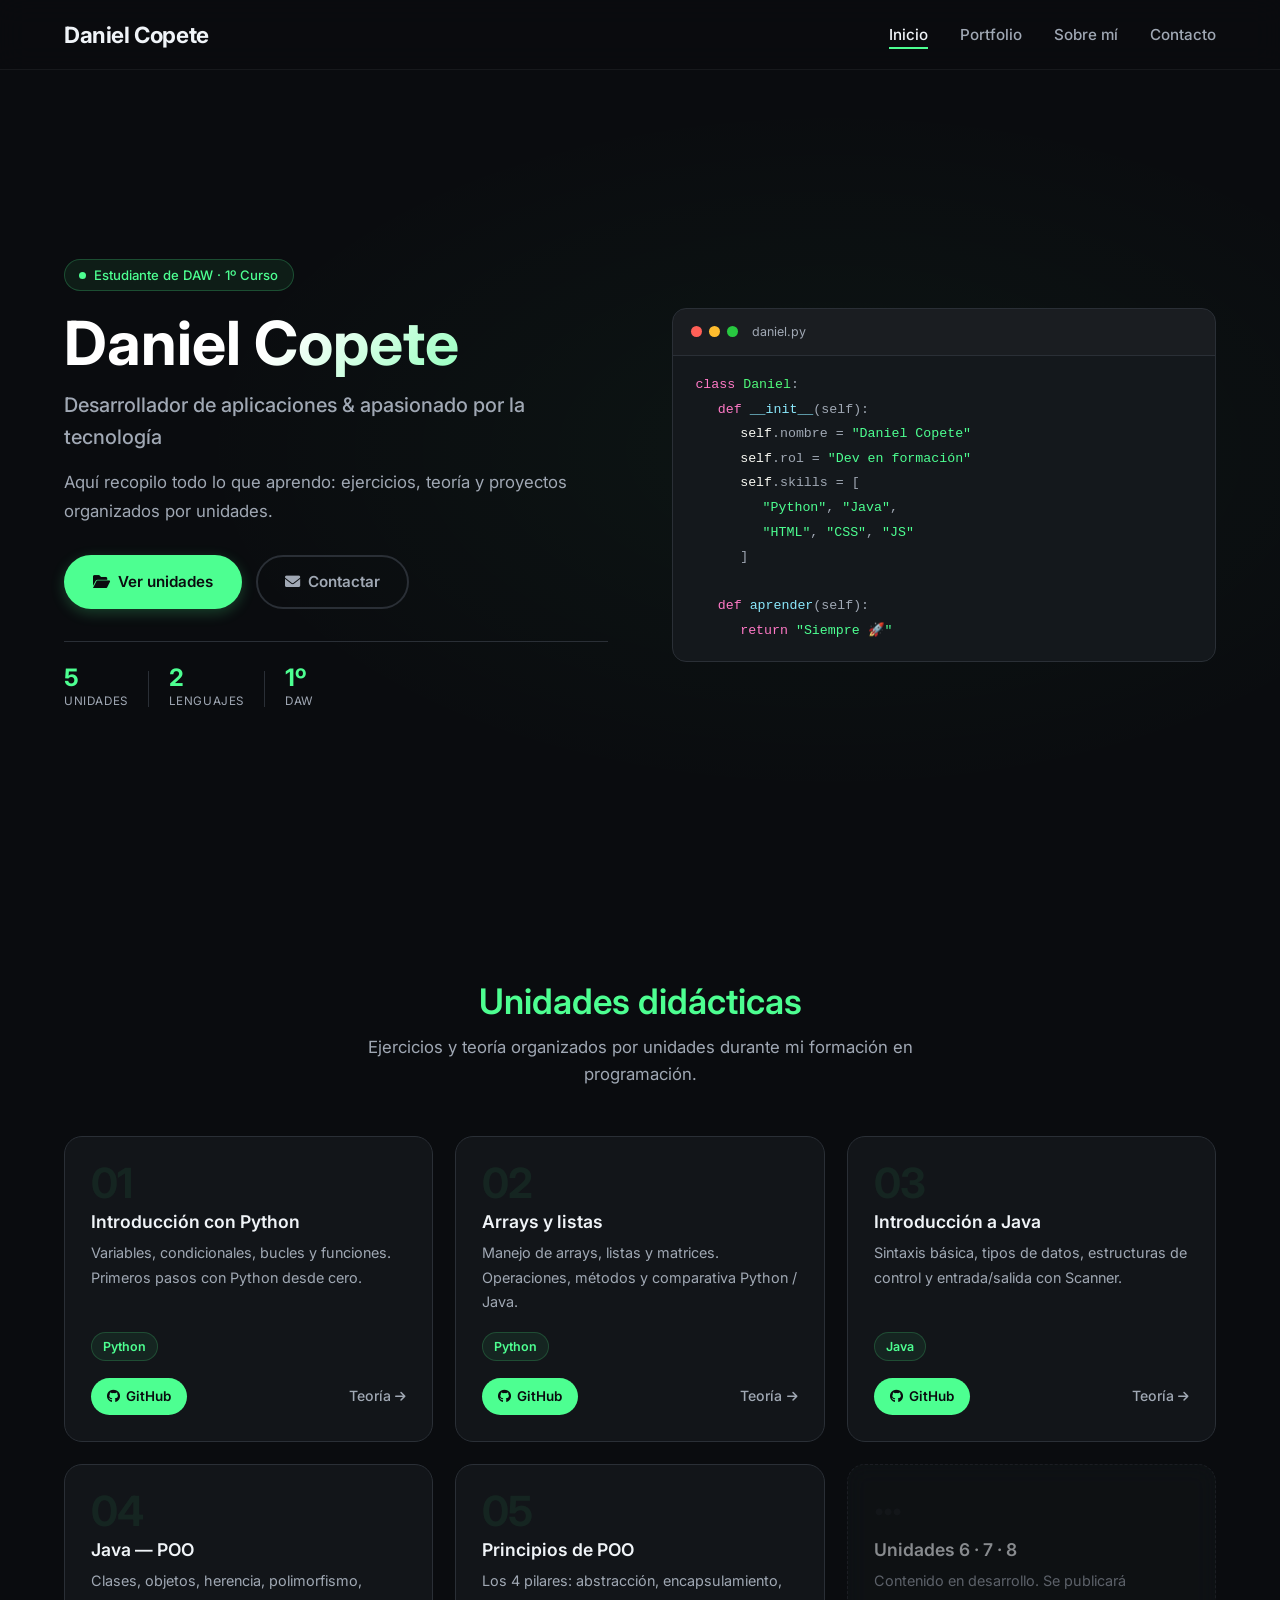
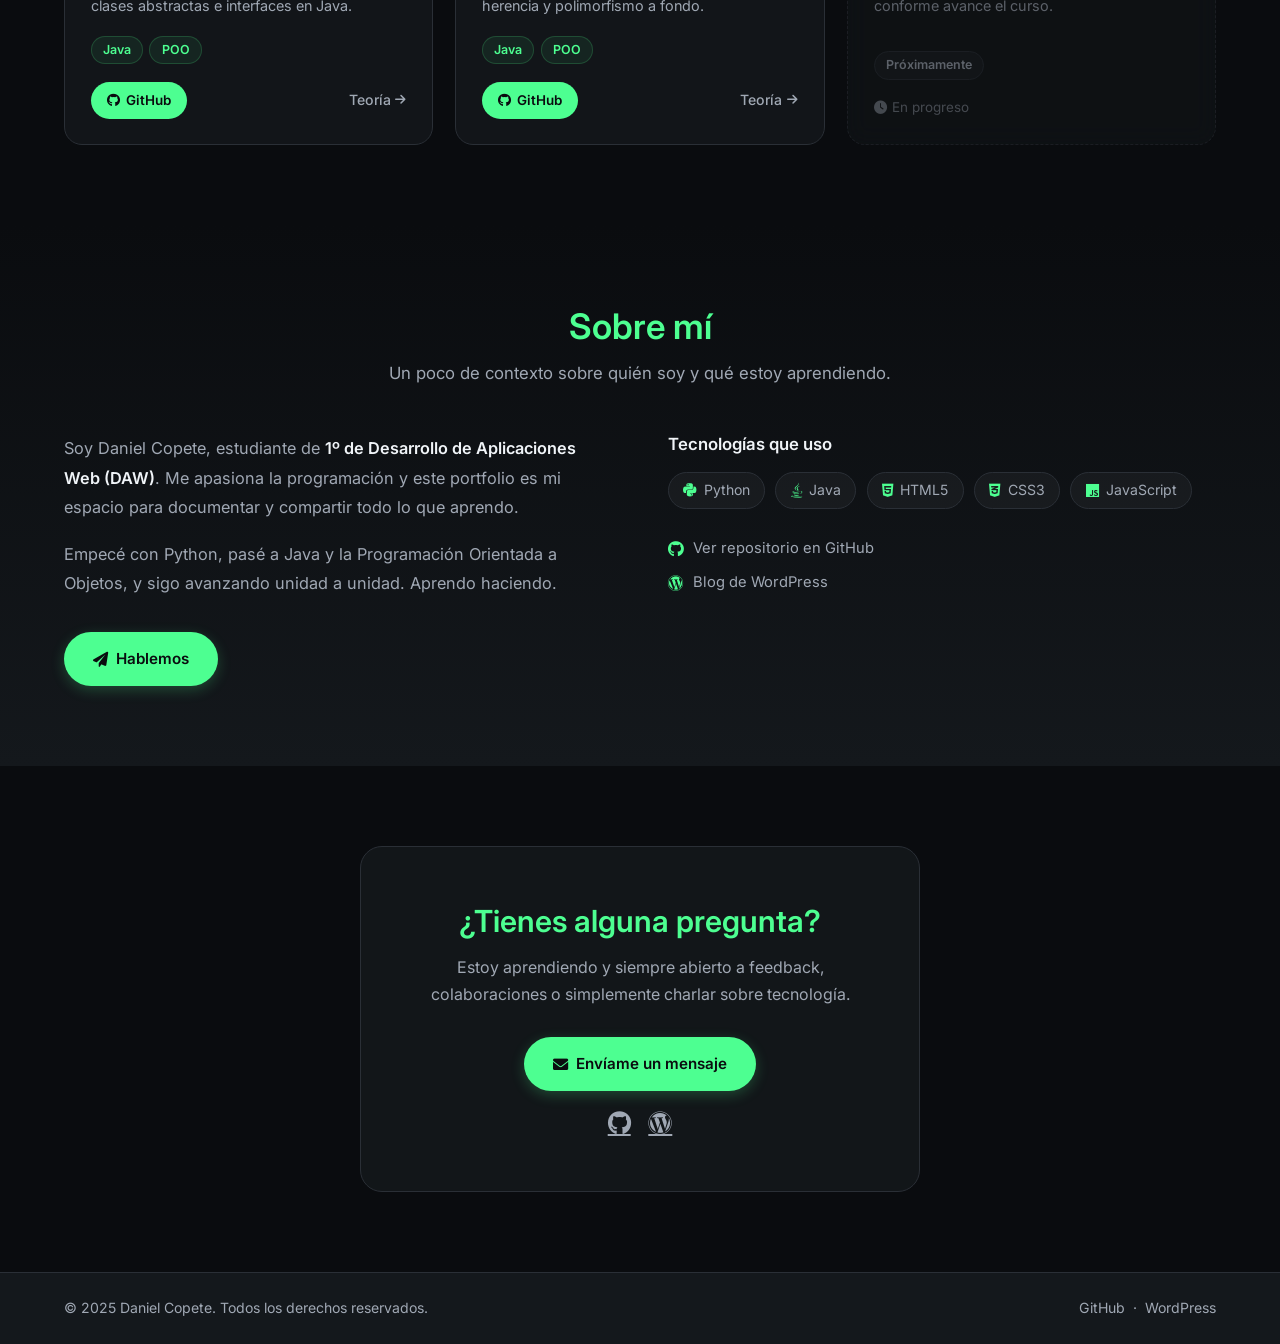
==== commit 44fe67ac: "Modificando página web de programación" ====
--- a/index.html
+++ b/index.html
@@ -3,22 +3,18 @@
 <head>
     <meta charset="UTF-8">
     <meta name="viewport" content="width=device-width, initial-scale=1.0">
-    <meta name="description" content="Portfolio de Daniel Copete, desarrollador de aplicaciones y programador. Explora sus proyectos y ejercicios de programación.">
+    <meta name="description" content="Portfolio de Daniel Copete, estudiante de DAW. Ejercicios, proyectos y teoría de programación en Python y Java.">
+    <meta name="author" content="Daniel Copete">
     <title>Daniel Copete | Portfolio</title>
-
-    <!-- Fuentes modernas (Google Fonts) -->
     <link rel="preconnect" href="https://fonts.googleapis.com">
     <link rel="preconnect" href="https://fonts.gstatic.com" crossorigin>
     <link href="https://fonts.googleapis.com/css2?family=Inter:opsz,wght@14..32,400;14..32,500;14..32,600;14..32,700&display=swap" rel="stylesheet">
-
-    <!-- Font Awesome para iconos (versión 6) -->
     <link rel="stylesheet" href="https://cdnjs.cloudflare.com/ajax/libs/font-awesome/6.0.0-beta3/css/all.min.css">
-
-    <!-- Hoja de estilos principal -->
     <link rel="stylesheet" href="styles.css">
 </head>
 <body>
-    <!-- ===== HEADER CON NAVEGACIÓN FIJA ===== -->
+
+    <!-- ===== HEADER ===== -->
     <header class="header" id="header">
         <div class="container header-container">
             <div class="logo">
@@ -26,11 +22,10 @@
             </div>
             <nav class="navbar" aria-label="Navegación principal">
                 <ul class="nav-menu" id="nav-menu">
-                    <li><a href="index.html#inicio" class="nav-link">Inicio</a></li>
+                    <li><a href="index.html#inicio"   class="nav-link">Inicio</a></li>
                     <li><a href="index.html#portfolio" class="nav-link">Portfolio</a></li>
-                    <li><a href="index.html#proyectos" class="nav-link">Proyectos</a></li>
-                    <li><a href="index.html#sobre-mi" class="nav-link">Sobre mí</a></li>
-                    <li><a href="index.html#contacto" class="nav-link">Contacto</a></li>
+                    <li><a href="index.html#sobre-mi"  class="nav-link">Sobre mí</a></li>
+                    <li><a href="mi_contacto.html"     class="nav-link">Contacto</a></li>
                 </ul>
                 <div class="hamburger" id="hamburger" aria-label="Abrir menú" role="button" tabindex="0">
                     <span class="bar"></span>
@@ -42,162 +37,196 @@
     </header>
 
     <main>
-        <!-- ===== HERO SECTION ===== -->
+
+        <!-- ===== HERO ===== -->
         <section id="inicio" class="hero">
             <div class="container hero-container">
+
                 <div class="hero-content">
+                    <div class="hero-badge">
+                        <span class="badge-dot"></span>
+                        Estudiante de DAW · 1º Curso
+                    </div>
                     <h1 class="hero-title">Daniel Copete</h1>
-                    <p class="hero-subtitle">Desarrollador de aplicaciones & apasionado por la tecnología</p>
-                    <p class="hero-description">Explora mi portfolio y descubre los proyectos que he desarrollado durante mi formación.</p>
+                    <p class="hero-subtitle">Desarrollador de aplicaciones &amp; apasionado por la tecnología</p>
+                    <p class="hero-description">Aquí recopilo todo lo que aprendo: ejercicios, teoría y proyectos organizados por unidades.</p>
                     <div class="hero-buttons">
-                        <a href="index.html#portfolio" class="btn btn-primary">Ver unidades</a>
-                        <a href="index.html#proyectos" class="btn btn-outline">Ver proyectos</a>
-                    </div>
-                </div>
+                        <a href="index.html#portfolio" class="btn btn-primary">
+                            <i class="fas fa-folder-open"></i> Ver unidades
+                        </a>
+                        <a href="mi_contacto.html" class="btn btn-outline">
+                            <i class="fas fa-envelope"></i> Contactar
+                        </a>
+                    </div>
+                    <div class="hero-stats">
+                        <div class="stat">
+                            <span class="stat-number">5</span>
+                            <span class="stat-label">Unidades</span>
+                        </div>
+                        <div class="stat-divider"></div>
+                        <div class="stat">
+                            <span class="stat-number">2</span>
+                            <span class="stat-label">Lenguajes</span>
+                        </div>
+                        <div class="stat-divider"></div>
+                        <div class="stat">
+                            <span class="stat-number">1º</span>
+                            <span class="stat-label">DAW</span>
+                        </div>
+                    </div>
+                </div>
+
+                <!-- Ventana de código decorativa -->
+                <div class="hero-visual" aria-hidden="true">
+                    <div class="code-window">
+                        <div class="window-header">
+                            <span class="dot red"></span>
+                            <span class="dot yellow"></span>
+                            <span class="dot green"></span>
+                            <span class="window-title">daniel.py</span>
+                        </div>
+                        <div class="window-body">
+                            <div class="code-line"><span class="code-keyword">class</span> <span class="code-class">Daniel</span><span class="code-punct">:</span></div>
+                            <div class="code-line indent"><span class="code-keyword">def</span> <span class="code-fn">__init__</span><span class="code-punct">(self):</span></div>
+                            <div class="code-line indent2"><span class="code-var">self</span><span class="code-punct">.nombre =</span> <span class="code-string">"Daniel Copete"</span></div>
+                            <div class="code-line indent2"><span class="code-var">self</span><span class="code-punct">.rol    =</span> <span class="code-string">"Dev en formación"</span></div>
+                            <div class="code-line indent2"><span class="code-var">self</span><span class="code-punct">.skills =</span> <span class="code-punct">[</span></div>
+                            <div class="code-line indent3"><span class="code-string">"Python"</span><span class="code-punct">,</span> <span class="code-string">"Java"</span><span class="code-punct">,</span></div>
+                            <div class="code-line indent3"><span class="code-string">"HTML"</span><span class="code-punct">,</span> <span class="code-string">"CSS"</span><span class="code-punct">,</span> <span class="code-string">"JS"</span></div>
+                            <div class="code-line indent2"><span class="code-punct">]</span></div>
+                            <div class="code-line">&nbsp;</div>
+                            <div class="code-line indent"><span class="code-keyword">def</span> <span class="code-fn">aprender</span><span class="code-punct">(self):</span></div>
+                            <div class="code-line indent2"><span class="code-keyword">return</span> <span class="code-string">"Siempre 🚀"</span></div>
+                        </div>
+                    </div>
+                </div>
+
             </div>
         </section>
 
-        <!-- ===== PORTFOLIO DE UNIDADES (EJERCICIOS ACADÉMICOS) ===== -->
+        <!-- ===== PORTFOLIO ===== -->
         <section id="portfolio" class="portfolio">
             <div class="container">
                 <div class="section-header">
                     <h2>Unidades didácticas</h2>
-                    <p class="section-description">Ejercicios y prácticas realizadas durante mi formación en programación.</p>
+                    <p class="section-description">Ejercicios y teoría organizados por unidades durante mi formación en programación.</p>
                 </div>
                 <div class="portfolio-grid">
-                    <!-- Unidad 1 -->
-                    <article class="portfolio-card">
-                        <div class="card-content">
-                            <h3 class="card-title">Unidad 1 - Introducción con Python</h3>
-                            <p class="card-description">Ejercicios básicos de Python: variables, condicionales, bucles y funciones.</p>
+
+                    <article class="portfolio-card">
+                        <div class="card-number">01</div>
+                        <div class="card-content">
+                            <h3 class="card-title">Introducción con Python</h3>
+                            <p class="card-description">Variables, condicionales, bucles y funciones. Primeros pasos con Python desde cero.</p>
                             <div class="card-tech">
                                 <span class="tech-tag">Python</span>
                             </div>
                             <div class="card-links">
-                                <a href="https://github.com/dacop1/programacion_1_daw/tree/main/Unidad_1" class="btn-card" target="_blank" rel="noopener noreferrer"><i class="fab fa-github"></i> GitHub</a>
-                                <a href="teoria_ud1.html" class="card-link">Teoría <i class="fas fa-arrow-right"></i></a>
-                            </div>
-                        </div>
-                    </article>
-
-                    <!-- Unidad 2 -->
-                    <article class="portfolio-card">
-                        <div class="card-content">
-                            <h3 class="card-title">Unidad 2 - Arrays</h3>
-                            <p class="card-description">Manejo de arrays, listas y matrices en Python.</p>
+                                <a href="https://github.com/dacop1/programacion_1_daw/tree/main/Unidad_1" class="btn-card" target="_blank" rel="noopener noreferrer">
+                                    <i class="fab fa-github"></i> GitHub
+                                </a>
+                                <a href="teoria_ud1.html" class="card-link">
+                                    Teoría <i class="fas fa-arrow-right"></i>
+                                </a>
+                            </div>
+                        </div>
+                    </article>
+
+                    <article class="portfolio-card">
+                        <div class="card-number">02</div>
+                        <div class="card-content">
+                            <h3 class="card-title">Arrays y listas</h3>
+                            <p class="card-description">Manejo de arrays, listas y matrices. Operaciones, métodos y comparativa Python / Java.</p>
                             <div class="card-tech">
                                 <span class="tech-tag">Python</span>
                             </div>
                             <div class="card-links">
-                                <a href="https://github.com/dacop1/programacion_1_daw/tree/main/Unidad_2" class="btn-card" target="_blank" rel="noopener noreferrer"><i class="fab fa-github"></i> GitHub</a>
-                                <a href="teoria_ud2.html" class="card-link">Teoría <i class="fas fa-arrow-right"></i></a>
-                            </div>
-                        </div>
-                    </article>
-
-                    <!-- Unidad 3 -->
-                    <article class="portfolio-card">
-                        <div class="card-content">
-                            <h3 class="card-title">Unidad 3 - Java</h3>
-                            <p class="card-description">Introducción a Java: sintaxis básica, clases y objetos.</p>
+                                <a href="https://github.com/dacop1/programacion_1_daw/tree/main/Unidad_2" class="btn-card" target="_blank" rel="noopener noreferrer">
+                                    <i class="fab fa-github"></i> GitHub
+                                </a>
+                                <a href="teoria_ud2.html" class="card-link">
+                                    Teoría <i class="fas fa-arrow-right"></i>
+                                </a>
+                            </div>
+                        </div>
+                    </article>
+
+                    <article class="portfolio-card">
+                        <div class="card-number">03</div>
+                        <div class="card-content">
+                            <h3 class="card-title">Introducción a Java</h3>
+                            <p class="card-description">Sintaxis básica, tipos de datos, estructuras de control y entrada/salida con Scanner.</p>
                             <div class="card-tech">
                                 <span class="tech-tag">Java</span>
                             </div>
                             <div class="card-links">
-                                <a href="https://github.com/dacop1/programacion_1_daw/tree/main/Unidad_3" class="btn-card" target="_blank" rel="noopener noreferrer"><i class="fab fa-github"></i> GitHub</a>
-                                <a href="teoria_ud3.html" class="card-link">Teoría <i class="fas fa-arrow-right"></i></a>
-                            </div>
-                        </div>
-                    </article>
-
-                    <!-- Unidad 4 -->
-                    <article class="portfolio-card">
-                        <div class="card-content">
-                            <h3 class="card-title">Unidad 4 - Java (POO)</h3>
-                            <p class="card-description">Programación Orientada a Objetos en Java: herencia, polimorfismo, etc.</p>
-                            <div class="card-tech">
-                                <span class="tech-tag">Java</span>
-                            </div>
-                            <div class="card-links">
-                                <a href="https://github.com/dacop1/programacion_1_daw/tree/main/Unidad_4" class="btn-card" target="_blank" rel="noopener noreferrer"><i class="fab fa-github"></i> GitHub</a>
-                                <a href="teoria_ud4.html" class="card-link">Teoría <i class="fas fa-arrow-right"></i></a>
-                            </div>
-                        </div>
-                    </article>
-
-                    <!-- Unidad 5 -->
-                    <article class="portfolio-card">
-                        <div class="card-content">
-                            <h3 class="card-title">Unidad 5 - Principios de POO</h3>
-                            <p class="card-description">Abstracción, encapsulamiento, herencia y polimorfismo.</p>
+                                <a href="https://github.com/dacop1/programacion_1_daw/tree/main/Unidad_3" class="btn-card" target="_blank" rel="noopener noreferrer">
+                                    <i class="fab fa-github"></i> GitHub
+                                </a>
+                                <a href="teoria_ud3.html" class="card-link">
+                                    Teoría <i class="fas fa-arrow-right"></i>
+                                </a>
+                            </div>
+                        </div>
+                    </article>
+
+                    <article class="portfolio-card">
+                        <div class="card-number">04</div>
+                        <div class="card-content">
+                            <h3 class="card-title">Java — POO</h3>
+                            <p class="card-description">Clases, objetos, herencia, polimorfismo, clases abstractas e interfaces en Java.</p>
                             <div class="card-tech">
                                 <span class="tech-tag">Java</span>
                                 <span class="tech-tag">POO</span>
                             </div>
                             <div class="card-links">
-                                <a href="https://github.com/dacop1/programacion_1_daw/tree/main/Unidad_5" class="btn-card" target="_blank" rel="noopener noreferrer"><i class="fab fa-github"></i> GitHub</a>
-                                <a href="teoria_ud5.html" class="card-link">Teoría <i class="fas fa-arrow-right"></i></a>
-                            </div>
-                        </div>
-                    </article>
-
-                    <!-- Tarjetas "Próximamente" (máximo 2) -->
-                    <article class="portfolio-card">
-                        <div class="card-content">
-                            <h3 class="card-title">Próximamente</h3>
-                            <p class="card-description">Nuevo contenido en desarrollo. ¡Vuelve pronto!</p>
-                            <div class="card-tech">
-                                <span class="tech-tag">Próximamente</span>
-                            </div>
-                            <div class="card-links">
-                                <span class="btn-card disabled" style="opacity:0.5; pointer-events:none;"><i class="fab fa-github"></i> GitHub</span>
-                                <span class="card-link disabled" style="opacity:0.5; pointer-events:none;">Teoría <i class="fas fa-arrow-right"></i></span>
-                            </div>
-                        </div>
-                    </article>
-                    <article class="portfolio-card">
-                        <div class="card-content">
-                            <h3 class="card-title">Próximamente</h3>
-                            <p class="card-description">Estamos preparando nuevo material. Mantente atento.</p>
-                            <div class="card-tech">
-                                <span class="tech-tag">Próximamente</span>
-                            </div>
-                            <div class="card-links">
-                                <span class="btn-card disabled" style="opacity:0.5; pointer-events:none;"><i class="fab fa-github"></i> GitHub</span>
-                                <span class="card-link disabled" style="opacity:0.5; pointer-events:none;">Teoría <i class="fas fa-arrow-right"></i></span>
-                            </div>
-                        </div>
-                    </article>
-                </div>
-            </div>
-        </section>
-
-        <!-- ===== PROYECTOS DESTACADOS (AQUÍ VA EL SNAKE GAME) ===== -->
-        <section id="Juego" class="portfolio">
-            <div class="container">
-                <div class="section-header">
-                    <h2>Juego</h2>
-                    <p class="section-description">Los juegos son experiencias interactivas diseñadas para entretener, desafiar la mente o poner a prueba tus reflejos. Se basan en reglas sencillas y objetivos claros que transforman el tiempo libre en una aventura adictiva y gratificante.
-</p>
-                </div>
-                <div class="portfolio-grid">
-                    <!-- Tarjeta del Snake Game (solo una por ahora) -->
-                    <article class="portfolio-card">
-                        <div class="card-content">
-                            <h3 class="card-title">Snake Game</h3>
-                            <p class="card-description">Cada bocado es un triunfo y una amenaza: al alimentarte, tu cuerpo se expande y el tablero se vuelve un laberinto de escamas. Lo que empieza como una danza libre termina en una coreografía de precisión. Aquí, tu mayor enemigo no es el muro, sino tú mismo: tu propio pasado es la jaula que intenta asfixiar tu presente.</p>
-                            <div class="card-tech">
-                                <span class="tech-tag">JavaScript</span>
-                                <span class="tech-tag">Canvas</span>
-                            </div>
-                            <div class="card-links">
-                                <a href="snake.html" class="btn-card" target="_blank"><i class="fas fa-gamepad"></i> Jugar ahora</a>
-                                <!-- Enlace a GitHub (ajusta la URL si tienes el repositorio) -->
-                                <a href="https://github.com/dacop1/programacion_1_daw/tree/main/snake" class="card-link" target="_blank">Código <i class="fab fa-github"></i></a>
-                            </div>
-                        </div>
-                    </article>
-                    <!-- Puedes añadir más proyectos aquí en el futuro -->
+                                <a href="https://github.com/dacop1/programacion_1_daw/tree/main/Unidad_4" class="btn-card" target="_blank" rel="noopener noreferrer">
+                                    <i class="fab fa-github"></i> GitHub
+                                </a>
+                                <a href="teoria_ud4.html" class="card-link">
+                                    Teoría <i class="fas fa-arrow-right"></i>
+                                </a>
+                            </div>
+                        </div>
+                    </article>
+
+                    <article class="portfolio-card">
+                        <div class="card-number">05</div>
+                        <div class="card-content">
+                            <h3 class="card-title">Principios de POO</h3>
+                            <p class="card-description">Los 4 pilares: abstracción, encapsulamiento, herencia y polimorfismo a fondo.</p>
+                            <div class="card-tech">
+                                <span class="tech-tag">Java</span>
+                                <span class="tech-tag">POO</span>
+                            </div>
+                            <div class="card-links">
+                                <a href="https://github.com/dacop1/programacion_1_daw/tree/main/Unidad_5" class="btn-card" target="_blank" rel="noopener noreferrer">
+                                    <i class="fab fa-github"></i> GitHub
+                                </a>
+                                <a href="teoria_ud5.html" class="card-link">
+                                    Teoría <i class="fas fa-arrow-right"></i>
+                                </a>
+                            </div>
+                        </div>
+                    </article>
+
+                    <!-- Próximamente: unidades 6, 7 y 8 -->
+                    <article class="portfolio-card portfolio-card--coming">
+                        <div class="card-number coming-number">···</div>
+                        <div class="card-content">
+                            <h3 class="card-title">Unidades 6 · 7 · 8</h3>
+                            <p class="card-description">Contenido en desarrollo. Se publicará conforme avance el curso.</p>
+                            <div class="card-tech">
+                                <span class="tech-tag tech-tag--muted">Próximamente</span>
+                            </div>
+                            <div class="card-links">
+                                <span class="coming-label">
+                                    <i class="fas fa-clock"></i> En progreso
+                                </span>
+                            </div>
+                        </div>
+                    </article>
+
                 </div>
             </div>
         </section>
@@ -207,11 +236,15 @@
             <div class="container">
                 <div class="section-header">
                     <h2>Sobre mí</h2>
+                    <p class="section-description">Un poco de contexto sobre quién soy y qué estoy aprendiendo.</p>
                 </div>
                 <div class="about-content">
                     <div class="about-text">
-                        <p>Soy Daniel Copete, estudiante de Desarrollo de Aplicaciones y apasionado por la programación. Me encanta aprender nuevas tecnologías y aplicar mis conocimientos en proyectos prácticos.</p>
-                        <p>En este portfolio encontrarás una recopilación de mis ejercicios y proyectos organizados por unidades, reflejando mi evolución en el mundo del desarrollo.</p>
+                        <p>Soy Daniel Copete, estudiante de <strong>1º de Desarrollo de Aplicaciones Web (DAW)</strong>. Me apasiona la programación y este portfolio es mi espacio para documentar y compartir todo lo que aprendo.</p>
+                        <p>Empecé con Python, pasé a Java y la Programación Orientada a Objetos, y sigo avanzando unidad a unidad. Aprendo haciendo.</p>
+                        <a href="mi_contacto.html" class="btn btn-primary" style="margin-top:1rem;">
+                            <i class="fas fa-paper-plane"></i> Hablemos
+                        </a>
                     </div>
                     <div class="about-skills">
                         <h3>Tecnologías que uso</h3>
@@ -222,41 +255,60 @@
                             <span class="skill-item"><i class="fab fa-css3-alt"></i> CSS3</span>
                             <span class="skill-item"><i class="fab fa-js"></i> JavaScript</span>
                         </div>
+                        <div class="about-links">
+                            <a href="https://github.com/dacop1/programacion_1_daw" target="_blank" rel="noopener noreferrer" class="about-link">
+                                <i class="fab fa-github"></i> Ver repositorio en GitHub
+                            </a>
+                            <a href="https://dcopjim.wordpress.com/" target="_blank" rel="noopener noreferrer" class="about-link">
+                                <i class="fab fa-wordpress"></i> Blog de WordPress
+                            </a>
+                        </div>
                     </div>
                 </div>
             </div>
         </section>
 
-        <!-- ===== CONTACTO ===== -->
+        <!-- ===== CONTACTO CTA ===== -->
         <section id="contacto" class="contact">
             <div class="container">
-                <div class="section-header">
-                    <h2>Contacto</h2>
-                    <p class="section-description">Si deseas saber más sobre mi trabajo o tienes alguna consulta, no dudes en contactarme.</p>
-                </div>
-                <div class="contact-content">
-                    <a href="mi_contacto.html" class="btn btn-primary">Envíame un mensaje</a>
-                    <div class="social-links">
-                        <a href="https://github.com/dacop1/programacion_1_daw" target="_blank" rel="noopener noreferrer" aria-label="GitHub"><i class="fab fa-github"></i></a>
-                        <a href="https://dcopjim.wordpress.com/" target="_blank" rel="noopener noreferrer" aria-label="Blog de WordPress"><i class="fab fa-wordpress"></i></a>
+                <div class="contact-cta">
+                    <h2>¿Tienes alguna pregunta?</h2>
+                    <p>Estoy aprendiendo y siempre abierto a feedback, colaboraciones o simplemente charlar sobre tecnología.</p>
+                    <div class="contact-actions">
+                        <a href="mi_contacto.html" class="btn btn-primary">
+                            <i class="fas fa-envelope"></i> Envíame un mensaje
+                        </a>
+                        <div class="social-links">
+                            <a href="https://github.com/dacop1/programacion_1_daw" target="_blank" rel="noopener noreferrer" aria-label="GitHub">
+                                <i class="fab fa-github"></i>
+                            </a>
+                            <a href="https://dcopjim.wordpress.com/" target="_blank" rel="noopener noreferrer" aria-label="Blog WordPress">
+                                <i class="fab fa-wordpress"></i>
+                            </a>
+                        </div>
                     </div>
                 </div>
             </div>
         </section>
+
     </main>
 
     <!-- ===== FOOTER ===== -->
     <footer class="footer">
         <div class="container footer-container">
             <p>&copy; 2025 Daniel Copete. Todos los derechos reservados.</p>
-            <p>Sígueme en <a href="https://github.com/dacop1/programacion_1_daw" target="_blank" rel="noopener noreferrer">GitHub</a> | <a href="https://dcopjim.wordpress.com/" target="_blank" rel="noopener noreferrer">Blog de WordPress</a></p>
+            <p>
+                <a href="https://github.com/dacop1/programacion_1_daw" target="_blank" rel="noopener noreferrer">GitHub</a>
+                &nbsp;·&nbsp;
+                <a href="https://dcopjim.wordpress.com/" target="_blank" rel="noopener noreferrer">WordPress</a>
+            </p>
         </div>
     </footer>
 
-    <!-- Botón volver arriba -->
-    <button id="scrollToTop" class="scroll-top" aria-label="Volver arriba"><i class="fas fa-arrow-up"></i></button>
-
-    <!-- Script principal (para menú, scroll, etc.) -->
+    <button id="scrollToTop" class="scroll-top" aria-label="Volver arriba">
+        <i class="fas fa-arrow-up"></i>
+    </button>
+
     <script src="script.js"></script>
 </body>
 </html>
--- a/styles.css
+++ b/styles.css
@@ -1,94 +1,74 @@
-/* ===== VARIABLES GLOBALES ===== */
+/* ============================================================
+   styles.css — Portfolio Daniel Copete
+   ============================================================ */
+
+/* ===== VARIABLES ===== */
 :root {
-    --bg-primary: #0a0c0f;        /* Fondo principal oscuro */
-    --bg-secondary: #14181c;       /* Fondo para tarjetas y header */
-    --bg-card: rgba(20, 24, 28, 0.8); /* Fondo semi-transparente para glassmorphism */
-    --text-primary: #f0f4f8;       /* Texto principal claro */
-    --text-secondary: #a0a8b4;     /* Texto secundario */
-    --accent: #4dff91;              /* Verde acento principal */
-    --accent-hover: #6effb4;        /* Verde más claro para hover */
-    --border-color: #2a2f36;        /* Color de bordes */
-    --header-height: 80px;
-    --shadow-sm: 0 4px 6px rgba(0, 0, 0, 0.3);
-    --shadow-md: 0 10px 25px rgba(0, 0, 0, 0.5);
-    --shadow-lg: 0 20px 40px rgba(0, 0, 0, 0.6);
-    --transition: all 0.3s ease;
-    --font-primary: 'Inter', sans-serif;
-}
-
-/* ===== RESET Y BASE ===== */
-* {
-    margin: 0;
-    padding: 0;
-    box-sizing: border-box;
-}
-
-html {
-    scroll-behavior: smooth;
-    font-size: 16px;
-}
+    --bg-primary:    #0a0c0f;
+    --bg-secondary:  #14181c;
+    --bg-card:       rgba(20, 24, 28, 0.85);
+    --text-primary:  #f0f4f8;
+    --text-secondary:#a0a8b4;
+    --accent:        #4dff91;
+    --accent-hover:  #6effb4;
+    --border-color:  #2a2f36;
+    --header-height: 70px;
+    --shadow-sm:     0 4px 6px  rgba(0,0,0,0.3);
+    --shadow-md:     0 10px 25px rgba(0,0,0,0.5);
+    --shadow-lg:     0 20px 40px rgba(0,0,0,0.6);
+    --transition:    all 0.3s ease;
+    --font:          'Inter', sans-serif;
+}
+
+/* ===== RESET ===== */
+*, *::before, *::after { margin:0; padding:0; box-sizing:border-box; }
+
+html { scroll-behavior: smooth; font-size: 16px; }
 
 body {
-    font-family: var(--font-primary);
+    font-family: var(--font);
     background-color: var(--bg-primary);
     color: var(--text-primary);
     line-height: 1.6;
     overflow-x: hidden;
 }
 
-.container {
-    width: 90%;
-    max-width: 1200px;
+.container { width: 90%; max-width: 1200px; margin: 0 auto; }
+
+/* ===== TIPOGRAFÍA ===== */
+h1, h2, h3, h4 { font-weight: 600; line-height: 1.2; }
+h3 { font-size: 1.4rem; margin-bottom: 0.75rem; }
+
+.section-header { text-align: center; margin-bottom: 3rem; }
+.section-header h2 {
+    font-size: 2.2rem;
+    color: var(--accent);
+    margin-bottom: 0.75rem;
+}
+.section-description {
+    color: var(--text-secondary);
+    max-width: 650px;
     margin: 0 auto;
-}
-
-/* ===== TIPOGRAFÍA ===== */
-h1, h2, h3, h4 {
-    font-weight: 600;
-    line-height: 1.2;
-}
-
-h2 {
-    font-size: 2.5rem;
-    margin-bottom: 1rem;
-    color: var(--accent);
-}
-
-h3 {
-    font-size: 1.5rem;
-    margin-bottom: 0.75rem;
-}
-
-.section-header {
-    text-align: center;
-    margin-bottom: 3rem;
-}
-
-.section-description {
-    color: var(--text-secondary);
-    max-width: 700px;
-    margin: 0 auto;
-    font-size: 1.1rem;
-}
-
-/* ===== HEADER (GLASSMORPHISM) ===== */
+    font-size: 1.05rem;
+}
+
+/* ===== HEADER ===== */
 .header {
     position: fixed;
-    top: 0;
-    left: 0;
+    top: 0; left: 0;
     width: 100%;
     height: var(--header-height);
-    background: rgba(10, 12, 15, 0.85);
-    backdrop-filter: blur(12px);
-    -webkit-backdrop-filter: blur(12px);
-    border-bottom: 1px solid rgba(255, 255, 255, 0.05);
+    background: rgba(10, 12, 15, 0.9);
+    backdrop-filter: blur(14px);
+    -webkit-backdrop-filter: blur(14px);
+    border-bottom: 1px solid rgba(255,255,255,0.06);
     z-index: 1000;
     transition: var(--transition);
 }
 
 .header.scrolled {
-    background: rgba(10, 12, 15, 0.95);
-    box-shadow: var(--shadow-sm);
+    background: rgba(10, 12, 15, 0.98);
+    box-shadow: 0 1px 20px rgba(0,0,0,0.4);
 }
 
 .header-container {
@@ -99,170 +79,238 @@
 }
 
 .logo a {
-    font-size: 1.8rem;
+    font-size: 1.4rem;
     font-weight: 700;
     color: var(--text-primary);
     text-decoration: none;
-    letter-spacing: -0.5px;
-    transition: var(--transition);
-}
-
-.logo a:hover {
-    color: var(--accent);
-}
+    letter-spacing: -0.4px;
+    transition: color 0.2s;
+}
+.logo a:hover { color: var(--accent); }
 
 /* ===== NAVEGACIÓN ===== */
-.navbar {
-    display: flex;
-    align-items: center;
-}
+.navbar { display: flex; align-items: center; }
 
 .nav-menu {
     display: flex;
     list-style: none;
-    gap: 2.5rem;
+    gap: 2rem;
+    align-items: center;
 }
 
 .nav-link {
     color: var(--text-secondary);
     text-decoration: none;
     font-weight: 500;
-    font-size: 1rem;
+    font-size: 0.95rem;
     transition: var(--transition);
     position: relative;
+    padding-bottom: 2px;
 }
 
 .nav-link::after {
     content: '';
     position: absolute;
-    bottom: -4px;
-    left: 0;
-    width: 0;
-    height: 2px;
-    background-color: var(--accent);
+    bottom: -3px; left: 0;
+    width: 0; height: 2px;
+    background: var(--accent);
     transition: width 0.3s ease;
 }
 
-.nav-link:hover {
-    color: var(--text-primary);
-}
-
-.nav-link:hover::after {
-    width: 100%;
-}
-
-/* Menú hamburguesa (móvil) */
+.nav-link:hover,
+.nav-link.active { color: var(--text-primary); }
+
+.nav-link:hover::after,
+.nav-link.active::after { width: 100%; }
+
+/* Hamburguesa */
 .hamburger {
     display: none;
     flex-direction: column;
     cursor: pointer;
-    gap: 6px;
+    gap: 5px;
+    padding: 4px;
+    z-index: 1001;
 }
 
 .bar {
-    width: 25px;
-    height: 3px;
-    background-color: var(--text-primary);
+    width: 24px; height: 2.5px;
+    background: var(--text-primary);
     border-radius: 3px;
     transition: var(--transition);
-}
-
-/* ===== HERO SECTION ===== */
-.hero {
-    min-height: 100vh;
-    display: flex;
+    display: block;
+}
+
+/* ===== BOTONES ===== */
+.btn {
+    display: inline-flex;
     align-items: center;
-    padding-top: var(--header-height);
-    background: radial-gradient(circle at 70% 50%, rgba(77, 255, 145, 0.03) 0%, transparent 50%);
-}
-
-.hero-container {
-    display: flex;
-    align-items: center;
-    justify-content: flex-start;
-}
-
-.hero-content {
-    max-width: 700px;
-    animation: fadeInUp 1s ease;
-}
-
-.hero-title {
-    font-size: 4rem;
-    font-weight: 700;
-    margin-bottom: 0.5rem;
-    line-height: 1.1;
-    background: linear-gradient(to right, #fff, var(--accent));
-    -webkit-background-clip: text;
-    -webkit-text-fill-color: transparent;
-}
-
-.hero-subtitle {
-    font-size: 1.8rem;
-    color: var(--text-secondary);
-    margin-bottom: 1.5rem;
-    font-weight: 500;
-}
-
-.hero-description {
-    font-size: 1.2rem;
-    color: var(--text-secondary);
-    margin-bottom: 2.5rem;
-}
-
-.hero-buttons {
-    display: flex;
-    gap: 1rem;
-    flex-wrap: wrap;
-}
-
-.btn {
-    display: inline-block;
-    padding: 0.9rem 2rem;
+    gap: 0.5rem;
+    padding: 0.8rem 1.7rem;
     border-radius: 50px;
     font-weight: 600;
     text-decoration: none;
     transition: var(--transition);
     border: 2px solid transparent;
     cursor: pointer;
-    font-size: 1rem;
+    font-size: 0.95rem;
+    font-family: var(--font);
 }
 
 .btn-primary {
-    background-color: var(--accent);
+    background: var(--accent);
     color: var(--bg-primary);
-    box-shadow: 0 4px 15px rgba(77, 255, 145, 0.3);
-}
-
+    box-shadow: 0 4px 14px rgba(77,255,145,0.22);
+}
 .btn-primary:hover {
-    background-color: var(--accent-hover);
-    transform: translateY(-3px);
-    box-shadow: 0 8px 25px rgba(77, 255, 145, 0.4);
+    background: var(--accent-hover);
+    transform: translateY(-2px);
+    box-shadow: 0 8px 22px rgba(77,255,145,0.32);
 }
 
 .btn-outline {
     background: transparent;
+    border-color: var(--border-color);
+    color: var(--text-secondary);
+}
+.btn-outline:hover {
     border-color: var(--accent);
     color: var(--accent);
-}
-
-.btn-outline:hover {
-    background-color: var(--accent);
-    color: var(--bg-primary);
-    transform: translateY(-3px);
-}
-
-/* ===== PORTFOLIO SECTION (TARJETAS) ===== */
-.portfolio {
-    padding: 6rem 0;
-    background-color: var(--bg-primary);
-}
+    transform: translateY(-2px);
+}
+
+/* ===== HERO ===== */
+.hero {
+    min-height: 100vh;
+    display: flex;
+    align-items: center;
+    padding-top: var(--header-height);
+    background: radial-gradient(ellipse at 65% 50%, rgba(77,255,145,0.04) 0%, transparent 55%);
+}
+
+.hero-container {
+    display: grid;
+    grid-template-columns: 1fr 1fr;
+    align-items: center;
+    gap: 4rem;
+    padding: 3rem 0;
+}
+
+.hero-content { animation: fadeInUp 0.8s ease both; }
+
+.hero-badge {
+    display: inline-flex;
+    align-items: center;
+    gap: 0.5rem;
+    background: rgba(77,255,145,0.07);
+    border: 1px solid rgba(77,255,145,0.22);
+    color: var(--accent);
+    padding: 0.3rem 0.9rem;
+    border-radius: 50px;
+    font-size: 0.82rem;
+    font-weight: 500;
+    margin-bottom: 1.25rem;
+}
+
+.badge-dot {
+    width: 7px; height: 7px;
+    background: var(--accent);
+    border-radius: 50%;
+    animation: blink 2s infinite;
+}
+
+.hero-title {
+    font-size: 3.8rem;
+    font-weight: 700;
+    margin-bottom: 0.75rem;
+    line-height: 1.08;
+    background: linear-gradient(135deg, #fff 40%, var(--accent));
+    -webkit-background-clip: text;
+    -webkit-text-fill-color: transparent;
+    background-clip: text;
+}
+
+.hero-subtitle {
+    font-size: 1.25rem;
+    color: var(--text-secondary);
+    margin-bottom: 0.9rem;
+    font-weight: 500;
+}
+
+.hero-description {
+    font-size: 1.05rem;
+    color: var(--text-secondary);
+    margin-bottom: 1.8rem;
+    line-height: 1.75;
+}
+
+.hero-buttons {
+    display: flex;
+    gap: 0.85rem;
+    flex-wrap: wrap;
+    margin-bottom: 2rem;
+}
+
+.hero-stats {
+    display: flex;
+    align-items: center;
+    gap: 1.25rem;
+    padding-top: 1.5rem;
+    border-top: 1px solid var(--border-color);
+}
+
+.stat { display: flex; flex-direction: column; gap: 0.15rem; }
+.stat-number { font-size: 1.5rem; font-weight: 700; color: var(--accent); line-height: 1; }
+.stat-label  { font-size: 0.73rem; color: var(--text-secondary); text-transform: uppercase; letter-spacing: 0.05em; }
+.stat-divider { width: 1px; height: 36px; background: var(--border-color); }
+
+/* Code window */
+.hero-visual { animation: fadeInUp 0.8s ease 0.15s both; }
+
+.code-window {
+    background: var(--bg-secondary);
+    border: 1px solid var(--border-color);
+    border-radius: 14px;
+    overflow: hidden;
+    font-family: 'Fira Code', 'Courier New', monospace;
+    font-size: 0.83rem;
+}
+
+.window-header {
+    display: flex;
+    align-items: center;
+    gap: 0.45rem;
+    padding: 0.8rem 1.1rem;
+    background: rgba(255,255,255,0.025);
+    border-bottom: 1px solid var(--border-color);
+}
+
+.dot { width: 11px; height: 11px; border-radius: 50%; }
+.dot.red    { background: #ff5f57; }
+.dot.yellow { background: #febc2e; }
+.dot.green  { background: #28c840; }
+.window-title { margin-left: 0.4rem; color: var(--text-secondary); font-size: 0.78rem; font-family: var(--font); }
+
+.window-body { padding: 1.1rem 1.4rem; line-height: 1.85; }
+.code-line   { display: block; }
+.code-line.indent  { padding-left: 1.4rem; }
+.code-line.indent2 { padding-left: 2.8rem; }
+.code-line.indent3 { padding-left: 4.2rem; }
+
+.code-keyword { color: #ff79c6; }
+.code-class   { color: #50fa7b; }
+.code-fn      { color: #8be9fd; }
+.code-string  { color: var(--accent); }
+.code-var     { color: #f8f8f2; }
+.code-punct   { color: var(--text-secondary); }
+
+/* ===== PORTFOLIO ===== */
+.portfolio { padding: 5rem 0; background: var(--bg-primary); }
 
 .portfolio-grid {
     display: grid;
-    grid-template-columns: repeat(auto-fit, minmax(300px, 1fr));
-    gap: 2rem;
-    margin-top: 2rem;
+    grid-template-columns: repeat(auto-fit, minmax(290px, 1fr));
+    gap: 1.4rem;
 }
 
 .portfolio-card {
@@ -270,388 +318,539 @@
     backdrop-filter: blur(10px);
     -webkit-backdrop-filter: blur(10px);
     border: 1px solid var(--border-color);
-    border-radius: 24px;
-    padding: 1.8rem;
-    transition: var(--transition);
-    box-shadow: var(--shadow-sm);
+    border-radius: 18px;
+    padding: 1.6rem;
+    transition: transform 0.3s ease, border-color 0.3s ease, box-shadow 0.3s ease;
     display: flex;
     flex-direction: column;
-    height: 100%;
     position: relative;
     overflow: hidden;
+    /* Estado inicial para animación de entrada */
+    opacity: 0;
+    transform: translateY(18px);
+}
+
+.portfolio-card.visible {
+    opacity: 1;
+    transform: translateY(0);
+    transition: opacity 0.5s ease, transform 0.5s ease,
+                border-color 0.3s ease, box-shadow 0.3s ease;
 }
 
 .portfolio-card::before {
     content: '';
     position: absolute;
-    top: 0;
-    left: 0;
-    width: 100%;
-    height: 100%;
-    background: radial-gradient(circle at 50% 0%, rgba(77, 255, 145, 0.1), transparent 70%);
+    inset: 0;
+    background: radial-gradient(circle at 50% 0%, rgba(77,255,145,0.07), transparent 65%);
     opacity: 0;
-    transition: opacity 0.5s ease;
+    transition: opacity 0.4s ease;
     pointer-events: none;
 }
 
 .portfolio-card:hover {
-    transform: translateY(-10px);
-    border-color: var(--accent);
-    box-shadow: var(--shadow-lg);
-}
-
-.portfolio-card:hover::before {
-    opacity: 1;
-}
+    transform: translateY(-7px);
+    border-color: rgba(77,255,145,0.35);
+    box-shadow: 0 16px 40px rgba(0,0,0,0.5), 0 0 0 1px rgba(77,255,145,0.08);
+}
+
+.portfolio-card:hover::before { opacity: 1; }
+
+/* Coming soon */
+.portfolio-card--coming {
+    border-style: dashed;
+    opacity: 0.55 !important;
+}
+.portfolio-card--coming.visible { opacity: 0.55 !important; }
+.portfolio-card--coming:hover {
+    transform: none;
+    border-color: var(--border-color);
+    box-shadow: none;
+}
+
+.card-number {
+    font-size: 2.6rem;
+    font-weight: 700;
+    color: rgba(77,255,145,0.07);
+    line-height: 1;
+    margin-bottom: 0.4rem;
+    letter-spacing: -1px;
+    transition: color 0.3s;
+}
+.portfolio-card:hover .card-number { color: rgba(77,255,145,0.15); }
+.coming-number { color: rgba(160,168,180,0.07) !important; }
 
 .card-content {
-    position: relative;
-    z-index: 1;
-    flex: 1;
-    display: flex;
-    flex-direction: column;
+    position: relative; z-index: 1;
+    flex: 1; display: flex; flex-direction: column;
 }
 
 .card-title {
-    font-size: 1.5rem;
-    margin-bottom: 1rem;
-    color: var(--text-primary);
+    font-size: 1.1rem; font-weight: 600;
+    color: var(--text-primary); margin-bottom: 0.6rem;
 }
 
 .card-description {
     color: var(--text-secondary);
-    margin-bottom: 1.5rem;
+    font-size: 0.9rem;
     line-height: 1.7;
-    flex: 1;
+    flex: 1; margin-bottom: 1.1rem;
 }
 
 .card-tech {
-    margin-bottom: 1.5rem;
+    display: flex; flex-wrap: wrap; gap: 0.4rem;
+    margin-bottom: 1.1rem;
 }
 
 .tech-tag {
-    display: inline-block;
-    background: rgba(77, 255, 145, 0.1);
+    background: rgba(77,255,145,0.07);
     color: var(--accent);
-    padding: 0.3rem 1rem;
+    padding: 0.2rem 0.7rem;
     border-radius: 50px;
-    font-size: 0.85rem;
-    font-weight: 600;
-    border: 1px solid rgba(77, 255, 145, 0.3);
+    font-size: 0.78rem; font-weight: 600;
+    border: 1px solid rgba(77,255,145,0.18);
+}
+.tech-tag--muted {
+    background: rgba(160,168,180,0.05);
+    color: var(--text-secondary);
+    border-color: var(--border-color);
 }
 
 .card-links {
-    display: flex;
-    align-items: center;
+    display: flex; align-items: center;
     justify-content: space-between;
-    flex-wrap: wrap;
-    gap: 1rem;
+    flex-wrap: wrap; gap: 0.6rem;
     margin-top: auto;
 }
 
 .btn-card {
-    display: inline-flex;
-    align-items: center;
-    gap: 0.5rem;
-    background: var(--accent);
-    color: var(--bg-primary);
-    padding: 0.6rem 1.2rem;
-    border-radius: 50px;
-    font-weight: 600;
-    text-decoration: none;
+    display: inline-flex; align-items: center; gap: 0.4rem;
+    background: var(--accent); color: var(--bg-primary);
+    padding: 0.48rem 1rem; border-radius: 50px;
+    font-weight: 600; font-size: 0.84rem;
+    text-decoration: none; transition: var(--transition);
+}
+.btn-card:hover { background: var(--accent-hover); transform: scale(1.04); }
+
+.card-link {
+    color: var(--text-secondary); text-decoration: none;
+    font-weight: 500; font-size: 0.88rem;
+    display: inline-flex; align-items: center; gap: 0.3rem;
     transition: var(--transition);
-    border: none;
-    font-size: 0.9rem;
-}
-
-.btn-card i {
-    font-size: 1rem;
-}
-
-.btn-card:hover {
-    background: var(--accent-hover);
-    transform: scale(1.05);
-}
-
-.card-link {
-    color: var(--text-secondary);
-    text-decoration: none;
-    font-weight: 500;
-    display: inline-flex;
-    align-items: center;
-    gap: 0.3rem;
-    transition: var(--transition);
-}
-
-.card-link i {
-    font-size: 0.8rem;
-    transition: transform 0.2s ease;
-}
-
-.card-link:hover {
-    color: var(--accent);
-}
-
-.card-link:hover i {
-    transform: translateX(4px);
-}
-
-/* ===== ABOUT SECTION ===== */
+}
+.card-link i { font-size: 0.75rem; transition: transform 0.2s; }
+.card-link:hover { color: var(--accent); }
+.card-link:hover i { transform: translateX(4px); }
+
+.coming-label {
+    color: var(--text-secondary); font-size: 0.84rem;
+    display: inline-flex; align-items: center; gap: 0.35rem; opacity: 0.7;
+}
+
+/* ===== ABOUT ===== */
 .about {
-    padding: 6rem 0;
+    padding: 5rem 0;
     background: linear-gradient(180deg, var(--bg-primary) 0%, var(--bg-secondary) 100%);
 }
 
 .about-content {
     display: grid;
     grid-template-columns: 1fr 1fr;
-    gap: 3rem;
-    align-items: start;
+    gap: 3.5rem; align-items: start;
 }
 
 .about-text p {
-    margin-bottom: 1.5rem;
-    color: var(--text-secondary);
-    font-size: 1.1rem;
-}
-
-.about-skills h3 {
-    color: var(--text-primary);
-    margin-bottom: 1.5rem;
-}
-
-.skills-list {
-    display: flex;
-    flex-wrap: wrap;
-    gap: 1rem;
-}
+    margin-bottom: 1.1rem;
+    color: var(--text-secondary);
+    font-size: 1.02rem; line-height: 1.8;
+}
+.about-text strong { color: var(--text-primary); font-weight: 600; }
+
+.about-skills h3 { color: var(--text-primary); font-size: 1.05rem; margin-bottom: 1.1rem; }
+
+.skills-list { display: flex; flex-wrap: wrap; gap: 0.65rem; margin-bottom: 1.75rem; }
 
 .skill-item {
-    background: rgba(255, 255, 255, 0.05);
+    background: rgba(255,255,255,0.04);
     border: 1px solid var(--border-color);
-    padding: 0.5rem 1.2rem;
-    border-radius: 50px;
-    font-size: 0.95rem;
-    display: inline-flex;
-    align-items: center;
-    gap: 0.5rem;
-    color: var(--text-secondary);
-    transition: var(--transition);
-}
-
-.skill-item i {
-    color: var(--accent);
-    font-size: 1.1rem;
-}
-
+    padding: 0.38rem 0.9rem; border-radius: 50px;
+    font-size: 0.88rem;
+    display: inline-flex; align-items: center; gap: 0.45rem;
+    color: var(--text-secondary); transition: var(--transition);
+}
+.skill-item i { color: var(--accent); font-size: 0.95rem; }
 .skill-item:hover {
-    border-color: var(--accent);
-    transform: translateY(-2px);
-    background: rgba(77, 255, 145, 0.05);
-}
-
-/* ===== CONTACT SECTION ===== */
-.contact {
-    padding: 6rem 0;
-    background: var(--bg-primary);
-}
-
-.contact-content {
-    display: flex;
-    flex-direction: column;
-    align-items: center;
-    gap: 2rem;
-}
-
-.social-links {
-    display: flex;
-    gap: 1.5rem;
-    margin-top: 1rem;
-}
-
+    border-color: var(--accent); color: var(--text-primary);
+    background: rgba(77,255,145,0.05); transform: translateY(-2px);
+}
+
+.about-links { display: flex; flex-direction: column; gap: 0.65rem; }
+
+.about-link {
+    display: inline-flex; align-items: center; gap: 0.55rem;
+    color: var(--text-secondary); text-decoration: none;
+    font-size: 0.92rem; transition: var(--transition);
+}
+.about-link i { color: var(--accent); font-size: 1rem; }
+.about-link:hover { color: var(--accent); }
+
+/* ===== CONTACT CTA ===== */
+.contact { padding: 5rem 0; background: var(--bg-primary); }
+
+.contact-cta {
+    text-align: center; max-width: 560px; margin: 0 auto;
+    padding: 3.5rem 2.5rem;
+    background: var(--bg-card);
+    border: 1px solid var(--border-color);
+    border-radius: 22px;
+}
+.contact-cta h2 { font-size: 1.9rem; color: var(--accent); margin-bottom: 0.9rem; }
+.contact-cta p  { color: var(--text-secondary); margin-bottom: 1.8rem; font-size: 1rem; line-height: 1.7; }
+
+.contact-actions {
+    display: flex; flex-direction: column;
+    align-items: center; gap: 1.25rem;
+}
+
+.social-links { display: flex; gap: 1.1rem; }
 .social-links a {
-    color: var(--text-secondary);
-    font-size: 1.8rem;
-    transition: var(--transition);
-    display: inline-flex;
-}
-
-.social-links a:hover {
-    color: var(--accent);
-    transform: translateY(-3px);
-}
+    color: var(--text-secondary); font-size: 1.5rem;
+    display: inline-flex; transition: var(--transition);
+}
+.social-links a:hover { color: var(--accent); transform: translateY(-3px); }
 
 /* ===== FOOTER ===== */
 .footer {
     background: var(--bg-secondary);
-    padding: 2rem 0;
+    padding: 1.5rem 0;
     border-top: 1px solid var(--border-color);
 }
 
 .footer-container {
+    display: flex; justify-content: space-between;
+    align-items: center; flex-wrap: wrap; gap: 0.5rem;
+}
+
+.footer p  { color: var(--text-secondary); font-size: 0.88rem; }
+.footer a  { color: var(--text-secondary); text-decoration: none; transition: var(--transition); }
+.footer a:hover { color: var(--accent); }
+
+/* ===== SCROLL TOP ===== */
+.scroll-top {
+    position: fixed; bottom: 1.5rem; right: 1.5rem;
+    width: 44px; height: 44px;
+    border-radius: 50%;
+    background: var(--accent); color: var(--bg-primary);
+    border: none; cursor: pointer;
+    display: flex; align-items: center; justify-content: center;
+    font-size: 1.1rem;
+    box-shadow: var(--shadow-md);
+    transition: var(--transition);
+    opacity: 0; visibility: hidden; z-index: 99;
+    /* Flecha CSS — no depende de Font Awesome */
+    line-height: 1;
+}
+.scroll-top::before {
+    content: '';
+    display: block;
+    width: 10px; height: 10px;
+    border-left: 2.5px solid var(--bg-primary);
+    border-top:  2.5px solid var(--bg-primary);
+    transform: rotate(45deg) translateY(2px);
+}
+.scroll-top.show { opacity: 1; visibility: visible; }
+.scroll-top:hover { background: var(--accent-hover); transform: scale(1.1) translateY(-2px); }
+
+/* ===== ANIMACIONES ===== */
+@keyframes fadeInUp {
+    from { opacity: 0; transform: translateY(22px); }
+    to   { opacity: 1; transform: translateY(0); }
+}
+
+@keyframes blink {
+    0%, 100% { opacity: 1; }
+    50%       { opacity: 0.4; }
+}
+
+/* ===== PÁGINAS DE TEORÍA ===== */
+.theory-page {
+    padding-top: calc(var(--header-height) + 2.5rem);
+    padding-bottom: 5rem;
+    min-height: 100vh;
+}
+
+.theory-page-header {
+    text-align: center; margin-bottom: 2.5rem;
+}
+
+.theory-page-header h1 {
+    font-size: 2.2rem; font-weight: 700;
+    color: var(--text-primary); margin-bottom: 0.5rem;
+}
+
+.theory-page-header .section-description {
+    color: var(--text-secondary); font-size: 1rem;
+}
+
+/* Breadcrumb */
+.breadcrumb {
+    display: flex; align-items: center; gap: 0.4rem;
+    font-size: 0.84rem; color: var(--text-secondary);
+    margin-bottom: 2rem; flex-wrap: wrap;
+}
+.breadcrumb a { color: var(--text-secondary); text-decoration: none; transition: var(--transition); }
+.breadcrumb a:hover { color: var(--accent); }
+.breadcrumb-sep { opacity: 0.35; }
+.breadcrumb-current { color: var(--accent); font-weight: 500; }
+
+/* Contenido teoría */
+.theory-content {
+    max-width: 800px;
+    margin: 0 auto;
+}
+
+.theory-content h2 {
+    font-size: 1.5rem;
+    color: var(--text-primary);
+    margin-top: 2.5rem; margin-bottom: 0.9rem;
+    padding-left: 0.9rem;
+    border-left: 3px solid var(--accent);
+    font-weight: 600;
+}
+
+.theory-content h3 {
+    font-size: 1.15rem;
+    color: var(--text-secondary);
+    margin-top: 1.4rem; margin-bottom: 0.6rem;
+    font-weight: 600;
+}
+
+.theory-content p {
+    color: var(--text-secondary);
+    line-height: 1.85; margin-bottom: 1rem;
+}
+
+.theory-content ul,
+.theory-content ol {
+    color: var(--text-secondary);
+    margin-left: 1.4rem; margin-bottom: 1.4rem;
+    line-height: 1.85;
+}
+
+.theory-content li { margin-bottom: 0.45rem; }
+
+.theory-content code {
+    background: rgba(77,255,145,0.07);
+    color: var(--accent);
+    padding: 0.15rem 0.4rem;
+    border-radius: 4px;
+    font-family: 'Fira Code','Courier New',monospace;
+    font-size: 0.875em;
+    border: 1px solid rgba(77,255,145,0.14);
+}
+
+.theory-content pre {
+    background: var(--bg-secondary);
+    border: 1px solid var(--border-color);
+    border-radius: 12px;
+    padding: 1.2rem 1.4rem;
+    overflow-x: auto;
+    margin: 1.4rem 0;
+}
+
+.theory-content pre code {
+    background: none; color: var(--text-primary);
+    border: none; padding: 0;
+    font-size: 0.875rem; line-height: 1.7;
+}
+
+/* Navegación entre unidades */
+.theory-nav {
     display: flex;
     justify-content: space-between;
     align-items: center;
+    margin-top: 3.5rem;
+    padding-top: 1.75rem;
+    border-top: 1px solid var(--border-color);
+    gap: 0.75rem;
     flex-wrap: wrap;
-    gap: 1rem;
-}
-
-.footer p {
-    color: var(--text-secondary);
-    font-size: 0.95rem;
-}
-
-.footer a {
-    color: var(--text-secondary);
-    text-decoration: none;
+}
+
+.theory-nav-btn {
+    display: inline-flex; align-items: center; gap: 0.45rem;
+    color: var(--text-secondary); text-decoration: none;
+    font-weight: 500; font-size: 0.9rem;
+    padding: 0.55rem 1.1rem;
+    border: 1px solid var(--border-color);
+    border-radius: 50px; transition: var(--transition);
+}
+.theory-nav-btn:hover {
+    color: var(--accent); border-color: var(--accent);
+    background: rgba(77,255,145,0.05);
+}
+.theory-nav-btn--disabled { opacity: 0.25; pointer-events: none; }
+
+/* ===== PÁGINA CONTACTO ===== */
+.contact-page {
+    padding-top: calc(var(--header-height) + 2.5rem);
+    padding-bottom: 5rem;
+    min-height: 100vh;
+}
+
+.contact-grid {
+    display: grid;
+    grid-template-columns: 1fr 1fr;
+    gap: 1.75rem; align-items: start;
+    margin-top: 2rem;
+}
+
+.contact-info,
+.contact-form-card {
+    background: var(--bg-card);
+    backdrop-filter: blur(10px);
+    border: 1px solid var(--border-color);
+    border-radius: 18px;
+    padding: 1.8rem;
+}
+
+.contact-info h2,
+.contact-form-card h2 {
+    color: var(--accent);
+    margin-bottom: 1.1rem;
+    font-size: 1.4rem;
+}
+
+.contact-info p {
+    color: var(--text-secondary);
+    margin-bottom: 1.4rem; line-height: 1.8; font-size: 0.95rem;
+}
+
+.contact-details { list-style: none; margin-bottom: 1.4rem; }
+.contact-details li {
+    display: flex; align-items: center;
+    gap: 0.7rem; margin-bottom: 0.8rem;
+    color: var(--text-secondary); font-size: 0.92rem;
+}
+.contact-details i { color: var(--accent); font-size: 1.05rem; width: 1.4rem; }
+.contact-details a { color: var(--text-secondary); text-decoration: none; transition: var(--transition); }
+.contact-details a:hover { color: var(--accent); }
+
+.social-links-contact { display: flex; gap: 1.1rem; margin-top: 0.75rem; }
+.social-links-contact a {
+    color: var(--text-secondary); font-size: 1.5rem; transition: var(--transition);
+}
+.social-links-contact a:hover { color: var(--accent); transform: translateY(-3px); }
+
+/* Form */
+.form-group { margin-bottom: 1.15rem; }
+.form-group label {
+    display: block; margin-bottom: 0.35rem;
+    color: var(--text-primary); font-weight: 500; font-size: 0.88rem;
+}
+.form-group input,
+.form-group textarea {
+    width: 100%;
+    padding: 0.7rem 0.95rem;
+    background: rgba(255,255,255,0.04);
+    border: 1px solid var(--border-color);
+    border-radius: 10px;
+    color: var(--text-primary);
+    font-family: var(--font); font-size: 0.92rem;
     transition: var(--transition);
 }
-
-.footer a:hover {
-    color: var(--accent);
-}
-
-/* ===== BOTÓN VOLVER ARRIBA ===== */
-.scroll-top {
-    position: fixed;
-    bottom: 2rem;
-    right: 2rem;
-    width: 50px;
-    height: 50px;
-    border-radius: 50%;
-    background: var(--accent);
-    color: var(--bg-primary);
-    border: none;
-    cursor: pointer;
-    display: flex;
-    align-items: center;
-    justify-content: center;
-    font-size: 1.2rem;
-    box-shadow: var(--shadow-md);
-    transition: var(--transition);
-    opacity: 0;
-    visibility: hidden;
-    z-index: 99;
-}
-
-.scroll-top.show {
-    opacity: 1;
-    visibility: visible;
-}
-
-.scroll-top:hover {
-    background: var(--accent-hover);
-    transform: scale(1.1);
-}
-
-/* ===== ANIMACIONES ===== */
-@keyframes fadeInUp {
-    from {
-        opacity: 0;
-        transform: translateY(30px);
+.form-group input:focus,
+.form-group textarea:focus {
+    outline: none;
+    border-color: var(--accent);
+    box-shadow: 0 0 0 3px rgba(77,255,145,0.07);
+}
+.form-group input::placeholder,
+.form-group textarea::placeholder { color: rgba(160,168,180,0.45); }
+.form-group textarea { min-height: 135px; resize: vertical; }
+
+.btn-submit {
+    background: var(--accent); color: var(--bg-primary);
+    border: none; padding: 0.82rem 1.8rem;
+    border-radius: 50px; font-weight: 600; font-size: 0.95rem;
+    cursor: pointer; transition: var(--transition);
+    width: 100%; display: flex; align-items: center;
+    justify-content: center; gap: 0.45rem;
+    font-family: var(--font);
+}
+.btn-submit:hover {
+    background: var(--accent-hover); transform: translateY(-2px);
+    box-shadow: 0 8px 20px rgba(77,255,145,0.22);
+}
+
+.form-message {
+    margin-top: 0.9rem; padding: 0.8rem;
+    border-radius: 10px; text-align: center;
+    display: none; font-size: 0.88rem;
+}
+.form-message.success {
+    background: rgba(77,255,145,0.07); color: var(--accent);
+    border: 1px solid rgba(77,255,145,0.28); display: block;
+}
+.form-message.error {
+    background: rgba(255,77,77,0.07); color: #ff6b6b;
+    border: 1px solid rgba(255,77,77,0.28); display: block;
+}
+
+/* ===== RESPONSIVE ===== */
+@media (max-width: 1024px) {
+    .hero-title    { font-size: 3.2rem; }
+    .hero-container { gap: 2.5rem; }
+}
+
+@media (max-width: 900px) {
+    .hero-container {
+        grid-template-columns: 1fr;
+        text-align: center;
     }
-    to {
-        opacity: 1;
-        transform: translateY(0);
-    }
-}
-
-/* ===== MEDIA QUERIES (RESPONSIVE) ===== */
-@media (max-width: 1024px) {
-    h2 {
-        font-size: 2.2rem;
-    }
-    
-    .hero-title {
-        font-size: 3.5rem;
-    }
-    
-    .hero-subtitle {
-        font-size: 1.5rem;
-    }
+    .hero-visual   { display: none; }
+    .hero-badge    { margin: 0 auto 1.25rem; }
+    .hero-buttons  { justify-content: center; }
+    .hero-stats    { justify-content: center; }
+    .about-content { grid-template-columns: 1fr; gap: 2.5rem; }
 }
 
 @media (max-width: 768px) {
-    .header-container {
-        padding: 0 1rem;
-    }
-    
+    /* Menú móvil */
     .nav-menu {
         position: fixed;
-        left: -100%;
-        top: var(--header-height);
-        flex-direction: column;
-        background: var(--bg-card);
-        backdrop-filter: blur(12px);
-        width: 100%;
+        top: var(--header-height); left: -100%;
+        width: 100%; flex-direction: column;
+        background: rgba(10,12,15,0.98);
+        backdrop-filter: blur(16px);
+        padding: 2rem 0; gap: 1.75rem;
+        border-bottom: 1px solid var(--border-color);
         text-align: center;
-        padding: 2rem 0;
-        gap: 2rem;
-        transition: 0.3s;
-        border-bottom: 1px solid var(--border-color);
-        box-shadow: var(--shadow-md);
+        transition: left 0.3s ease;
+        z-index: 999;
     }
-    
-    .nav-menu.active {
-        left: 0;
-    }
-    
-    .hamburger {
-        display: flex;
-    }
-    
-    .hamburger.active .bar:nth-child(2) {
-        opacity: 0;
-    }
-    
-    .hamburger.active .bar:nth-child(1) {
-        transform: translateY(9px) rotate(45deg);
-    }
-    
-    .hamburger.active .bar:nth-child(3) {
-        transform: translateY(-9px) rotate(-45deg);
-    }
-    
-    .hero-title {
-        font-size: 2.8rem;
-    }
-    
-    .hero-subtitle {
-        font-size: 1.3rem;
-    }
-    
-    .about-content {
-        grid-template-columns: 1fr;
-        gap: 2rem;
-    }
-    
-    .portfolio-grid {
-        grid-template-columns: 1fr;
-    }
-    
-    .footer-container {
-        flex-direction: column;
-        text-align: center;
-    }
-    
-    .scroll-top {
-        bottom: 1rem;
-        right: 1rem;
-    }
+    .nav-menu.active { left: 0; }
+    .hamburger { display: flex; }
+
+    .hamburger.active .bar:nth-child(1) { transform: translateY(7.5px) rotate(45deg); }
+    .hamburger.active .bar:nth-child(2) { opacity: 0; transform: scaleX(0); }
+    .hamburger.active .bar:nth-child(3) { transform: translateY(-7.5px) rotate(-45deg); }
+
+    .hero-title   { font-size: 2.5rem; }
+    .portfolio-grid { grid-template-columns: 1fr; }
+    .contact-grid   { grid-template-columns: 1fr; }
+    .footer-container { flex-direction: column; text-align: center; }
+    .contact-cta  { padding: 2.5rem 1.5rem; }
+    .theory-nav   { flex-direction: column; }
+    .theory-nav-btn { justify-content: center; }
+    .scroll-top   { bottom: 1rem; right: 1rem; }
+
+    .section-header h2 { font-size: 1.9rem; }
+    .theory-page-header h1 { font-size: 1.8rem; }
 }
 
 @media (max-width: 480px) {
-    .hero-title {
-        font-size: 2.2rem;
-    }
-    
-    .hero-buttons {
-        flex-direction: column;
-        width: 100%;
-    }
-    
-    .btn {
-        width: 100%;
-        text-align: center;
-    }
+    .hero-title   { font-size: 2rem; }
+    .hero-buttons { flex-direction: column; }
+    .btn          { width: 100%; justify-content: center; }
+    .hero-stats   { gap: 0.9rem; }
+    .stat-number  { font-size: 1.3rem; }
 }
